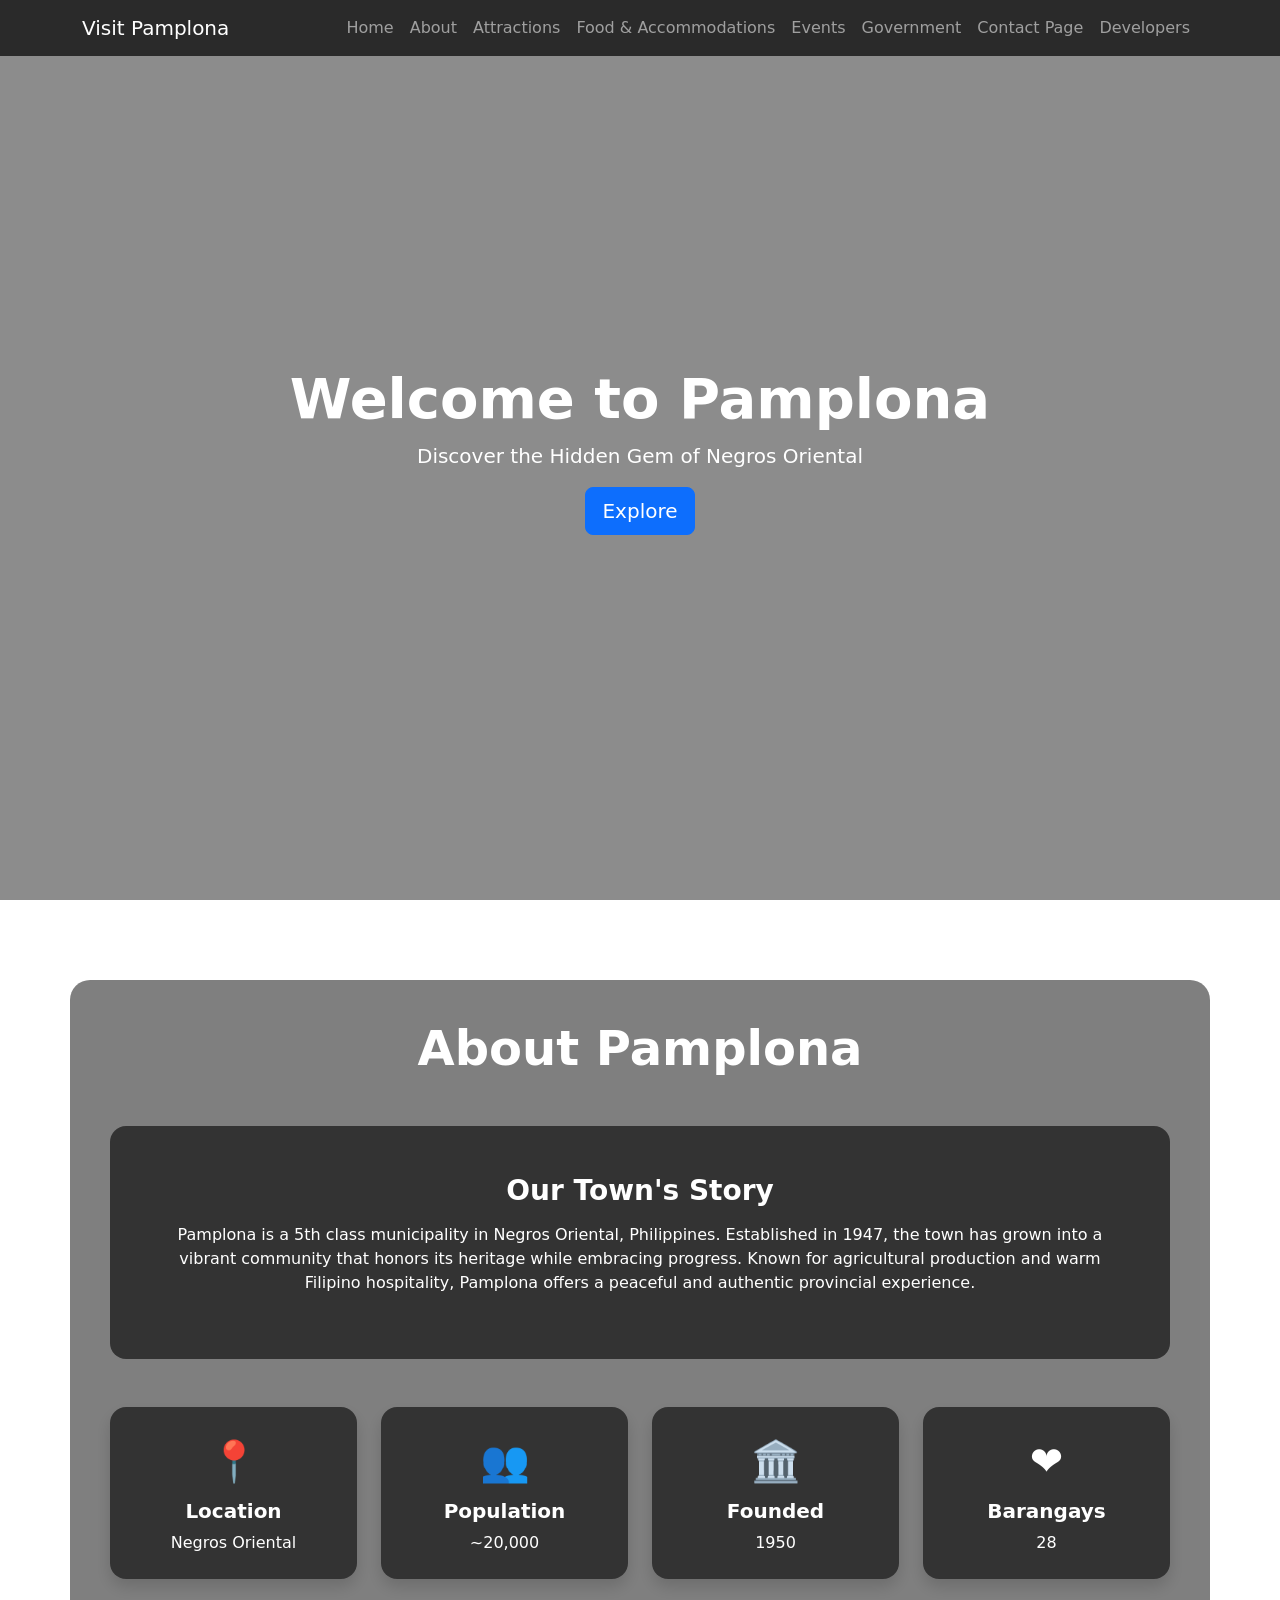
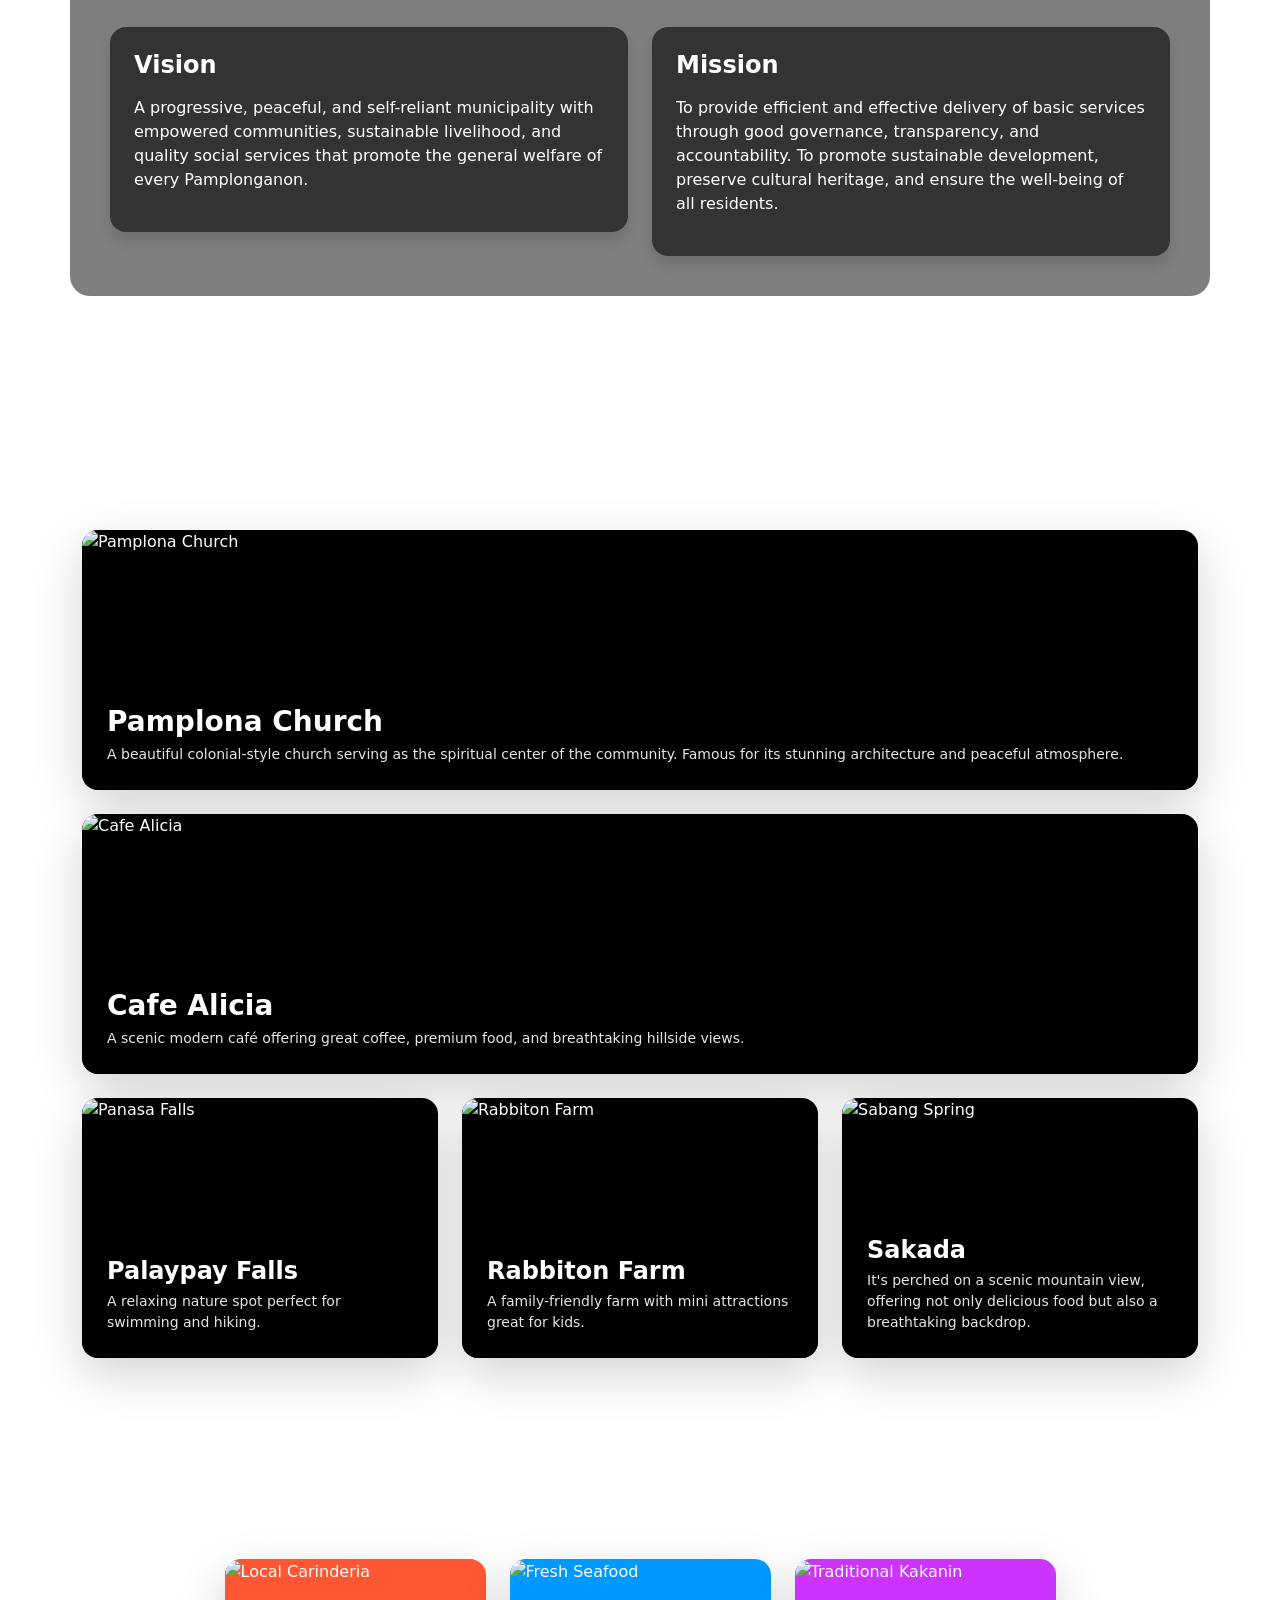
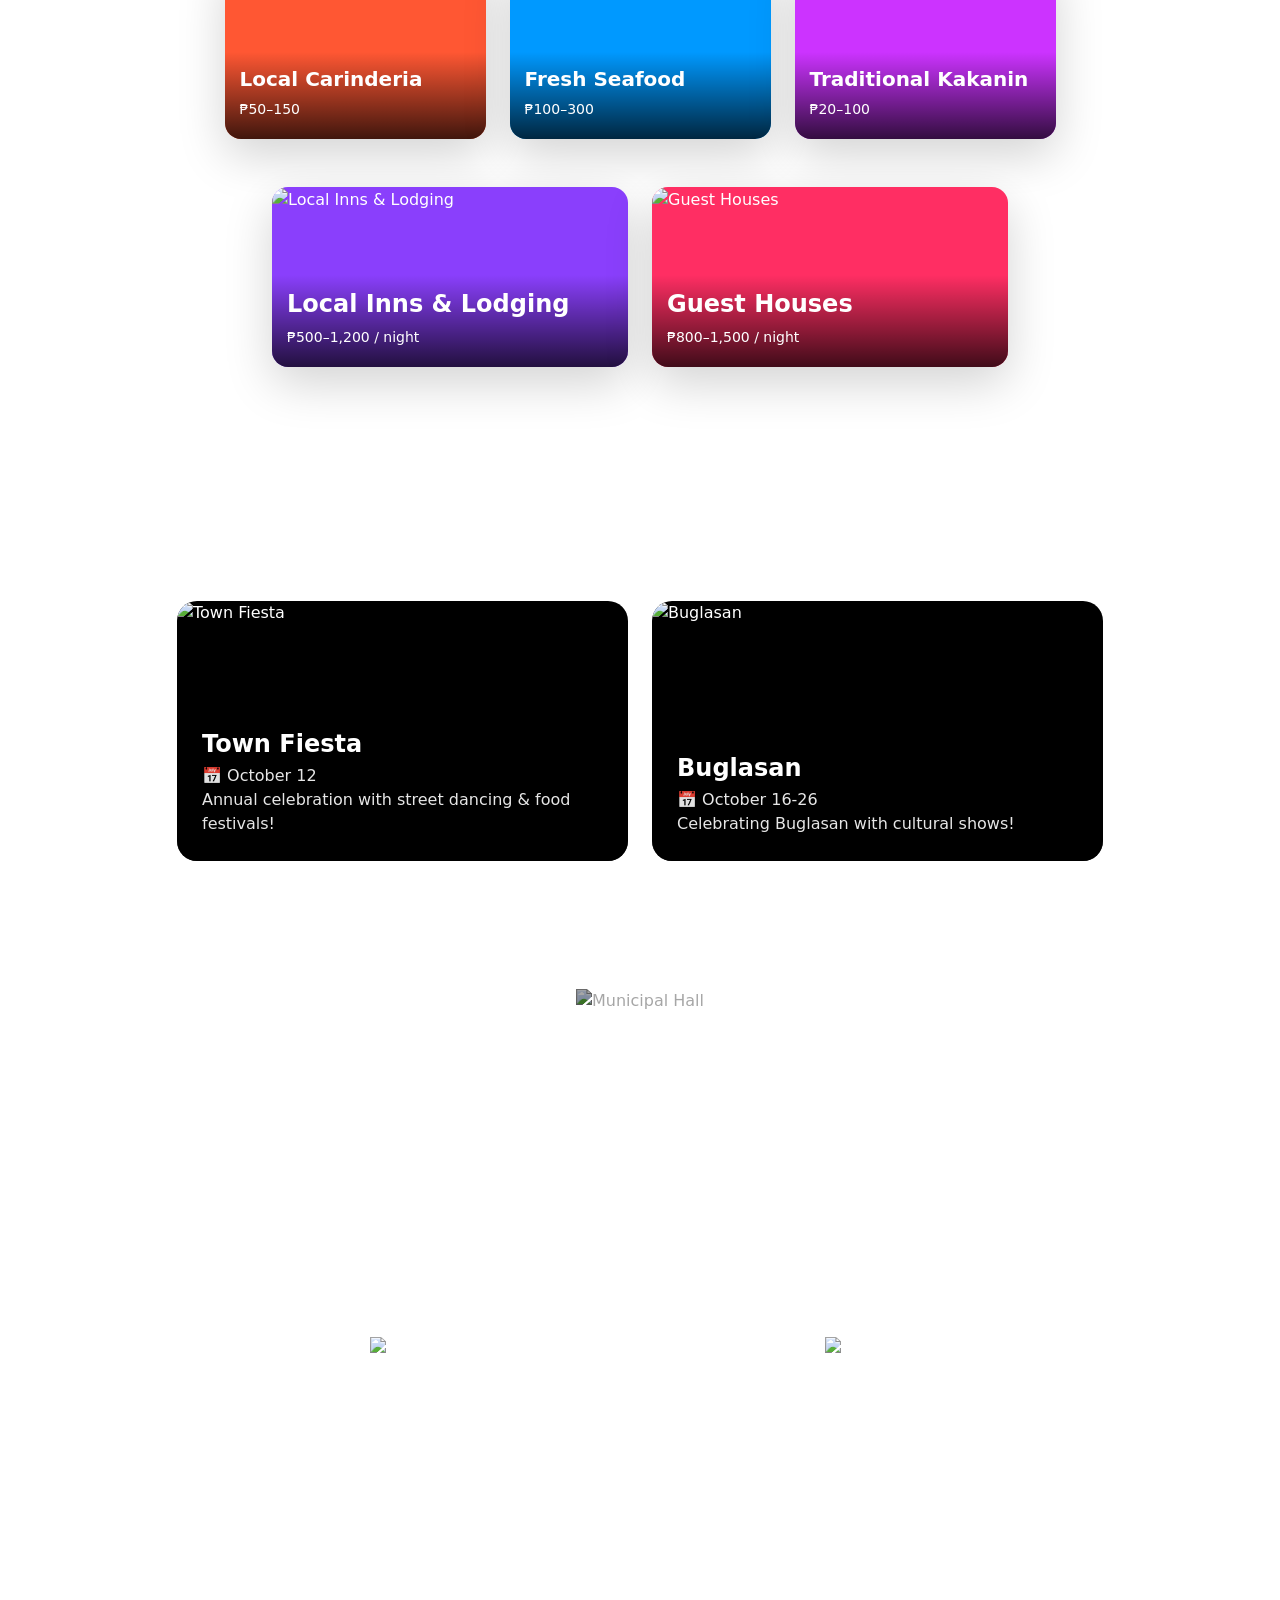
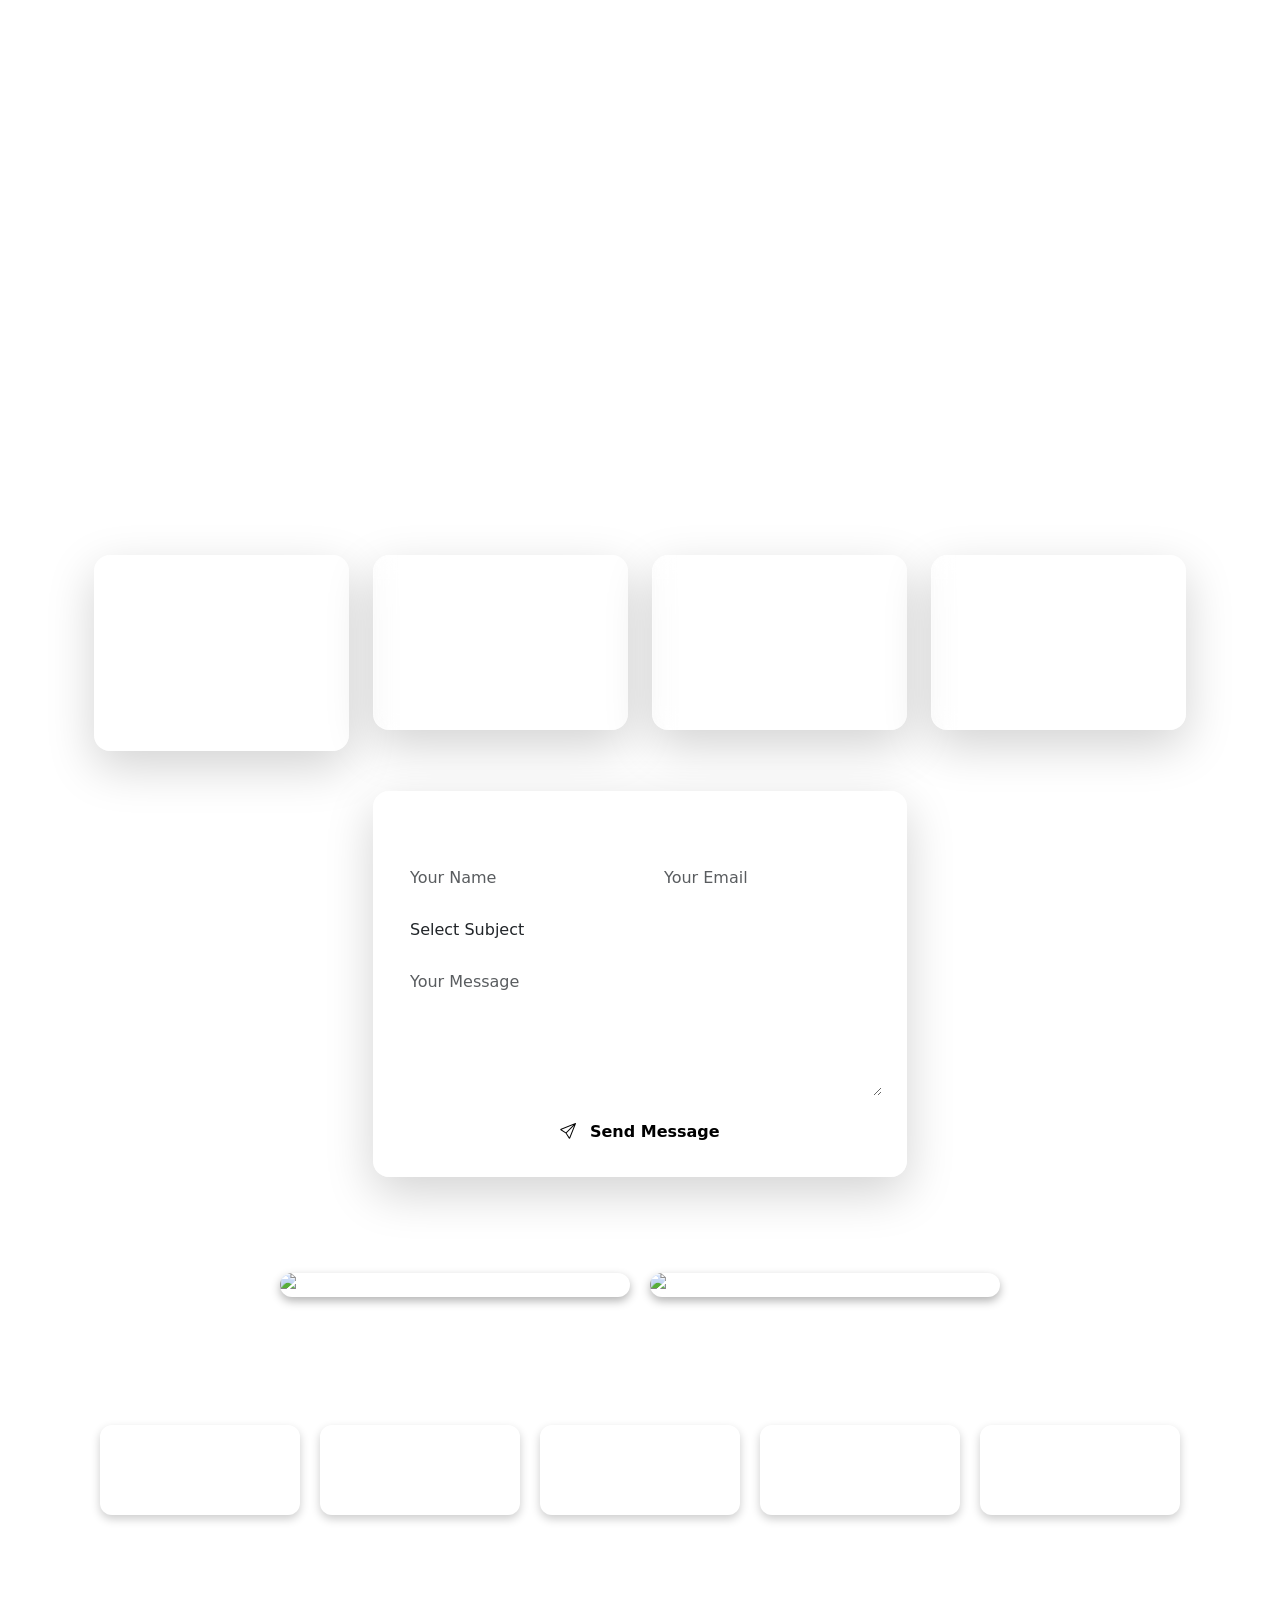
==== tourism-pamplona-g1-2025/index.html @ ce957938 "Add files via upload" ====
<!doctype html>
<html lang="en">
<head>
  <meta charset="utf-8">
  <meta name="viewport" content="width=device-width, initial-scale=1">
  <title>Visit Pamplona</title>
  <link href="https://cdn.jsdelivr.net/npm/bootstrap@5.3.0/dist/css/bootstrap.min.css" rel="stylesheet">
  <link href="https://cdn.jsdelivr.net/npm/bootstrap-icons/font/bootstrap-icons.css" rel="stylesheet">
  <link href="https://cdn.jsdelivr.net/npm/bootstrap@5.3.3/dist/css/bootstrap.min.css" rel="stylesheet">
  <link rel = "stylesheet" href = "style.css"/>
  <style>
    body {
      background: url('/images/pamplona.jpg') center/cover no-repeat fixed;
      color: #fff;
      position: relative;
    }
    body::before {
      content: "";
      position: fixed;
      inset: 0;
      background: rgba(0,0,0,0.45);
      z-index: -1;
    }
    .hero{
      min-height:100vh;
      display:flex;
      justify-content:center;
      align-items:center;
      text-align:center;
    }
    .hero-content{position:relative; z-index:2;}
    section {
      padding: 80px 0;
      position: relative;
    }
    .section-overlay {
      background: rgba(0,0,0,0.5);
      padding: 40px;
      border-radius: 20px;
    }
    .card-overlay {
      background: rgba(0,0,0,0.6);
      padding: 20px;
      border-radius: 20px;
    }
    .navbar {
      background: rgba(0,0,0,0.7) !important;
    }
    .badge {
      opacity: 0.9;
    }
  </style>
</head>
<body>
<nav class="navbar navbar-expand-lg navbar-dark fixed-top">
  <div class="container">
    <a class="navbar-brand" href="#home">Visit Pamplona</a>
    <button class="navbar-toggler" type="button" data-bs-toggle="collapse" data-bs-target="#navMenu">
      <span class="navbar-toggler-icon"></span>
    </button>
    <div class="collapse navbar-collapse" id="navMenu">
      <ul class="navbar-nav ms-auto">
        <li class="nav-item"><a class="nav-link" href="#home">Home</a></li>
        <li class="nav-item"><a class="nav-link" href="#about">About</a></li>
        <li class="nav-item"><a class="nav-link" href="#attractions">Attractions</a></li>
        <li class="nav-item"><a class="nav-link" href="#food&accomodations">Food & Accommodations</a></li>
        <li class="nav-item"><a class="nav-link" href="#events">Events</a></li>
        <li class="nav-item"><a class="nav-link" href="#officials">Government</a></li>
        <li class="nav-item"><a class="nav-link" href="#page">Contact Page</a></li>
        <li class="nav-item"><a class="nav-link" href="#developer">Developers</a></li>
      </ul>
    </div>
  </div>
</nav>
<header id="home" class="hero">
  <div class="hero-content">
    <h1 class="display-4 fw-bold">Welcome to Pamplona</h1>
    <p class="lead">Discover the Hidden Gem of Negros Oriental</p>
    <a href="#about" class="btn btn-primary btn-lg">Explore</a>
  </div>
</header>
<section id="about">
  <div class="container section-overlay">
    <h2 class="text-center mb-5 display-5 fw-bold">About Pamplona</h2>
    <div class="p-5 rounded-4 mb-5 card-overlay text-white">
      <h3 class="fw-bold text-center mb-3">Our Town's Story</h3>
      <p class="text-center px-3">
        Pamplona is a 5th class municipality in Negros Oriental, Philippines. Established in 1947, 
        the town has grown into a vibrant community that honors its heritage while embracing progress.
        Known for agricultural production and warm Filipino hospitality, Pamplona offers a peaceful 
        and authentic provincial experience.
      </p>
    </div>
    <div class="row justify-content-center g-4 mb-5">
      <div class="col-md-3">
        <div class="p-4 text-center rounded-4 shadow card-overlay">
          <div class="fs-1 mb-2">📍</div>
          <h5 class="fw-bold">Location</h5>
          <p class="m-0">Negros Oriental</p>
        </div>
      </div>
      <div class="col-md-3">
        <div class="p-4 text-center rounded-4 shadow card-overlay">
          <div class="fs-1 mb-2">👥</div>
          <h5 class="fw-bold">Population</h5>
          <p class="m-0">~20,000</p>
        </div>
      </div>
      <div class="col-md-3">
        <div class="p-4 text-center rounded-4 shadow card-overlay">
          <div class="fs-1 mb-2">🏛️</div>
          <h5 class="fw-bold">Founded</h5>
          <p class="m-0">1950</p>
        </div>
      </div>
      <div class="col-md-3">
        <div class="p-4 text-center rounded-4 shadow card-overlay">
          <div class="fs-1 mb-2">❤️</div>
          <h5 class="fw-bold">Barangays</h5>
          <p class="m-0">28</p>
        </div>
      </div>
    </div>
    <div class="row g-4">
      <div class="col-md-6">
        <div class="p-4 rounded-4 shadow card-overlay text-white">
          <h4 class="fw-bold mb-3">Vision</h4>
          <p>
            A progressive, peaceful, and self-reliant municipality with empowered communities, sustainable
            livelihood, and quality social services that promote the general welfare of every Pamplonganon.
          </p>
        </div>
      </div>
      <div class="col-md-6">
        <div class="p-4 rounded-4 shadow card-overlay text-white">
          <h4 class="fw-bold mb-3">Mission</h4>
          <p>
            To provide efficient and effective delivery of basic services through good governance, transparency,
            and accountability. To promote sustainable development, preserve cultural heritage, and ensure the
            well-being of all residents.
          </p>
        </div>
      </div>
    </div>
  </div>
</section>

<section id="attractions" class="py-5">
  <div class="container">
    <h2 class="text-center mb-5 display-5 fw-bold text-white">Top Attractions</h2>
    <div class="row g-4 mb-4">
      <div class="col-12">
        <div class="attraction-card rounded-4 shadow-lg overflow-hidden">
          <div class="image-wrapper">
            <img src="/images/church.jpg" alt="Pamplona Church">
          </div>
          <div class="card-content">
            <h3 class="fw-bold">Pamplona Church</h3>
            <p class="small">
              A beautiful colonial-style church serving as the spiritual center of the community.
              Famous for its stunning architecture and peaceful atmosphere.
            </p>
          </div>
        </div>
      </div>
      <div class="col-12">
        <div class="attraction-card rounded-4 shadow-lg overflow-hidden">
          <div class="image-wrapper">
            <img src="/images/alicia.jpg" alt="Cafe Alicia">
          </div>
          <div class="card-content">
            <h3 class="fw-bold">Cafe Alicia</h3>
            <p class="small">
              A scenic modern café offering great coffee, premium food, and breathtaking hillside views.
            </p>
          </div>
        </div>
      </div>
    </div>
    <div class="row g-4">
      <div class="col-md-4">
        <div class="attraction-card rounded-4 shadow-lg overflow-hidden">
          <div class="image-wrapper">
            <img src="/images/palaypay.jpg" alt="Panasa Falls">
          </div>
          <div class="card-content">
            <h4 class="fw-bold">Palaypay Falls</h4>
            <p class="small">A relaxing nature spot perfect for swimming and hiking.</p>
          </div>
        </div>
      </div>
      <div class="col-md-4">
        <div class="attraction-card rounded-4 shadow-lg overflow-hidden">
          <div class="image-wrapper">
            <img src="/images/rabbiton.jpg" alt="Rabbiton Farm">
          </div>
          <div class="card-content">
            <h4 class="fw-bold">Rabbiton Farm</h4>
            <p class="small">A family-friendly farm with mini attractions great for kids.</p>
          </div>
        </div>
      </div>
      <div class="col-md-4">
        <div class="attraction-card rounded-4 shadow-lg overflow-hidden">
          <div class="image-wrapper">
            <img src="/images/sakada.jpg" alt="Sabang Spring">
          </div>
          <div class="card-content">
            <h4 class="fw-bold">Sakada</h4>
            <p class="small">It's perched on a scenic mountain view, offering not only delicious food but also a breathtaking backdrop.</p>
          </div>
        </div>
      </div>
    </div>
  </div>
</section>
<section id="food&accomodations" class="py-5">
  <div class="container">
    <h2 class="text-center mb-5 display-5 fw-bold text-white">Food & Accommodations</h2>
    <div class="row justify-content-center g-4">
      <div class="col-md-3">
        <div class="food-card rounded-4 shadow-lg overflow-hidden" style="background:#ff5733;">
          <div class="food-img-wrapper">
            <img src="/images/carinderia.jpg" alt="Local Carinderia">
          </div>
          <div class="food-content text-white">
            <h5 class="fw-bold">Local Carinderia</h5>
            <p class="small mb-1">₱50–150</p>
          </div>
        </div>
      </div>
      <div class="col-md-3">
        <div class="food-card rounded-4 shadow-lg overflow-hidden" style="background:#0099ff;">
          <div class="food-img-wrapper">
            <img src="/images/seafoods.jpg" alt="Fresh Seafood">
          </div>
          <div class="food-content text-white">
            <h5 class="fw-bold">Fresh Seafood</h5>
            <p class="small mb-1">₱100–300</p>
          </div>
        </div>
      </div>
      <div class="col-md-3">
        <div class="food-card rounded-4 shadow-lg overflow-hidden" style="background:#cc33ff;">
          <div class="food-img-wrapper">
            <img src="/images/kakanin.jpg" alt="Traditional Kakanin">
          </div>
          <div class="food-content text-white">
            <h5 class="fw-bold">Traditional Kakanin</h5>
            <p class="small mb-1">₱20–100</p>
          </div>
        </div>
      </div>
    </div>
    <div class="row justify-content-center g-4 mt-4">
      <div class="col-md-4">
        <div class="food-card rounded-4 shadow-lg overflow-hidden" style="background:#8a3ffc;">
          <div class="food-img-wrapper">
            <img src="/images/suites.jpg" alt="Local Inns & Lodging">
          </div>
          <div class="food-content text-white">
            <h4 class="fw-bold">Local Inns & Lodging</h4>
            <p class="small mb-1">₱500–1,200 / night</p>
          </div>
        </div>
      </div>
      <div class="col-md-4">
        <div class="food-card rounded-4 shadow-lg overflow-hidden" style="background:#ff2e63;">
          <div class="food-img-wrapper">
            <img src="/images/cabin.jpg" alt="Guest Houses">
          </div>
          <div class="food-content text-white">
            <h4 class="fw-bold">Guest Houses</h4>
            <p class="small mb-1">₱800–1,500 / night</p>
          </div>
        </div>
      </div>
    </div>
  </div>
</section>
<section id="events" style="background: url('/mnt/data/image (3).png') center/cover no-repeat fixed; padding: 80px 0;">
  <div class="container text-white">
    <h2 class="text-center mb-5 display-5 fw-bold">Festivals & Events</h2>
    <div class="row justify-content-center g-4">
      <div class="col-md-5">
        <div class="event-card">
          <div class="image-wrapper">
            <img src="/images/fiesta.jpg" alt="Town Fiesta">
          </div>
          <div class="event-overlay">
            <h4 class="fw-bold">Town Fiesta</h4>
            <p>📅 October 12</p>
            <p>Annual celebration with street dancing & food festivals!</p>
          </div>
        </div>
      </div>
      <div class="col-md-5">
        <div class="event-card">
          <div class="image-wrapper">
            <img src="/images/buglasan.jpg" alt="Buglasan">
          </div>
          <div class="event-overlay">
            <h4 class="fw-bold">Buglasan</h4>
            <p>📅 October 16-26</p>
            <p>Celebrating Buglasan with cultural shows!</p>
          </div>
        </div>
      </div>
    </div>
  </div>
</section>


<section id="officials" class="py-5">
  <div class="container text-center">

    <!-- Municipal Hall Banner -->
    <div class="official-banner mb-5">
      <div class="official-banner-img-wrapper">
        <img src="/images/pamplona.jpg" alt="Municipal Hall">
      </div>
      <div class="official-banner-content">
        <i class="bi bi-building fs-1 mb-2"></i>
        <h2 class="fw-bold mb-1">Municipal Hall</h2>
        <p>Serving the Community Since 1982</p>
      </div>
    </div>

    <!-- Mayor and Vice Mayor Section -->
    <div class="row justify-content-center g-4 mb-5">
      <div class="col-md-5">
        <div class="official-card text-white">
          <div class="official-img-wrapper">
            <img src="/images/mayor.jpg" alt="Mayor">
          </div>
          <div class="official-card-content">
            <h4 class="fw-bold mb-2">Hon. Nikko Niño A. Ramirez</h4>
            <p class="small">Municipal Mayor</p>
          </div>
        </div>
      </div>

      <div class="col-md-5">
        <div class="official-card text-white">
          <div class="official-img-wrapper">
            <img src="/images/vicemayor.png" alt="Vice Mayor">
          </div>
          <div class="official-card-content">
            <h4 class="fw-bold mb-2">Hon. Joel G. Remolano</h4>
            <p class="small">Vice Mayor</p>
          </div>
        </div>
      </div>
    </div>

<div class="row justify-content-center g-4">
    <h2 class="text-center mb-5 display-5 fw-bold text-white">Councilor's</h2>
  <div class="col-md-3 col-sm-6">
    <div class="council-card council-transparent">
      <p class="fw-bold mt-2">Arnold A. Labe</p>
    </div>
  </div>

  <div class="col-md-3 col-sm-6">
    <div class="council-card council-transparent">
      <p class="fw-bold mt-2">Lloyd Ian F. Aniñon</p>
    </div>
  </div>

  <div class="col-md-3 col-sm-6">
    <div class="council-card council-transparent">
      <p class="fw-bold mt-2">Shari T. Vallega</p>
    </div>
  </div>

  <div class="col-md-3 col-sm-6">
    <div class="council-card council-transparent">
      <p class="fw-bold mt-2">Renante L. Baldado</p>
    </div>
  </div>

  <div class="col-md-3 col-sm-6">
    <div class="council-card council-transparent">
      <p class="fw-bold mt-2">Edgar Q. Eba</p>
    </div>
  </div>

  <div class="col-md-3 col-sm-6">
    <div class="council-card council-transparent">
      <p class="fw-bold mt-2">Edgardo R. Retes</p>
    </div>
  </div>

  <div class="col-md-3 col-sm-6">
    <div class="council-card council-transparent">
      <p class="fw-bold mt-2">Reynaldo D. Tolomia</p>
    </div>
  </div>

  <div class="col-md-3 col-sm-6">
    <div class="council-card council-transparent">
      <p class="fw-bold mt-2">Ruben A. Labe</p>
    </div>
  </div>

</div>

<section id="page" class="py-5 contact-bg">
  <div class="container text-center text-white">

    <h2 class="fw-bold mb-5">Contact Us</h2>

    <!-- Contact Info Cards -->
    <div class="row justify-content-center mb-4">

      <div class="col-md-3 col-sm-6 mb-3">
        <div class="contact-card shadow-lg p-4 rounded-4">
          <i class="bi bi-geo-alt fs-2 mb-2"></i>
          <h5>Address</h5>
          <p class="small">Municipal Hall, Negros Oriental</p>
        </div>
      </div>

      <div class="col-md-3 col-sm-6 mb-3">
        <div class="contact-card shadow-lg p-4 rounded-4">
          <i class="bi bi-telephone fs-2 mb-2"></i>
          <h5>Phone</h5>
          <p class="small">(035) XXX-XXXX</p>
        </div>
      </div>

      <div class="col-md-3 col-sm-6 mb-3">
        <div class="contact-card shadow-lg p-4 rounded-4">
          <i class="bi bi-envelope fs-2 mb-2"></i>
          <h5>Email</h5>
          <p class="small">tourism@pamplona.gov.ph</p>
        </div>
      </div>

      <div class="col-md-3 col-sm-6 mb-3">
        <div class="contact-card shadow-lg p-4 rounded-4">
          <i class="bi bi-clock fs-2 mb-2"></i>
          <h5>Hours</h5>
          <p class="small">Mon-Fri: 8AM–5PM</p>
        </div>
      </div>
    </div>

    <!-- Message Form -->
    <div class="row justify-content-center">
      <div class="col-lg-6 col-md-8">
        <div class="form-container p-4 rounded-4 shadow-lg">

          <h4 class="mb-3">Send a Message</h4>

          <form>
            <div class="row mb-3">
              <div class="col-md-6">
                <input type="text" class="form-control" placeholder="Your Name">
              </div>
              <div class="col-md-6">
                <input type="email" class="form-control" placeholder="Your Email">
              </div>
            </div>

            <div class="mb-3">
              <select class="form-select">
                <option selected>Select Subject</option>
                <option>Inquiry</option>
                <option>Feedback</option>
                <option>Support</option>
              </select>
            </div>

            <div class="mb-3">
              <textarea class="form-control" rows="5" placeholder="Your Message"></textarea>
            </div>

            <button type="submit" class="btn btn-send w-100 py-2">
              <i class="bi bi-send me-2"></i> Send Message
            </button>
          </form>
        </div>
      </div>
    </div>

  </div>
</section>

<section id="developer" class="py-5">
  <div class="group-photo-wrapper">
    <img src="/images/ma.jpg" alt="Group Photo 1" class="group-photo">
    <img src="/images/group1.jpg" alt="Group Photo 2" class="group-photo">
  </div>

  <h2 class="dev-title">The Developers</h2>

  <div class="dev-container">
    <div class="dev-card"> <h3>Developer 1</h3><p>Lead Developer</p></div>
    <div class="dev-card"> <h3>Developer 2</h3><p>Frontend Dev</p></div>
    <div class="dev-card"> <h3>Developer 3</h3><p>UI/UX Designer</p></div>
    <div class="dev-card"> <h3>Developer 4</h3><p>Backend Dev</p></div>
    <div class="dev-card"> <h3>Developer 5</h3><p>Project Manager</p></div>
  </div>

  <div class="thankyou-box">
    <h3>Thank You for Visiting!</h3>
    <p>We hope this website inspires you to visit beautiful Pamplona, Negros Oriental!</p>
  </div>
</section>

<script src="https://cdn.jsdelivr.net/npm/bootstrap@5.3.3/dist/js/bootstrap.bundle.min.js"></script>
</body>
</html>
---- tourism-pamplona-g1-2025/style.css ----
.attraction-card {
  position: relative;
  background: #000;
  border-radius: 20px;
  overflow: hidden;
}

/* Image wrapper (prevents stretching) */
.image-wrapper {
  position: relative;
  width: 100%;
  height: 350px;
  overflow: hidden;
}

.image-wrapper img {
  width: 100%;
  height: 100%;
  object-fit: cover;
  transition: transform .6s ease;
}

/* Hover Zoom Effect */
.attraction-card:hover img {
  transform: scale(1.08);
}

/* Text area overlay */
.card-content {
  position: absolute;
  bottom: 0;
  width: 100%;
  padding: 25px;
  background: linear-gradient(to top, rgba(0,0,0,0.75), rgba(0,0,0,0));
  color: white;
}

/* Improve readability */
.card-content h3,
.card-content h4 {
  margin: 0 0 5px 0;
  text-shadow: 0 2px 4px rgba(0,0,0,0.7);
}

.card-content p {
  margin: 0;
  opacity: 0.9;
}
.food-card {
  position: relative;
  border-radius: 20px;
  padding: 0;
  height: 180px;
  overflow: hidden;
}

/* Image inside cards */
.food-img-wrapper {
  width: 100%;
  height: 100%;
  overflow: hidden;
}

.food-img-wrapper img {
  width: 100%;
  height: 100%;
  object-fit: cover;
  transition: transform .6s ease;
}

/* Zoom effect */
.food-card:hover img {
  transform: scale(1.1);
}

/* Text overlay */
.food-content {
  position: absolute;
  bottom: 0;
  width: 100%;
  padding: 15px;
  background: linear-gradient(to top, rgba(0,0,0,0.75), rgba(0,0,0,0));
}

.event-card {
  position: relative;
  border-radius: 20px;
  overflow: hidden;
  background: #000;
  transition: transform .4s ease, box-shadow .4s ease;
}

.event-card:hover {
  transform: translateY(-8px) scale(1.02);
  box-shadow: 0 10px 25px rgba(0,0,0,0.35);
}

/* Image Wrapper */
.image-wrapper {
  width: 100%;
  height: 260px;
  overflow: hidden;
}

.image-wrapper img {
  width: 100%;
  height: 100%;
  object-fit: cover;
  transition: transform .6s ease;
}

.event-card:hover img {
  transform: scale(1.05);
}

/* Text Overlay (Beneath Image) */
.event-overlay {
  position: absolute;
  bottom: 0;
  width: 100%;
  padding: 25px;
  background: linear-gradient(to top, rgba(0,0,0,0.75), rgba(0,0,0,0));
  color: white;
  text-align: left;
}

.event-overlay h4 {
  margin: 0 0 5px 0;
  text-shadow: 0 2px 4px rgba(0,0,0,0.7);
}

.event-overlay p {
  margin: 0;
  opacity: 0.9;
}

/* Municipal Hall Banner */
.official-banner {
  position: relative;
  border-radius: 20px;
  overflow: hidden;
  height: 300px;
}

.official-banner-img-wrapper {
  height: 100%;
}

.official-banner-img-wrapper img {
  width: 100%;
  height: 100%;
  object-fit: cover;
  filter: brightness(65%);
}

.official-banner-content {
  position: absolute;
  top: 50%;
  left: 50%;
  transform: translate(-50%, -50%);
  color: #fff;
  text-align: center;
}

/* Mayor and Vice Mayor Cards */
.official-card {
  position: relative;
  border-radius: 20px;
  overflow: hidden;
  background: rgba(255, 255, 255, 0.08);
  backdrop-filter: blur(12px);
  transition: transform .3s ease, box-shadow .3s ease;
}

.official-card:hover {
  transform: translateY(-8px);
  box-shadow: 0 15px 30px rgba(0,0,0,0.4);
}

.official-img-wrapper {
  height: 220px;
}

.official-img-wrapper img {
  width: 100%;
  height: 100%;
  object-fit: cover;
}

.official-card-content {
  padding: 20px;
}

.council-card.council-transparent {
  border-radius: 15px;
  padding: 20px;
  text-align: center;
  color: white; 
  background: rgba(255, 255, 255, 0.2); /* Light transparent glass look */
  backdrop-filter: blur(6px);
  transition: transform .3s ease, box-shadow .3s ease;
  border: 1px solid rgba(255, 255, 255, 0.3);
}

.council-card.council-transparent:hover {
  transform: translateY(-5px);
  box-shadow: 0 10px 20px rgba(0,0,0,0.2);
}

.council-card.council-transparent p {
  margin: 0;
  font-size: 1rem;
  font-weight: 600;
}
.contact-bg {
  background: url('/mnt/data/image (5).png') center/cover no-repeat fixed;
  padding: 80px 0;
}

/* Transparent Glass Contact Cards */
.contact-card {
  background: rgba(255, 255, 255, 0.15);
  backdrop-filter: blur(10px);
  color: white;
  transition: transform .3s ease, box-shadow .3s ease;
  border: 1px solid rgba(255,255,255,0.25);
}

.contact-card:hover {
  transform: translateY(-7px);
  box-shadow: 0 10px 25px rgba(0,0,0,0.3);
}

/* Form Container with Glass Effect */
.form-container {
  background: rgba(255, 255, 255, 0.2);
  backdrop-filter: blur(12px);
  color: white;
  border: 1px solid rgba(255,255,255,0.4);
}

/* Inputs & Select Transparent */
.form-control,
.form-select,
textarea {
  background: rgba(255,255,255,0.7) !important;
  border-radius: 10px;
  border: none;
}

/* White Transparent Send Button */
.btn-send {
  background: rgba(255,255,255,0.85);
  border: none;
  color: #000;
  font-weight: 600;
  transition: transform .3s ease, box-shadow .3s ease;
}

.btn-send:hover {
  transform: translateY(-3px);
  box-shadow: 0 5px 15px rgba(0,0,0,0.3);
}

/* Icon Styling */
.contact-card i {
  display: block;
}

.developers-section {
  text-align: center;
  color: white;
  padding: 30px 0;
  background-size: cover;
  background-repeat: no-repeat;
}

.group-photo-wrapper {
  display: flex;
  justify-content: center;
  gap: 20px;
  margin-bottom: 30px;
}

.group-photo {
  width: 350px;
  height: auto;
  border-radius: 12px;
  box-shadow: 0 4px 10px rgba(0,0,0,0.3);
}

.dev-title {
  font-size: 2.5rem;
  font-weight: bold;
  margin-bottom: 30px;
  backdrop-filter: blur(5px);
  display: inline-block;
  padding: 10px 20px;
  border-radius: 8px;
}

.dev-container {
  display: flex;
  justify-content: center;
  gap: 20px;
  flex-wrap: wrap;
}

.dev-card {
  width: 200px;
  padding: 20px;
  border-radius: 12px;
  backdrop-filter: blur(8px);
  background: rgba(255, 255, 255, 0.15);
  box-shadow: 0 4px 10px rgba(0,0,0,0.2);
}

.dev-card h3 {
  margin: 0;
  font-size: 1.2rem;
  font-weight: bold;
}

.dev-card p {
  margin: 5px 0 0;
  font-size: 0.9rem;
}

.thankyou-box {
  margin-top: 40px;
  padding: 20px 30px;
  border-radius: 12px;
  backdrop-filter: blur(6px);
  display: inline-block;
  background: rgba(255,255,255,0.2);
}
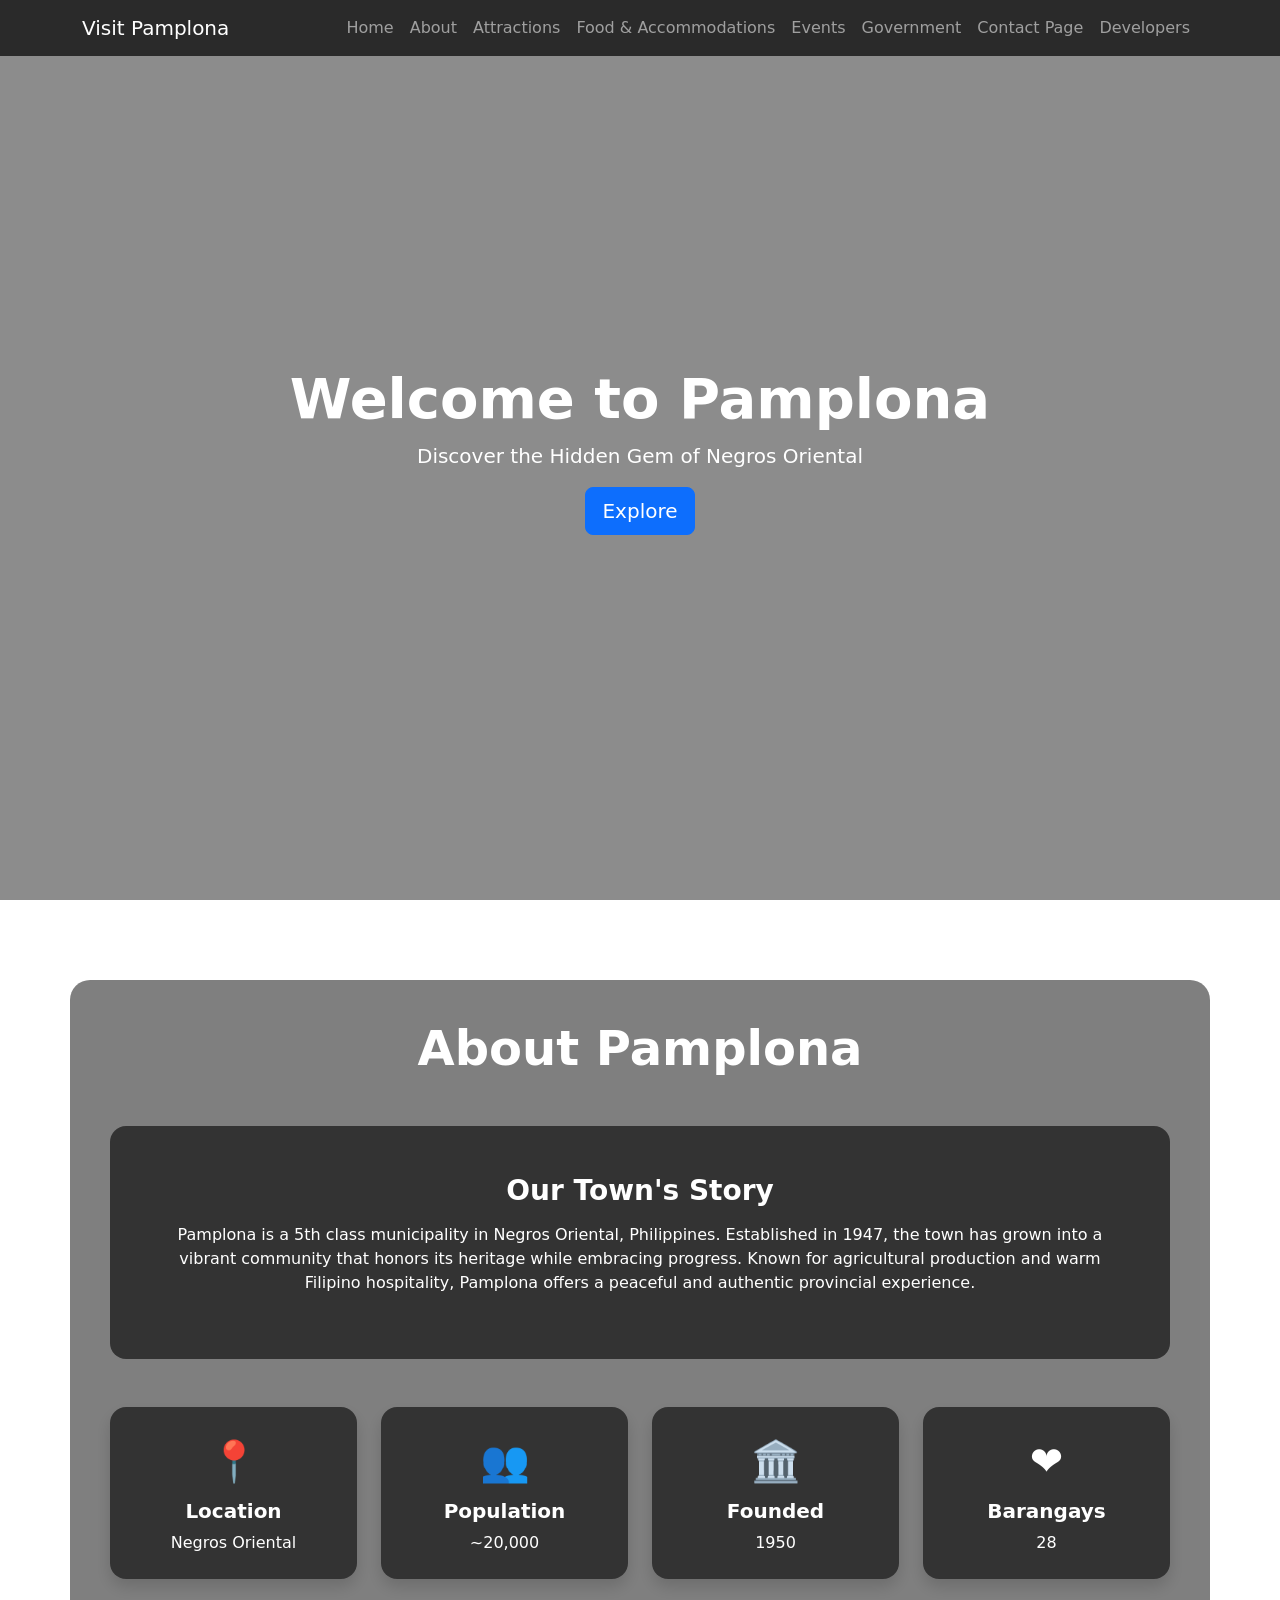
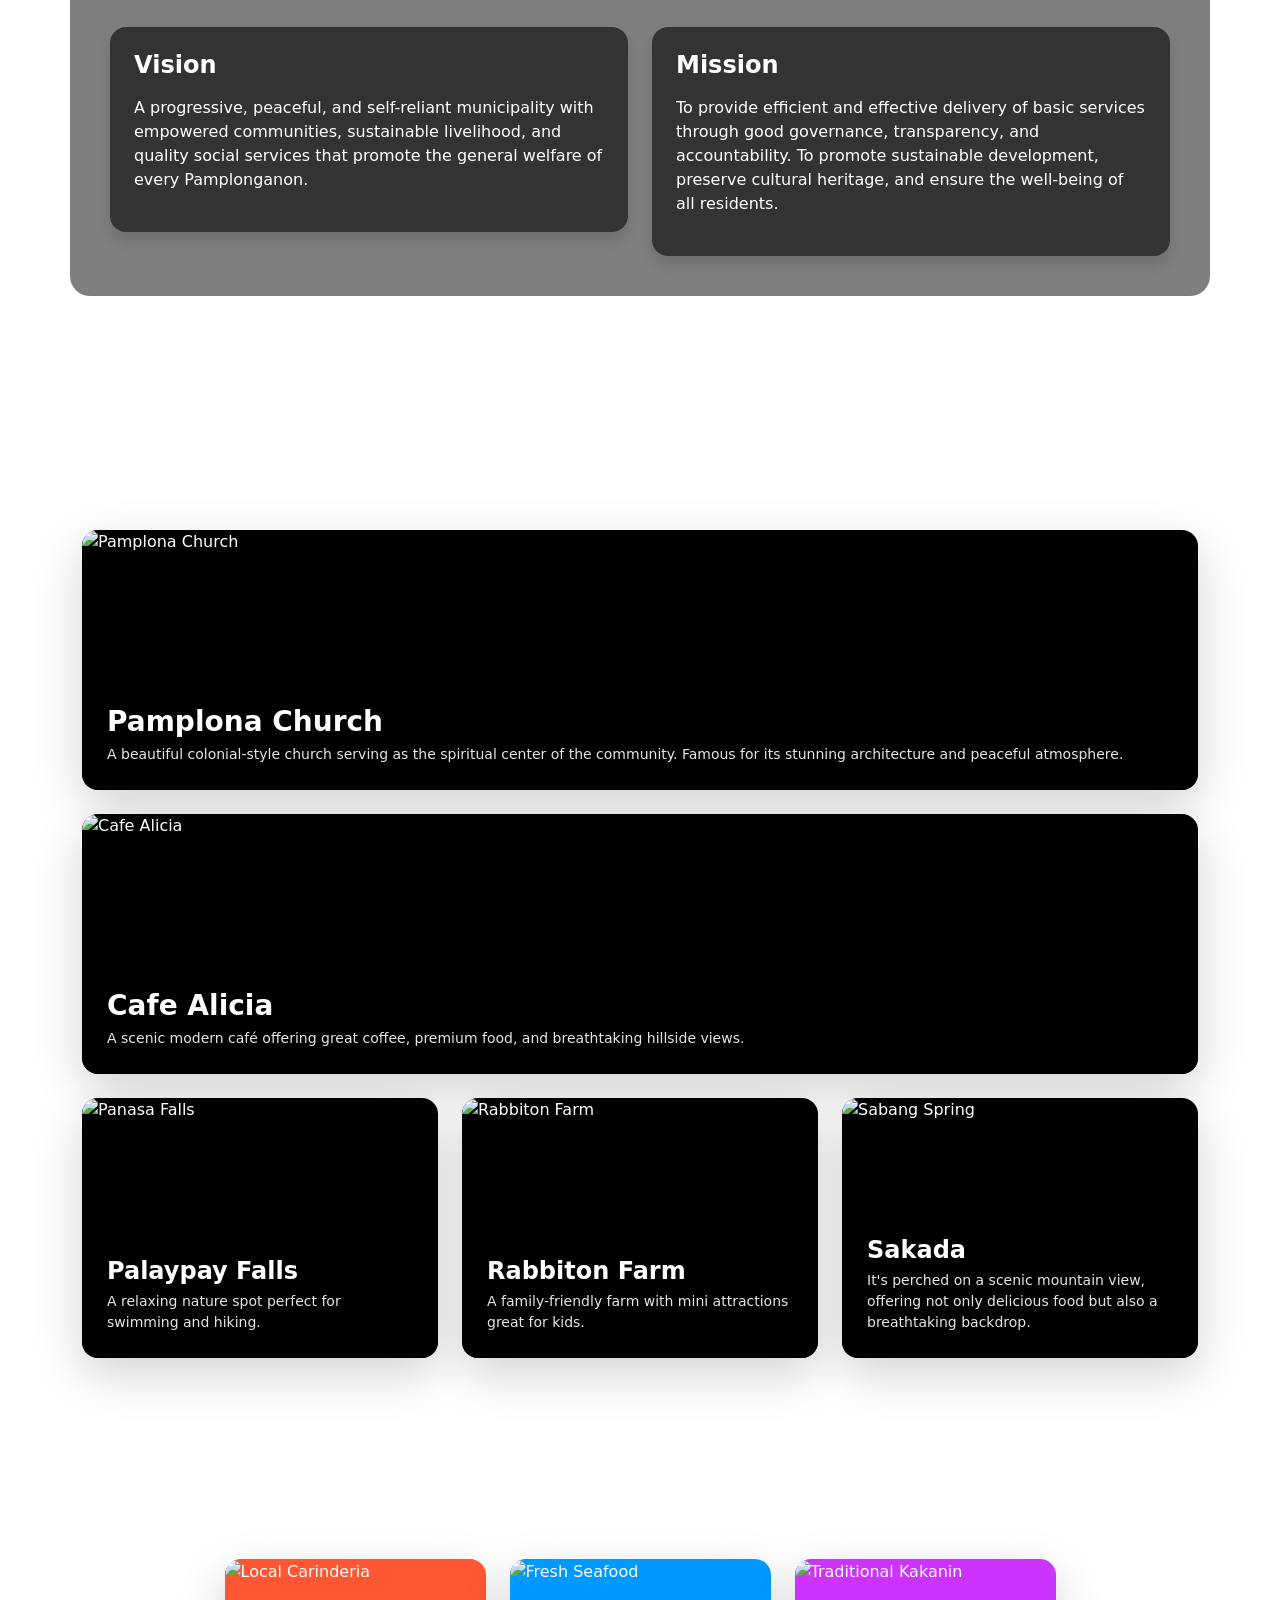
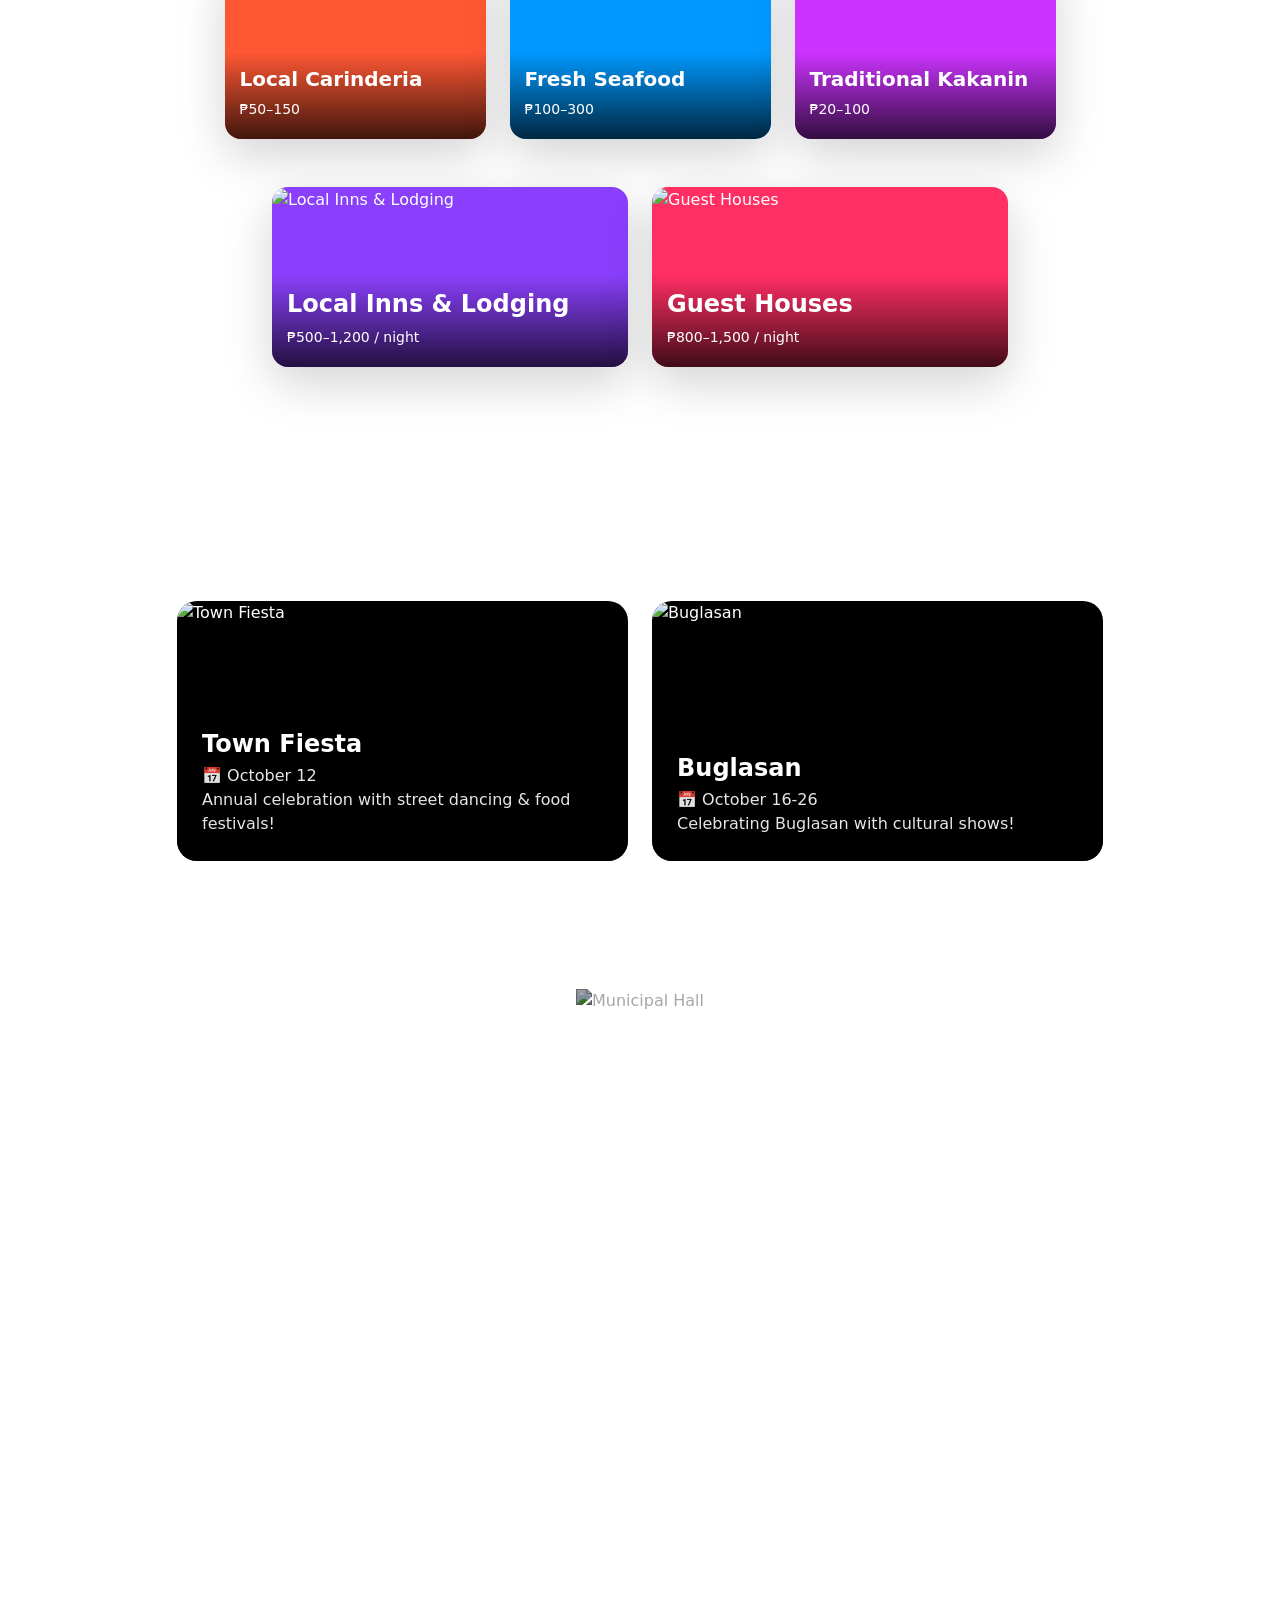
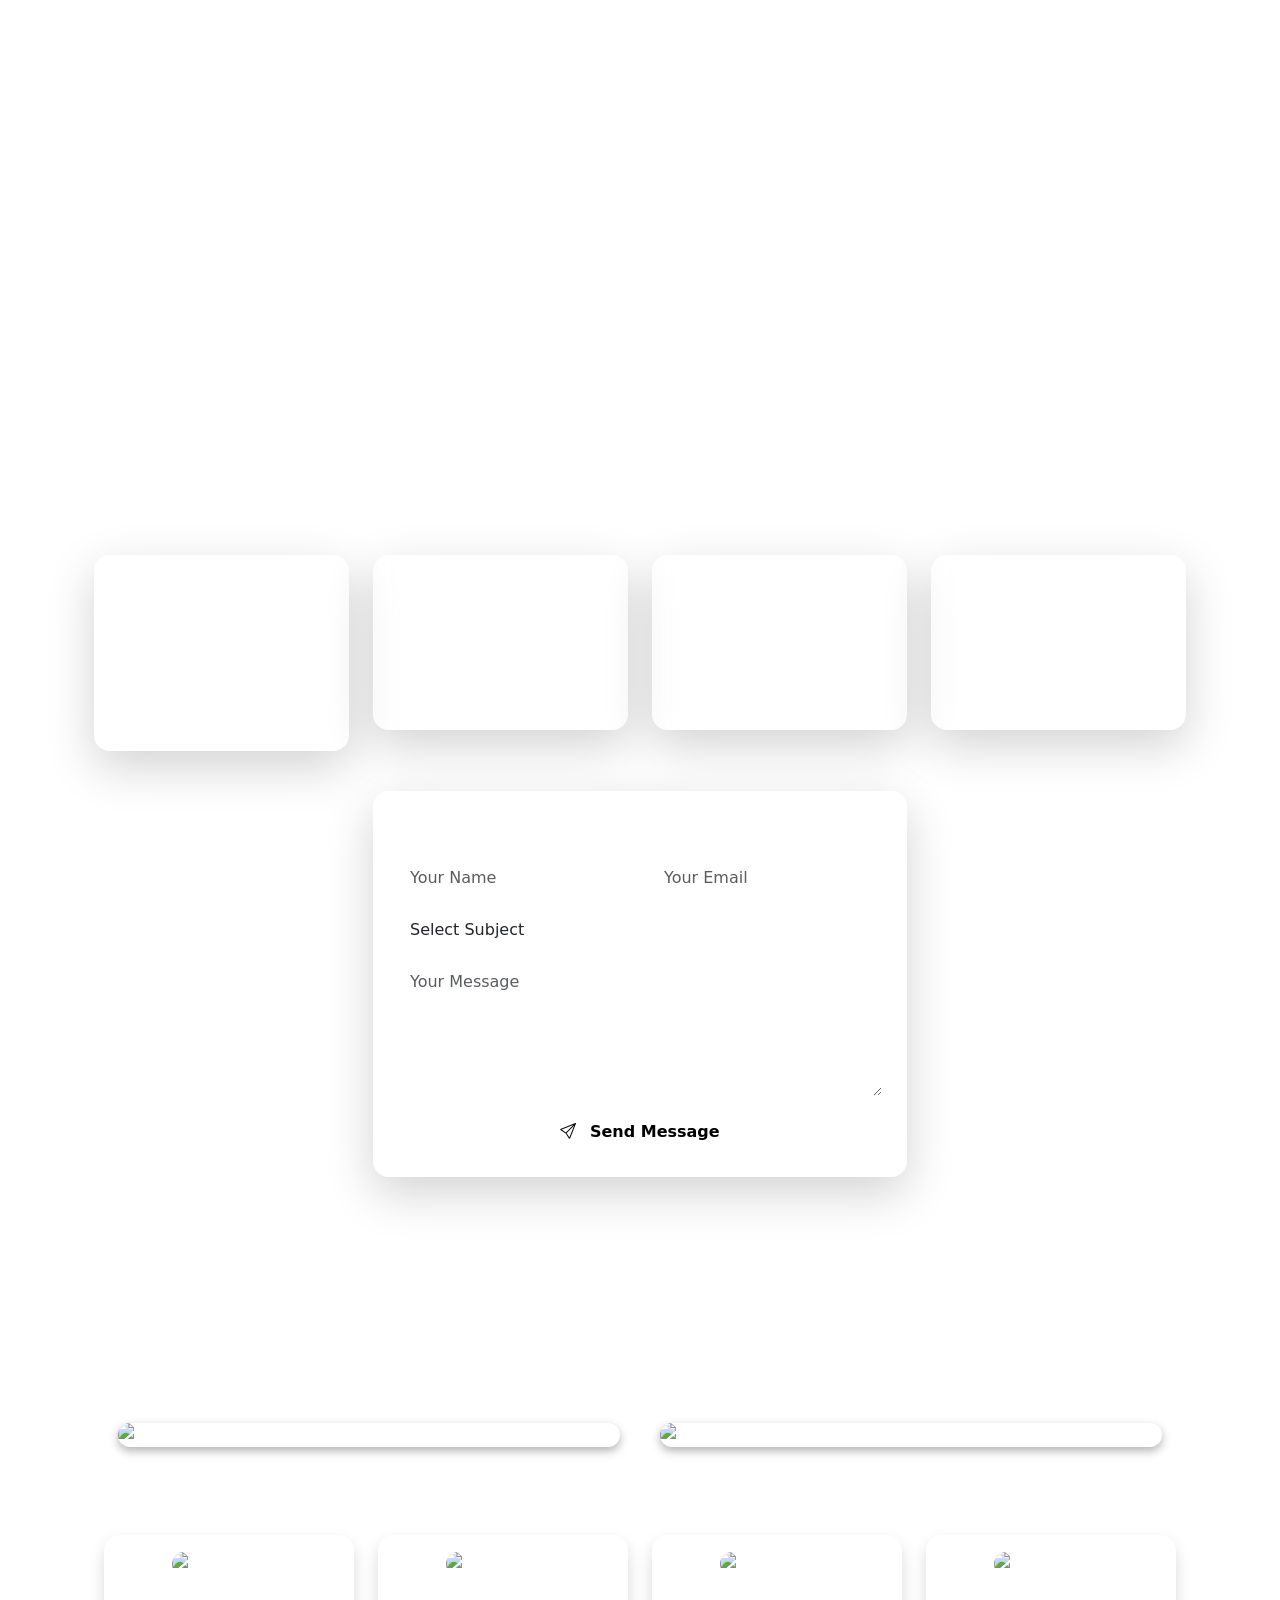
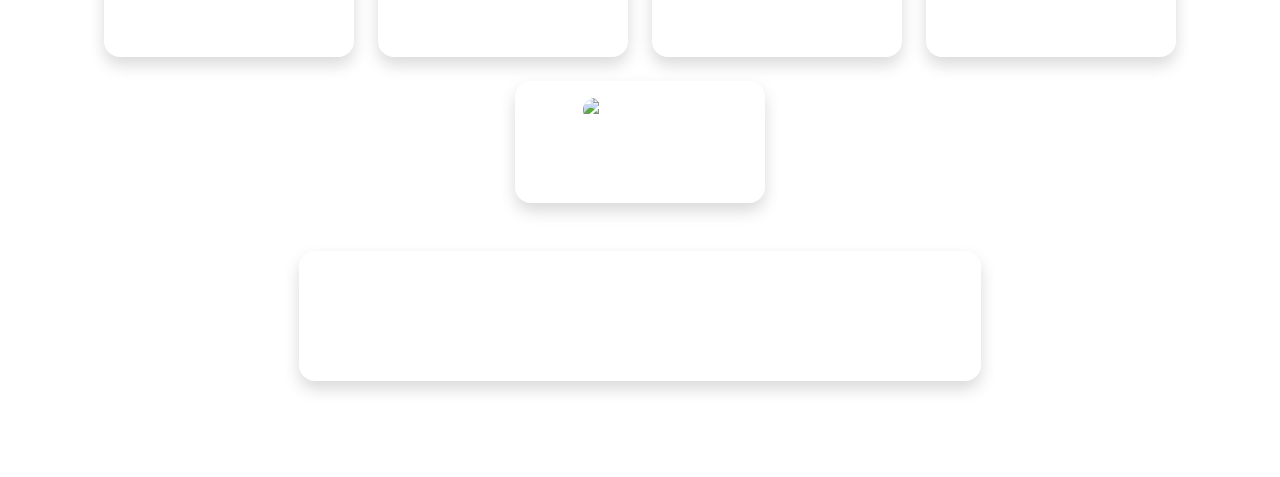
==== commit f35b787e: "Add files via upload" ====
--- a/tourism-pamplona-g1-2025/index.html
+++ b/tourism-pamplona-g1-2025/index.html
@@ -313,8 +313,6 @@
 
 <section id="officials" class="py-5">
   <div class="container text-center">
-
-    <!-- Municipal Hall Banner -->
     <div class="official-banner mb-5">
       <div class="official-banner-img-wrapper">
         <img src="/images/pamplona.jpg" alt="Municipal Hall">
@@ -325,8 +323,6 @@
         <p>Serving the Community Since 1982</p>
       </div>
     </div>
-
-    <!-- Mayor and Vice Mayor Section -->
     <div class="row justify-content-center g-4 mb-5">
       <div class="col-md-5">
         <div class="official-card text-white">
@@ -410,7 +406,6 @@
 
     <h2 class="fw-bold mb-5">Contact Us</h2>
 
-    <!-- Contact Info Cards -->
     <div class="row justify-content-center mb-4">
 
       <div class="col-md-3 col-sm-6 mb-3">
@@ -446,7 +441,6 @@
       </div>
     </div>
 
-    <!-- Message Form -->
     <div class="row justify-content-center">
       <div class="col-lg-6 col-md-8">
         <div class="form-container p-4 rounded-4 shadow-lg">
@@ -486,29 +480,47 @@
 
   </div>
 </section>
-
+<section id="developer" class="py-5 text-center text-white">
+  <h2 class="dev-title fw-bold mb-4">The Developers</h2>
 <section id="developer" class="py-5">
   <div class="group-photo-wrapper">
     <img src="/images/ma.jpg" alt="Group Photo 1" class="group-photo">
     <img src="/images/group1.jpg" alt="Group Photo 2" class="group-photo">
   </div>
-
-  <h2 class="dev-title">The Developers</h2>
-
-  <div class="dev-container">
-    <div class="dev-card"> <h3>Developer 1</h3><p>Lead Developer</p></div>
-    <div class="dev-card"> <h3>Developer 2</h3><p>Frontend Dev</p></div>
-    <div class="dev-card"> <h3>Developer 3</h3><p>UI/UX Designer</p></div>
-    <div class="dev-card"> <h3>Developer 4</h3><p>Backend Dev</p></div>
-    <div class="dev-card"> <h3>Developer 5</h3><p>Project Manager</p></div>
-  </div>
-
-  <div class="thankyou-box">
+</section>
+
+  <div class="dev-container d-flex flex-wrap justify-content-center gap-4">
+    <div class="dev-card p-3 rounded-4 shadow">
+      <img src="/images/ike.png" class="dev-img mb-2" alt="Developer 1">
+      <h5 class="fw-bold">Angel Ike R. Durano</h5>
+    </div>
+
+    <div class="dev-card p-3 rounded-4 shadow">
+      <img src="/images/vonn.png" class="dev-img mb-2" alt="Developer 2">
+      <h5 class="fw-bold">Vonn Christian J. Valde</h5>
+    </div>
+
+    <div class="dev-card p-3 rounded-4 shadow">
+      <img src="/images/ahron.jpg" class="dev-img mb-2" alt="Developer 3">
+      <h5 class="fw-bold">Mac Ahron B. Restauro</h5>
+    </div>
+
+    <div class="dev-card p-3 rounded-4 shadow">
+      <img src="/images/dexter.jpg" class="dev-img mb-2" alt="Developer 4">
+      <h5 class="fw-bold">Dexter B. Luces</h5>
+    </div>
+
+    <div class="dev-card p-3 rounded-4 shadow">
+      <img src="/images/danilo.jpg" class="dev-img mb-2" alt="Developer 5">
+      <h5 class="fw-bold">Danilo F. Tanguan Jr.</h5>
+    </div>
+
+  </div>
+  <div class="thankyou-box mt-5 p-4 rounded-4 shadow text-white">
     <h3>Thank You for Visiting!</h3>
     <p>We hope this website inspires you to visit beautiful Pamplona, Negros Oriental!</p>
   </div>
 </section>
-
 <script src="https://cdn.jsdelivr.net/npm/bootstrap@5.3.3/dist/js/bootstrap.bundle.min.js"></script>
 </body>
-</html>
+</html>
--- a/tourism-pamplona-g1-2025/style.css
+++ b/tourism-pamplona-g1-2025/style.css
@@ -4,8 +4,6 @@
   border-radius: 20px;
   overflow: hidden;
 }
-
-/* Image wrapper (prevents stretching) */
 .image-wrapper {
   position: relative;
   width: 100%;
@@ -20,12 +18,10 @@
   transition: transform .6s ease;
 }
 
-/* Hover Zoom Effect */
 .attraction-card:hover img {
   transform: scale(1.08);
 }
 
-/* Text area overlay */
 .card-content {
   position: absolute;
   bottom: 0;
@@ -35,7 +31,6 @@
   color: white;
 }
 
-/* Improve readability */
 .card-content h3,
 .card-content h4 {
   margin: 0 0 5px 0;
@@ -54,7 +49,6 @@
   overflow: hidden;
 }
 
-/* Image inside cards */
 .food-img-wrapper {
   width: 100%;
   height: 100%;
@@ -68,12 +62,10 @@
   transition: transform .6s ease;
 }
 
-/* Zoom effect */
 .food-card:hover img {
   transform: scale(1.1);
 }
 
-/* Text overlay */
 .food-content {
   position: absolute;
   bottom: 0;
@@ -95,7 +87,6 @@
   box-shadow: 0 10px 25px rgba(0,0,0,0.35);
 }
 
-/* Image Wrapper */
 .image-wrapper {
   width: 100%;
   height: 260px;
@@ -113,7 +104,6 @@
   transform: scale(1.05);
 }
 
-/* Text Overlay (Beneath Image) */
 .event-overlay {
   position: absolute;
   bottom: 0;
@@ -134,7 +124,6 @@
   opacity: 0.9;
 }
 
-/* Municipal Hall Banner */
 .official-banner {
   position: relative;
   border-radius: 20px;
@@ -217,7 +206,6 @@
   padding: 80px 0;
 }
 
-/* Transparent Glass Contact Cards */
 .contact-card {
   background: rgba(255, 255, 255, 0.15);
   backdrop-filter: blur(10px);
@@ -231,7 +219,6 @@
   box-shadow: 0 10px 25px rgba(0,0,0,0.3);
 }
 
-/* Form Container with Glass Effect */
 .form-container {
   background: rgba(255, 255, 255, 0.2);
   backdrop-filter: blur(12px);
@@ -239,7 +226,6 @@
   border: 1px solid rgba(255,255,255,0.4);
 }
 
-/* Inputs & Select Transparent */
 .form-control,
 .form-select,
 textarea {
@@ -248,7 +234,6 @@
   border: none;
 }
 
-/* White Transparent Send Button */
 .btn-send {
   background: rgba(255,255,255,0.85);
   border: none;
@@ -262,7 +247,6 @@
   box-shadow: 0 5px 15px rgba(0,0,0,0.3);
 }
 
-/* Icon Styling */
 .contact-card i {
   display: block;
 }
@@ -333,4 +317,26 @@
   backdrop-filter: blur(6px);
   display: inline-block;
   background: rgba(255,255,255,0.2);
-}+}
+
+.group-photo {
+  width: 45%;
+  max-height: 280px;
+  object-fit: cover;
+  border-radius: 20px;
+  margin: 10px;
+}
+
+.dev-card {
+  width: 250px;
+  background: rgba(255,255,255,0.1);
+  border: 1px solid rgba(255,255,255,0.2);
+  backdrop-filter: blur(6px);
+}
+
+.dev-img {
+  width: 100%;
+  height: 200px;
+  object-fit: cover;
+  border-radius: 15px;
+}
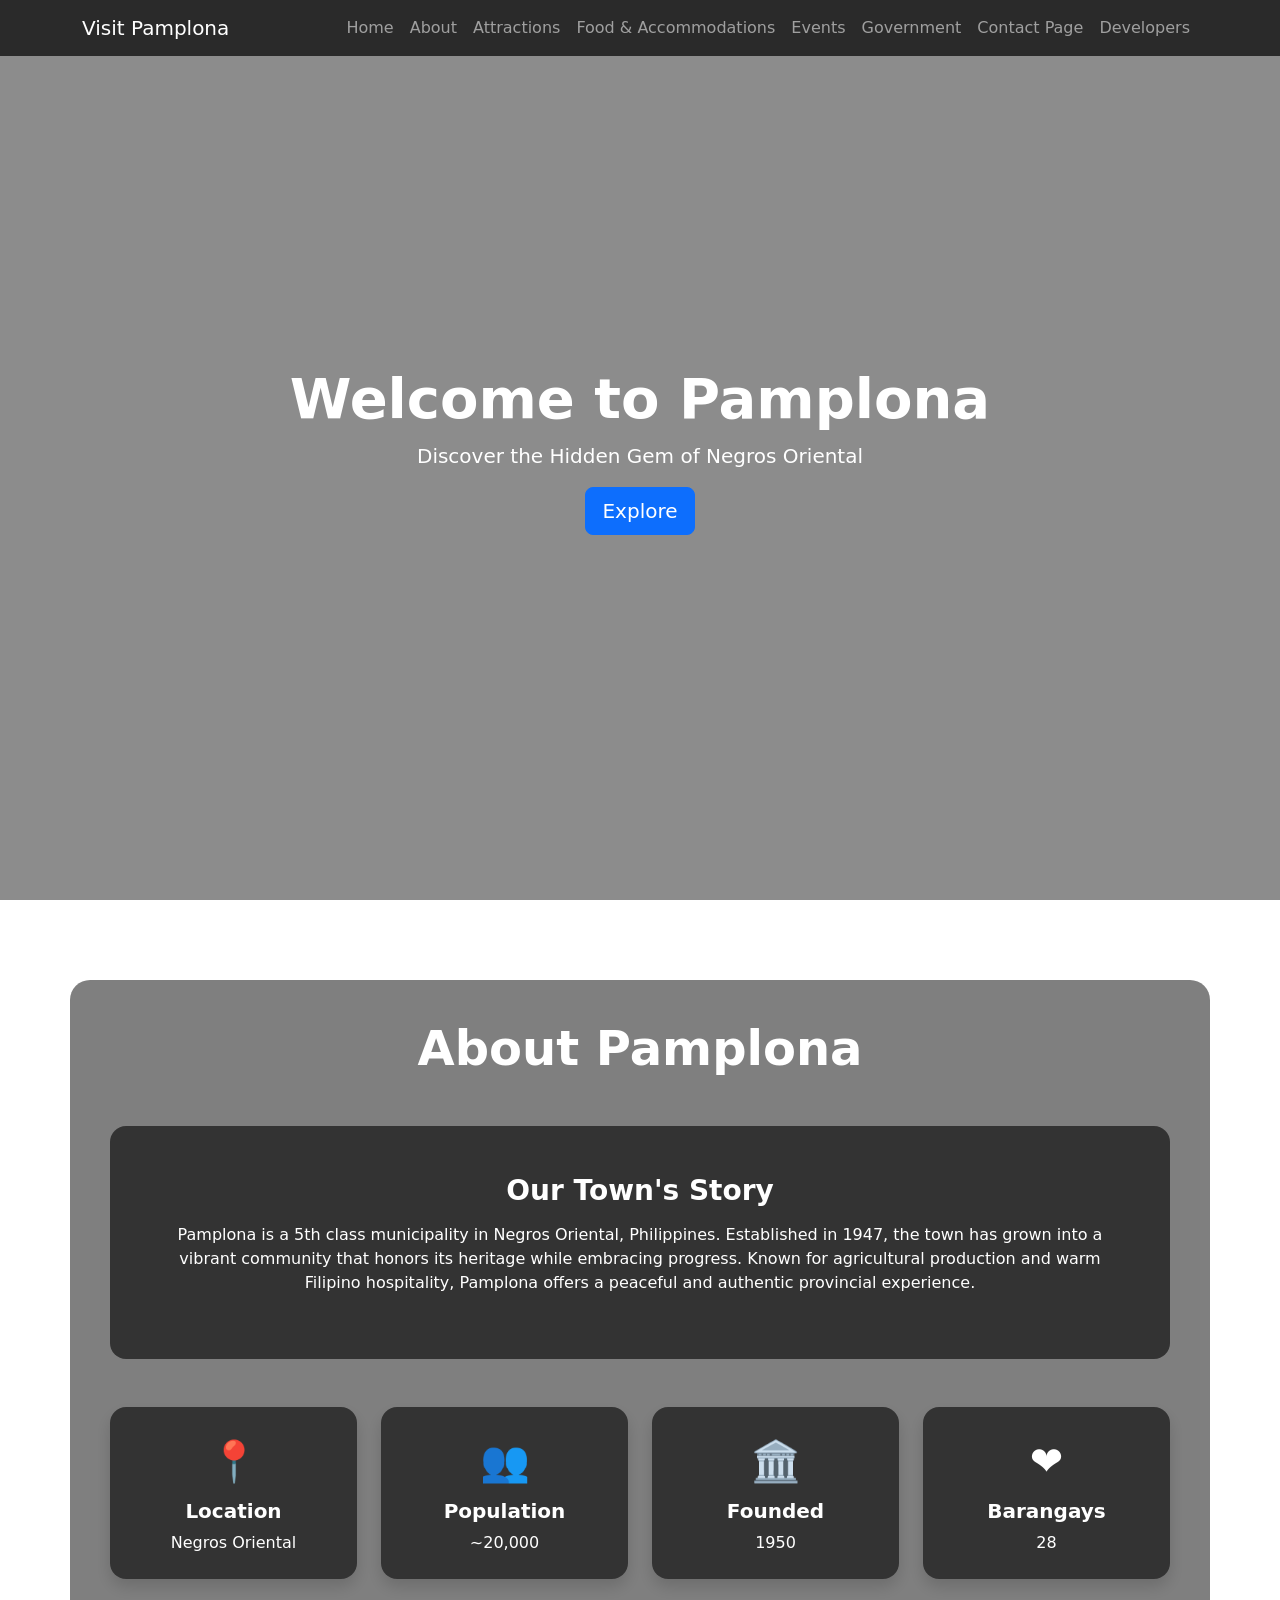
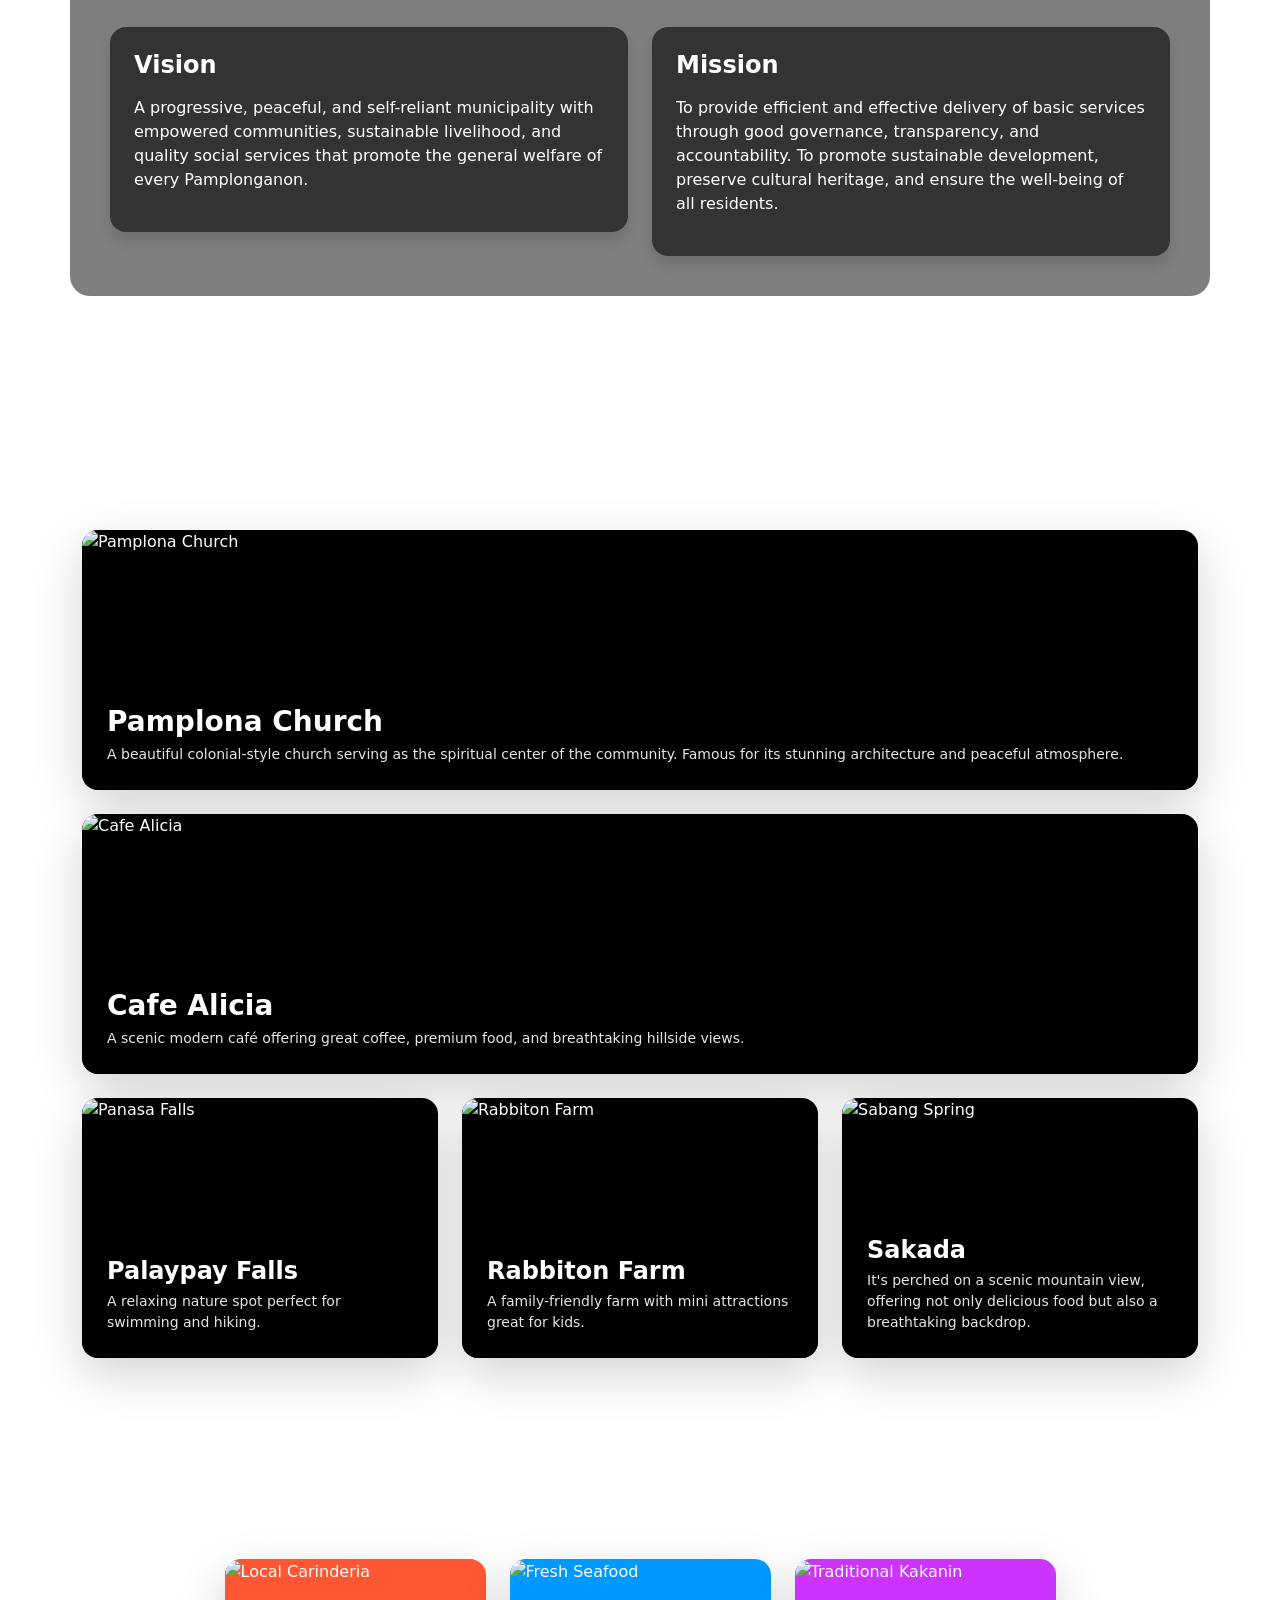
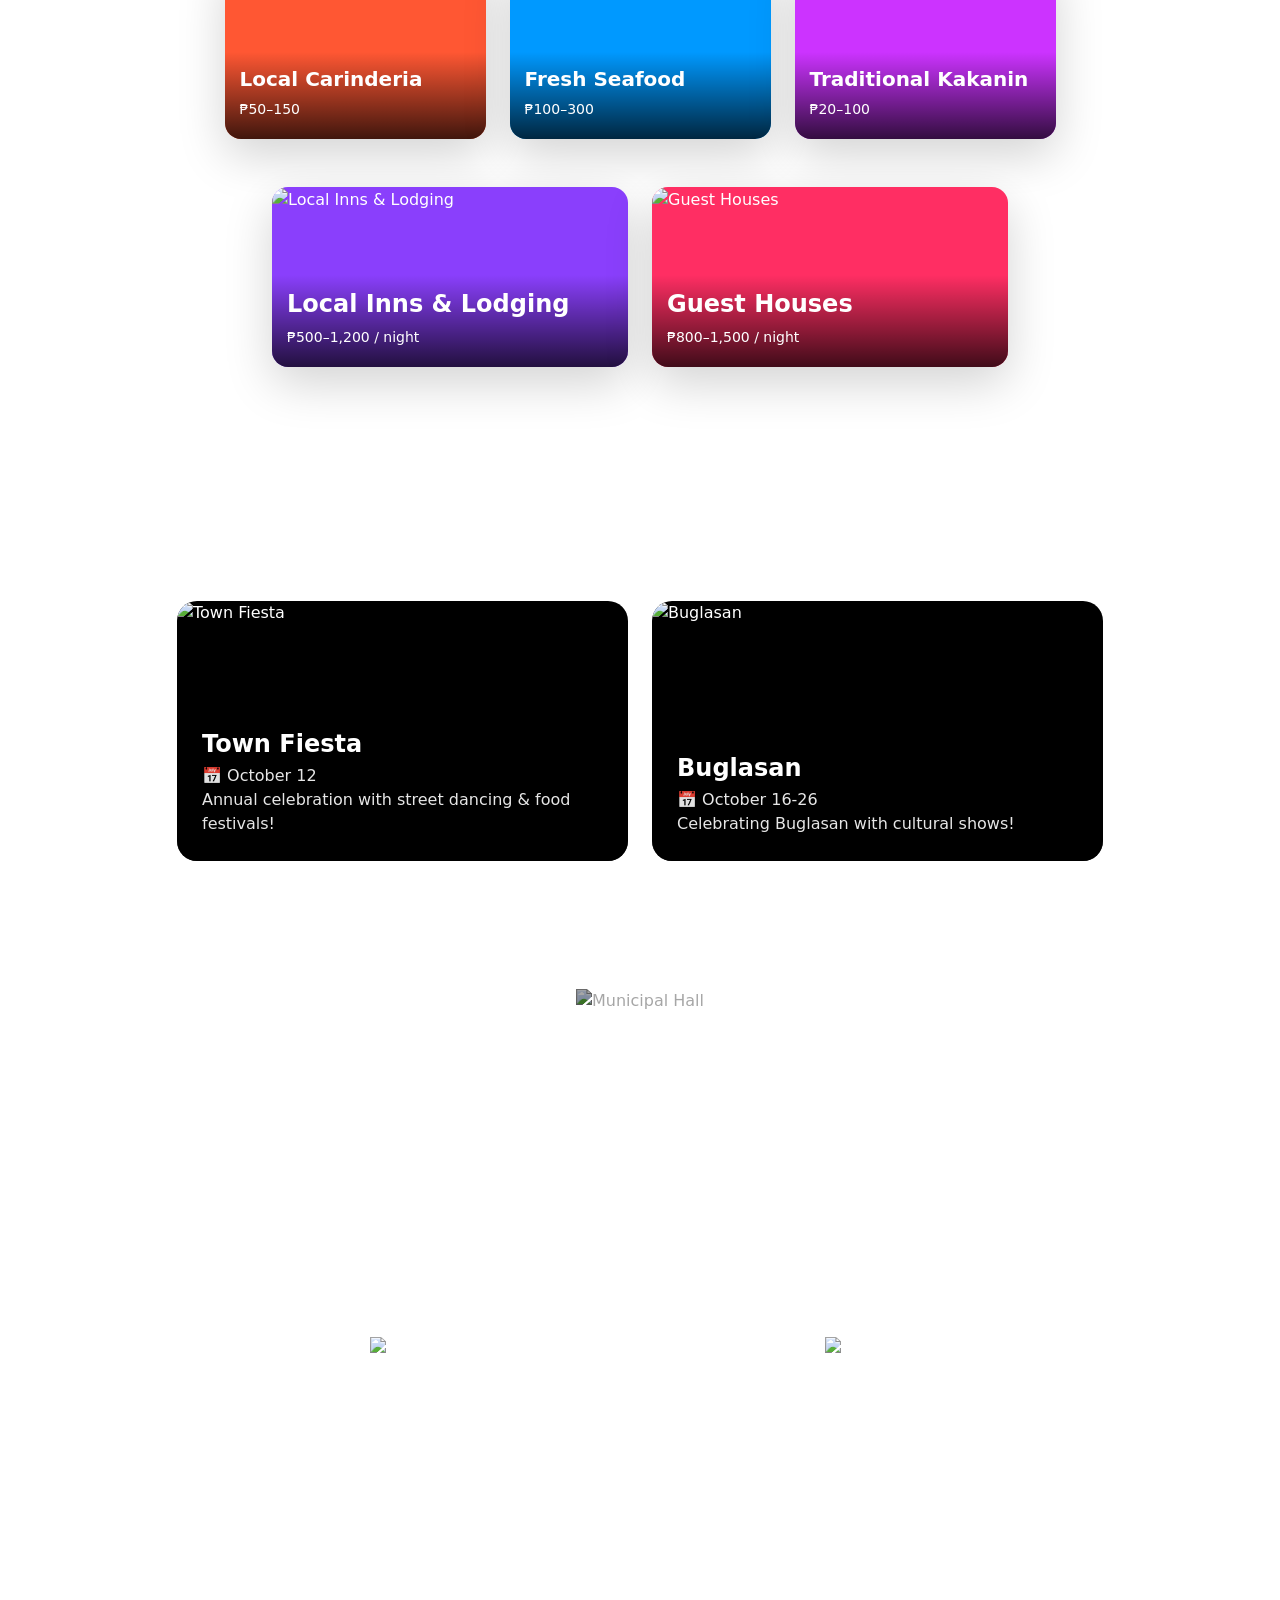
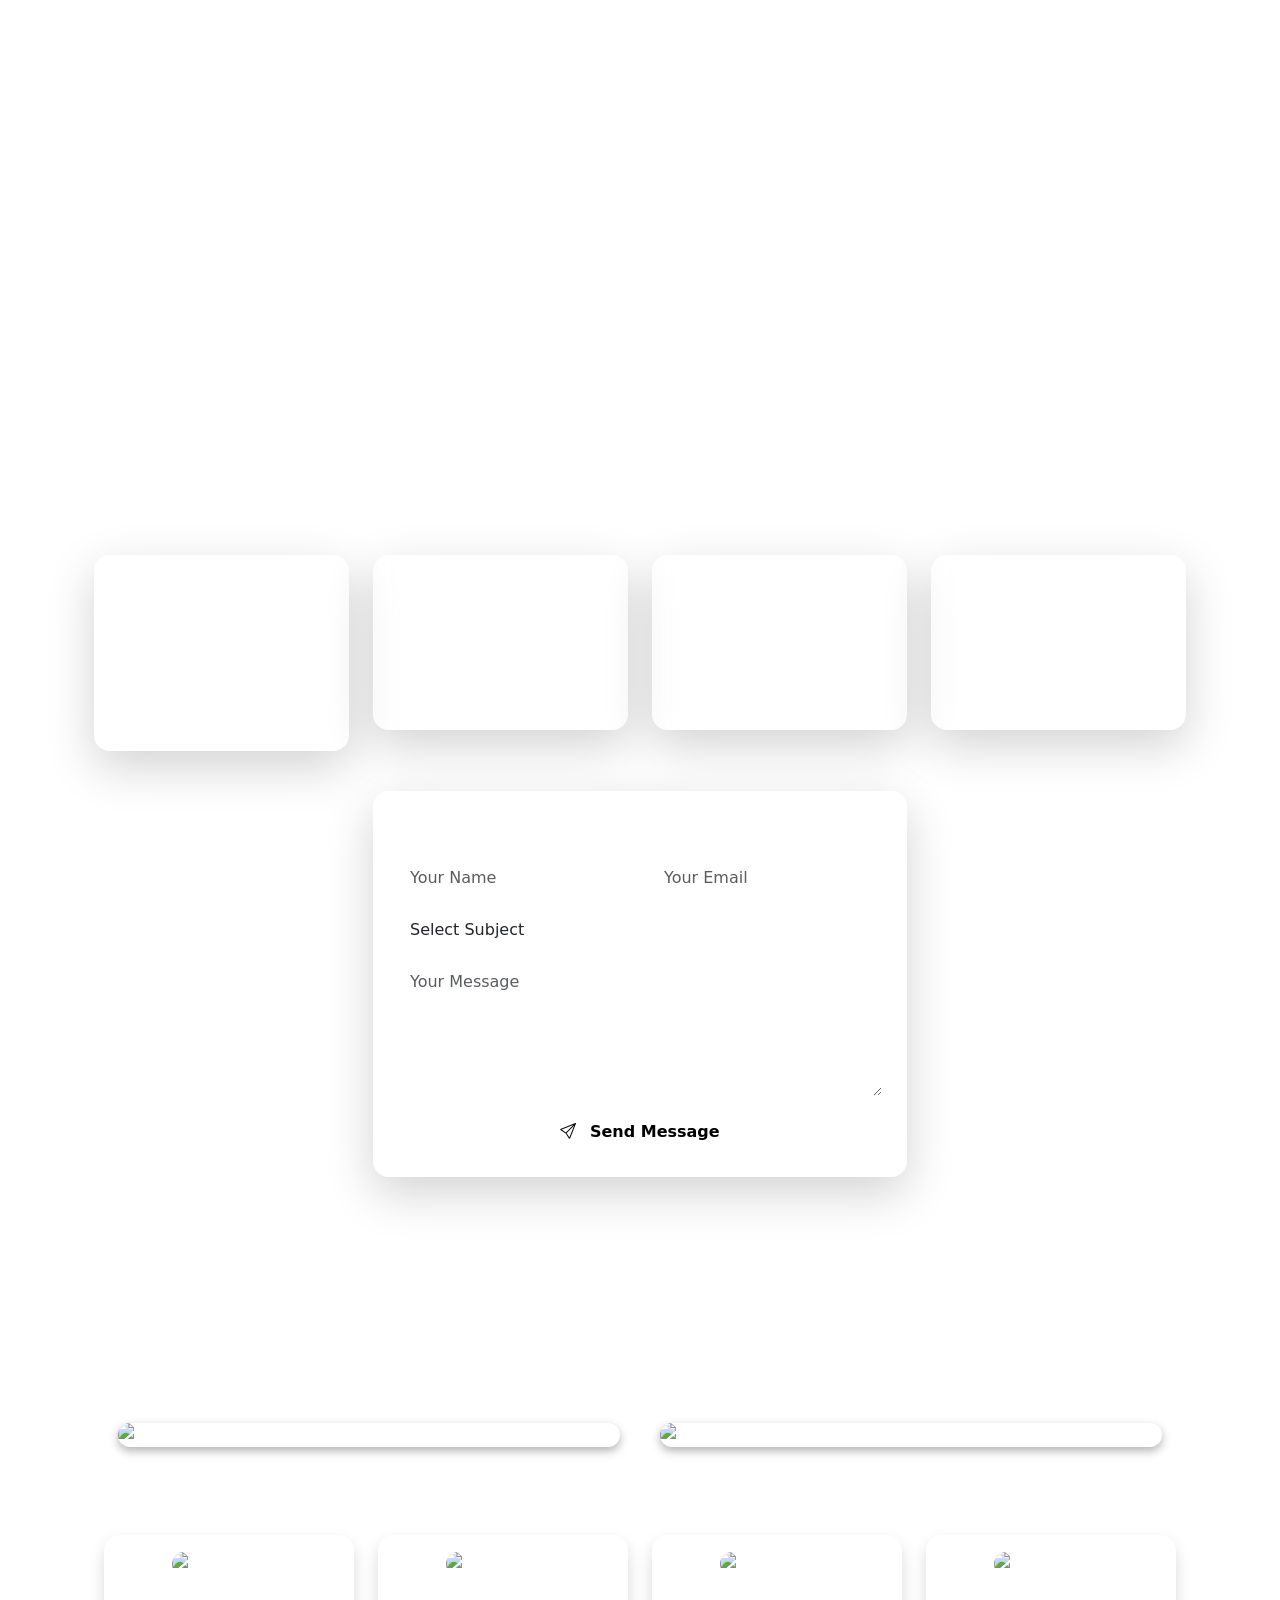
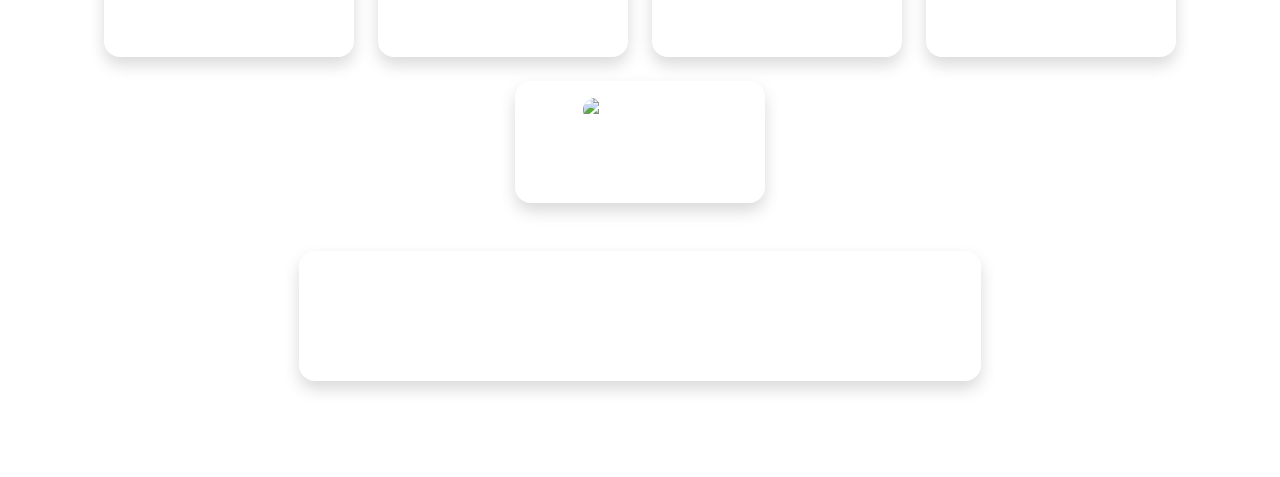
==== commit 9b00a08d: "Add files via upload" ====
--- a/tourism-pamplona-g1-2025/index.html
+++ b/tourism-pamplona-g1-2025/index.html
@@ -444,9 +444,7 @@
     <div class="row justify-content-center">
       <div class="col-lg-6 col-md-8">
         <div class="form-container p-4 rounded-4 shadow-lg">
-
           <h4 class="mb-3">Send a Message</h4>
-
           <form>
             <div class="row mb-3">
               <div class="col-md-6">
@@ -456,7 +454,6 @@
                 <input type="email" class="form-control" placeholder="Your Email">
               </div>
             </div>
-
             <div class="mb-3">
               <select class="form-select">
                 <option selected>Select Subject</option>
@@ -465,11 +462,9 @@
                 <option>Support</option>
               </select>
             </div>
-
             <div class="mb-3">
               <textarea class="form-control" rows="5" placeholder="Your Message"></textarea>
             </div>
-
             <button type="submit" class="btn btn-send w-100 py-2">
               <i class="bi bi-send me-2"></i> Send Message
             </button>
@@ -477,7 +472,6 @@
         </div>
       </div>
     </div>
-
   </div>
 </section>
 <section id="developer" class="py-5 text-center text-white">
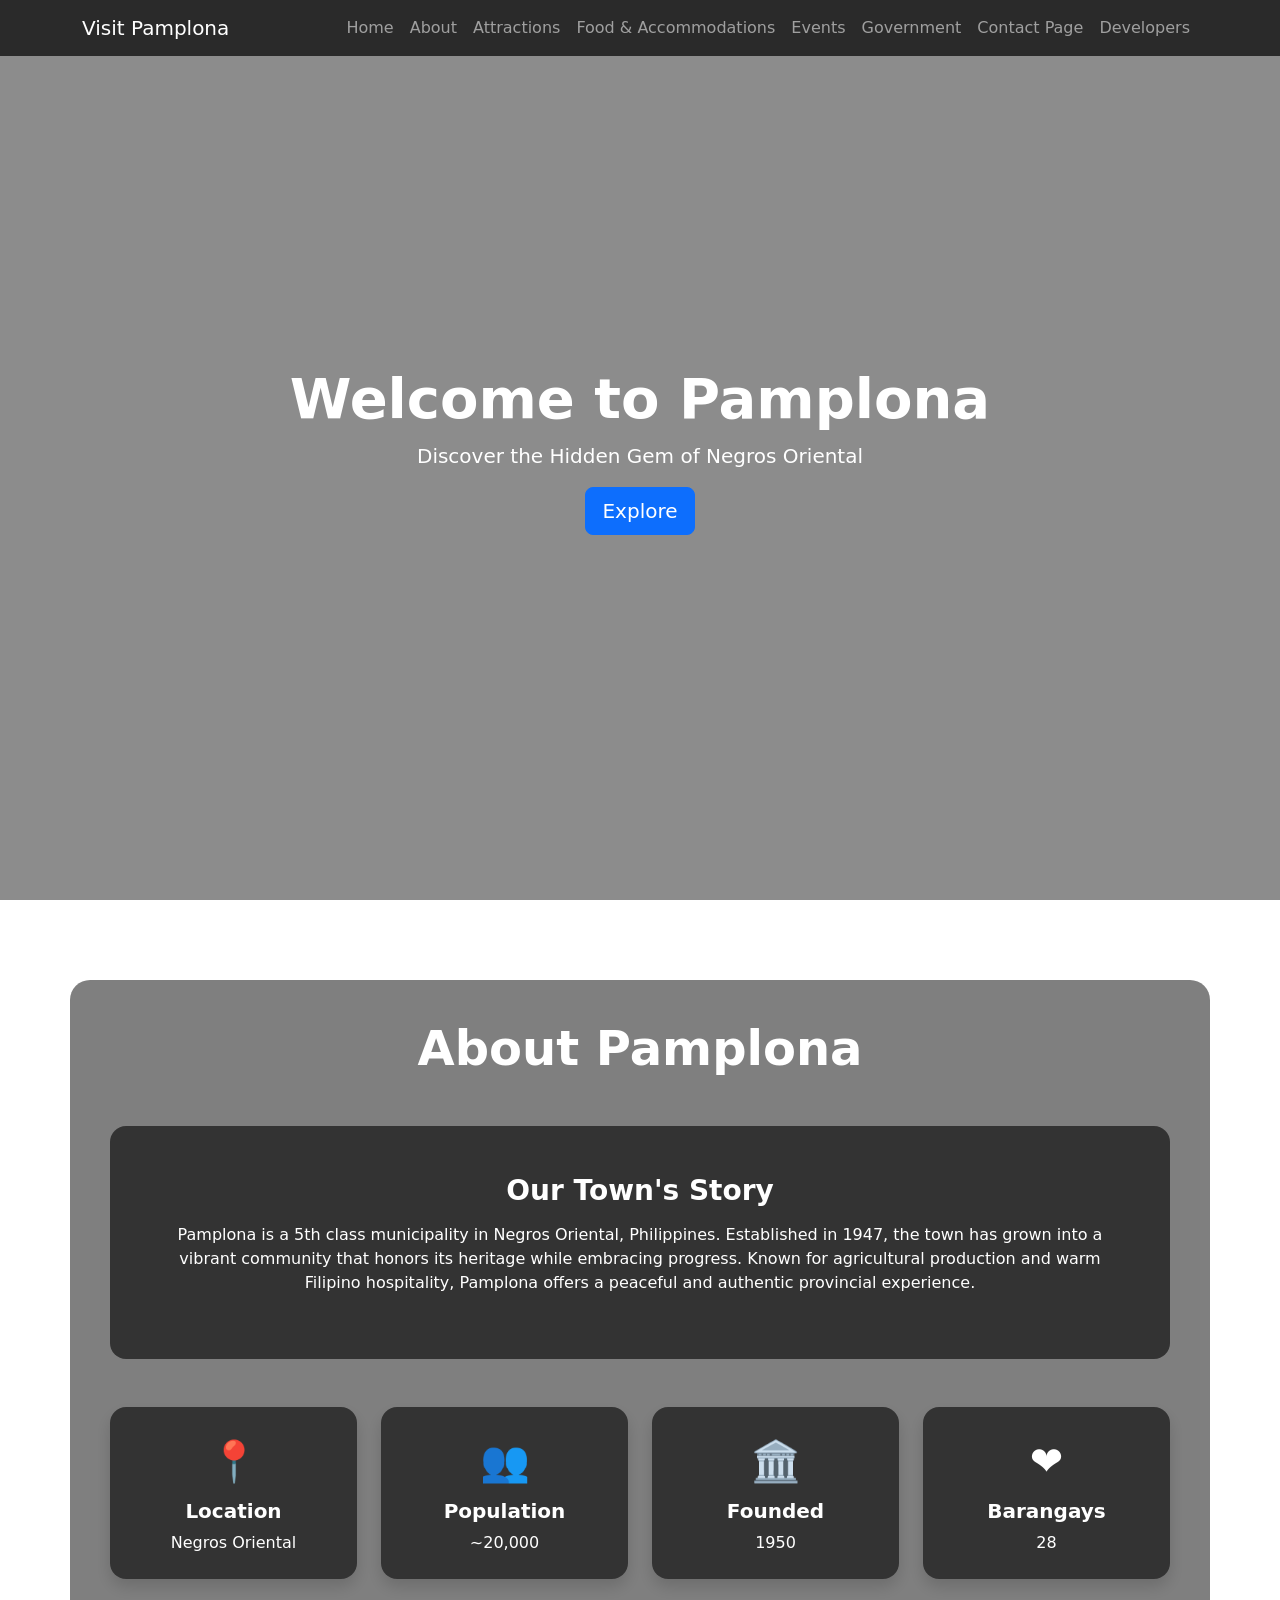
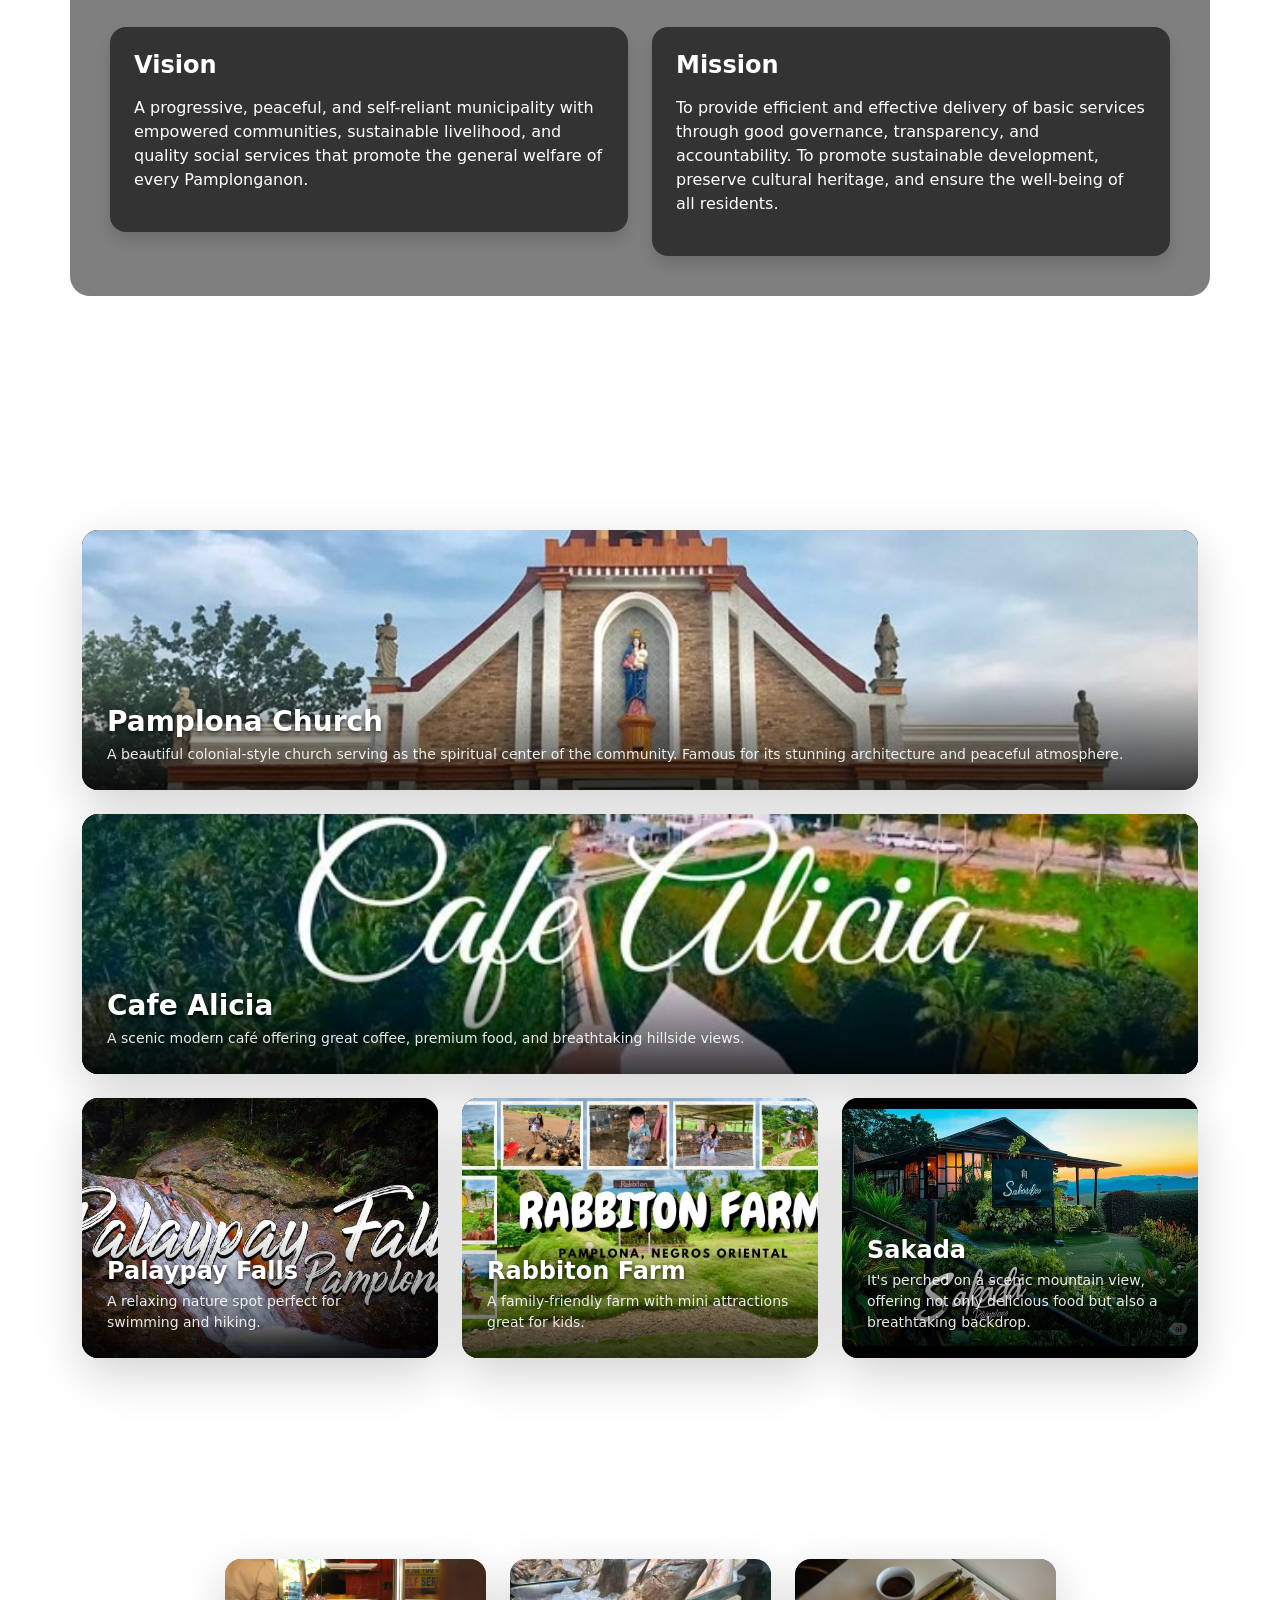
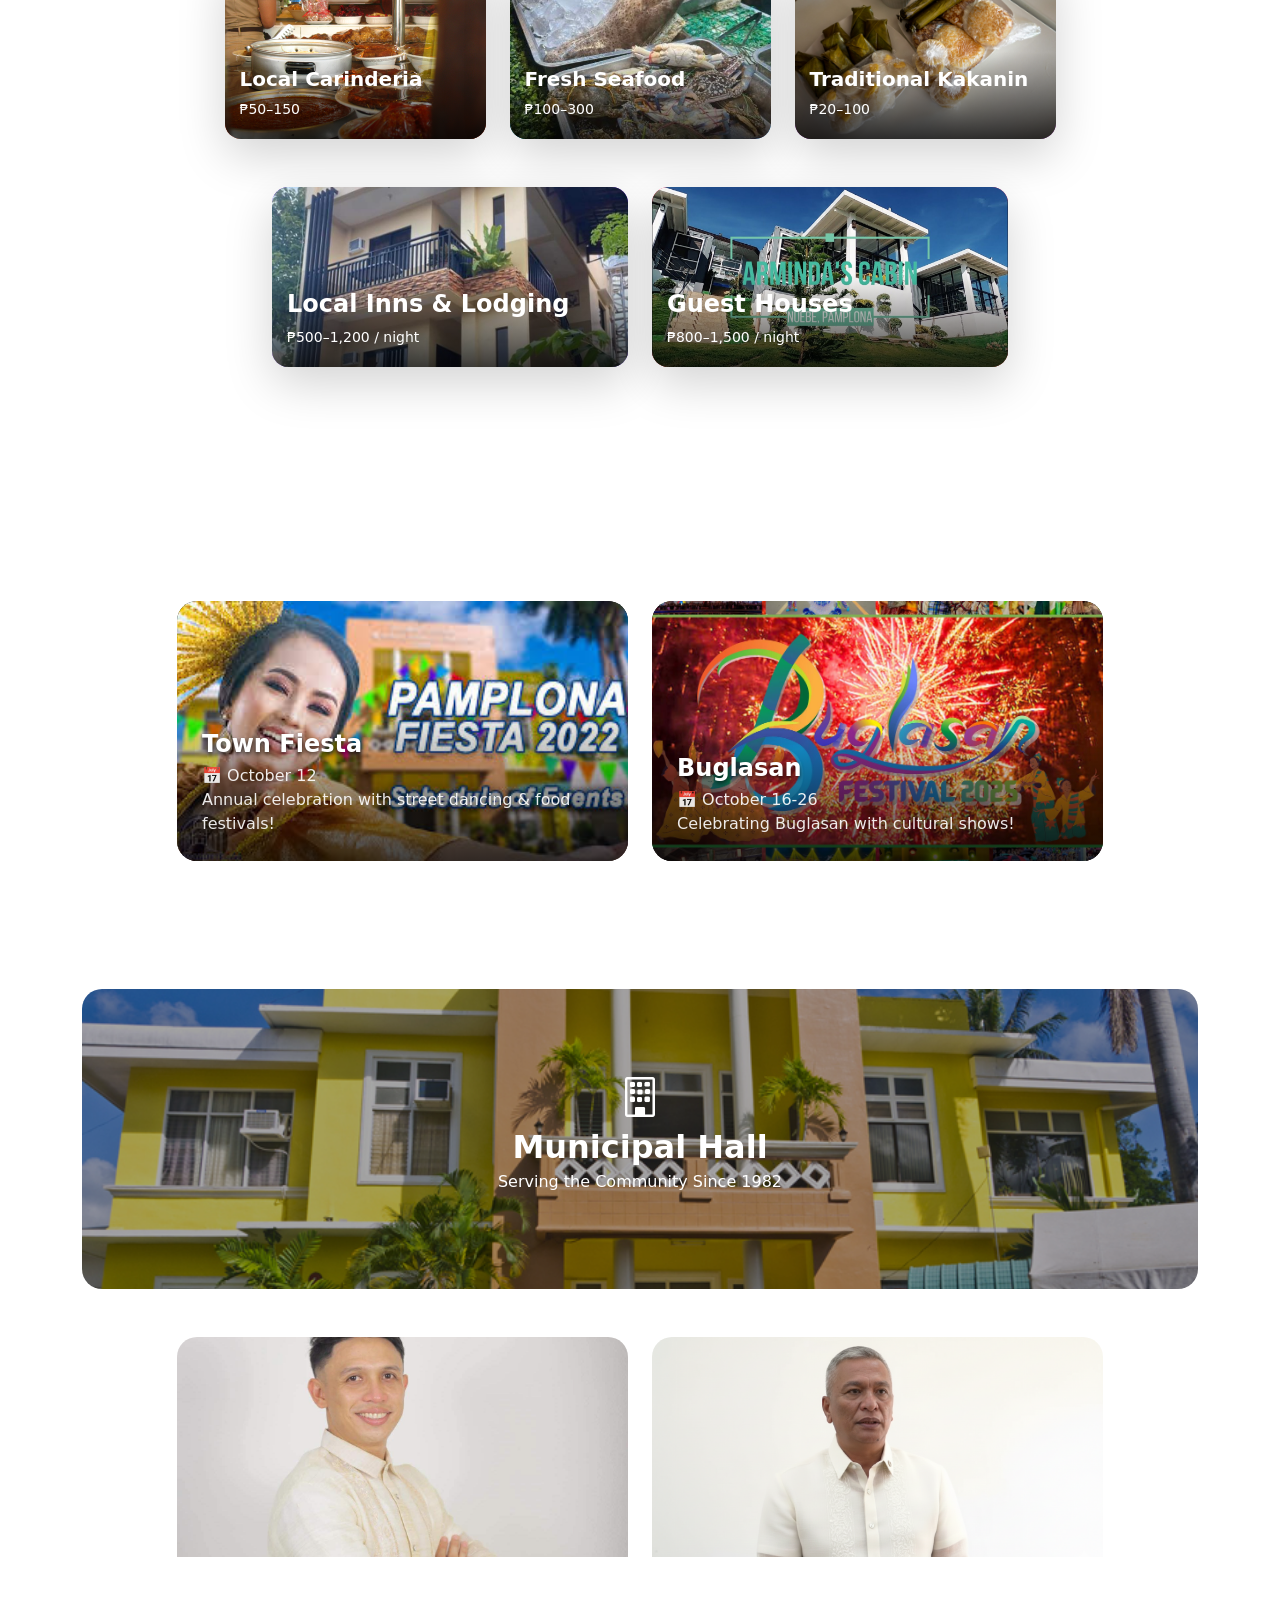
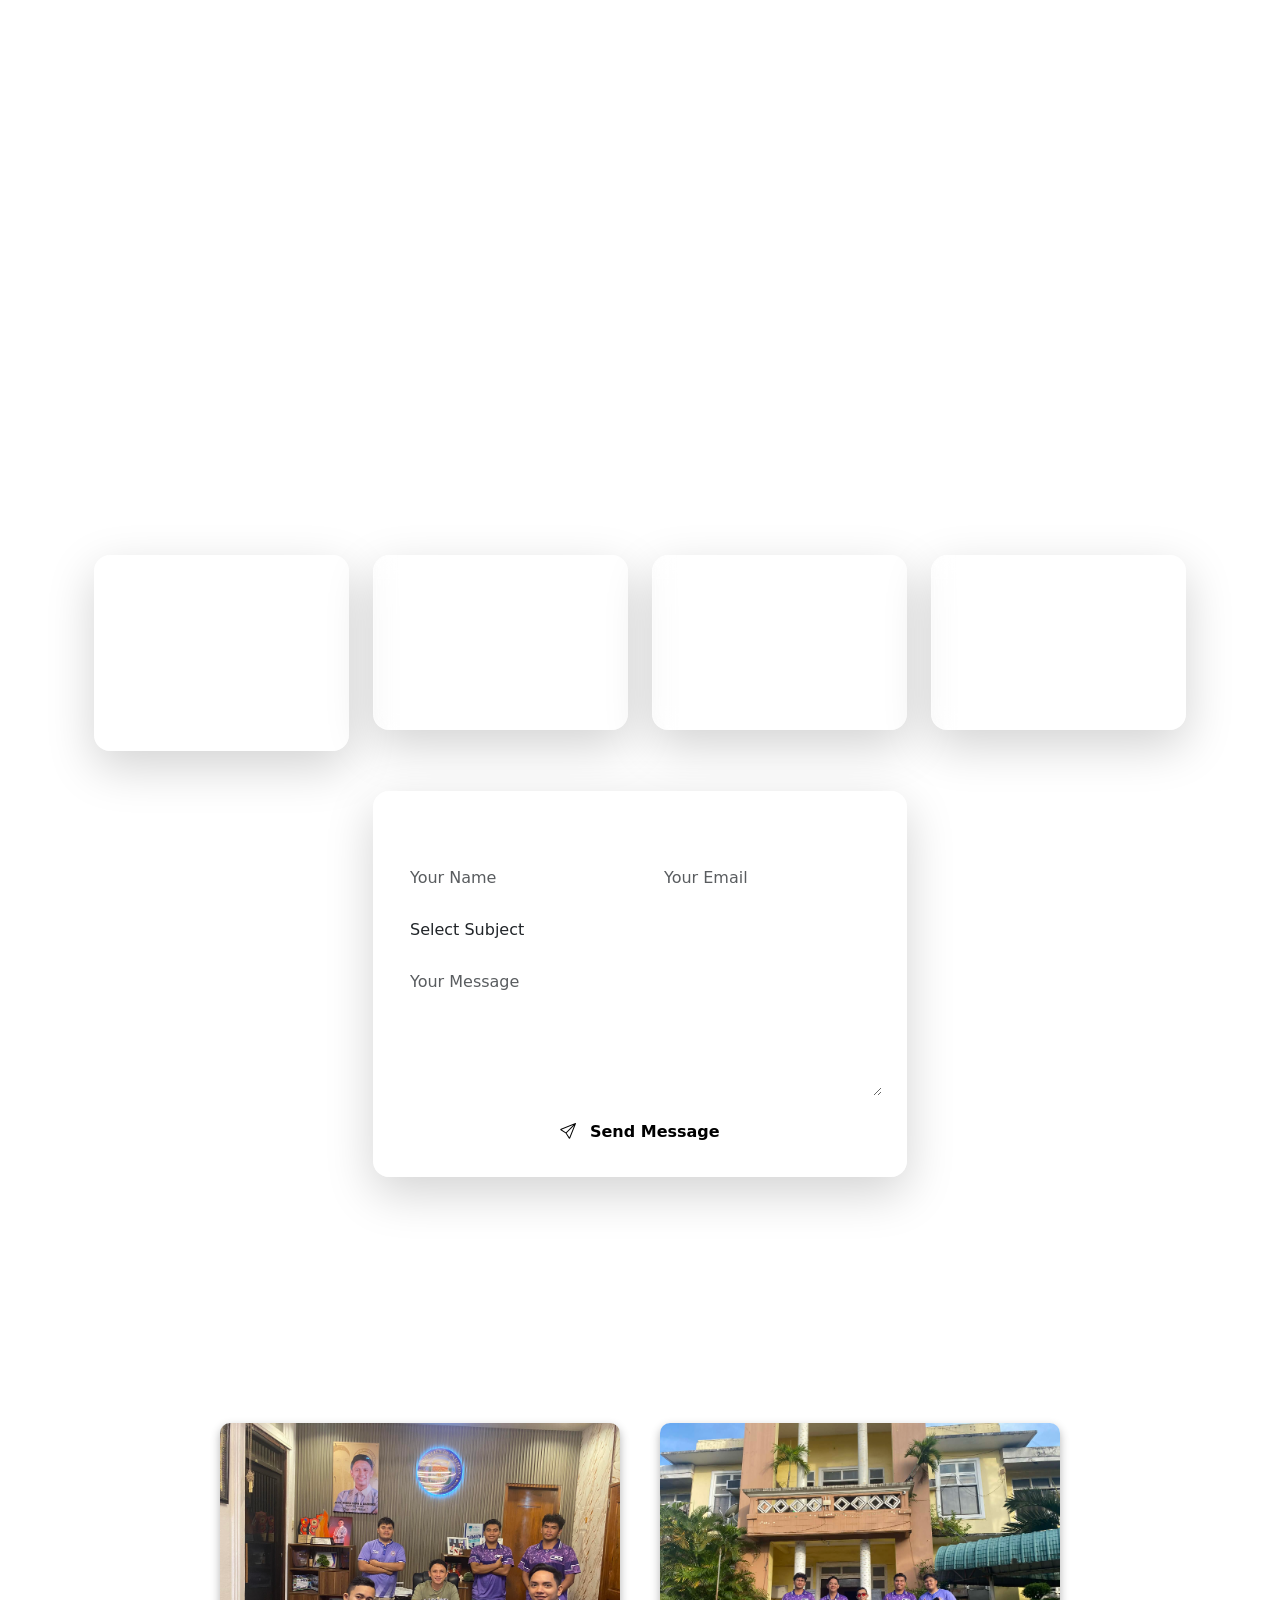
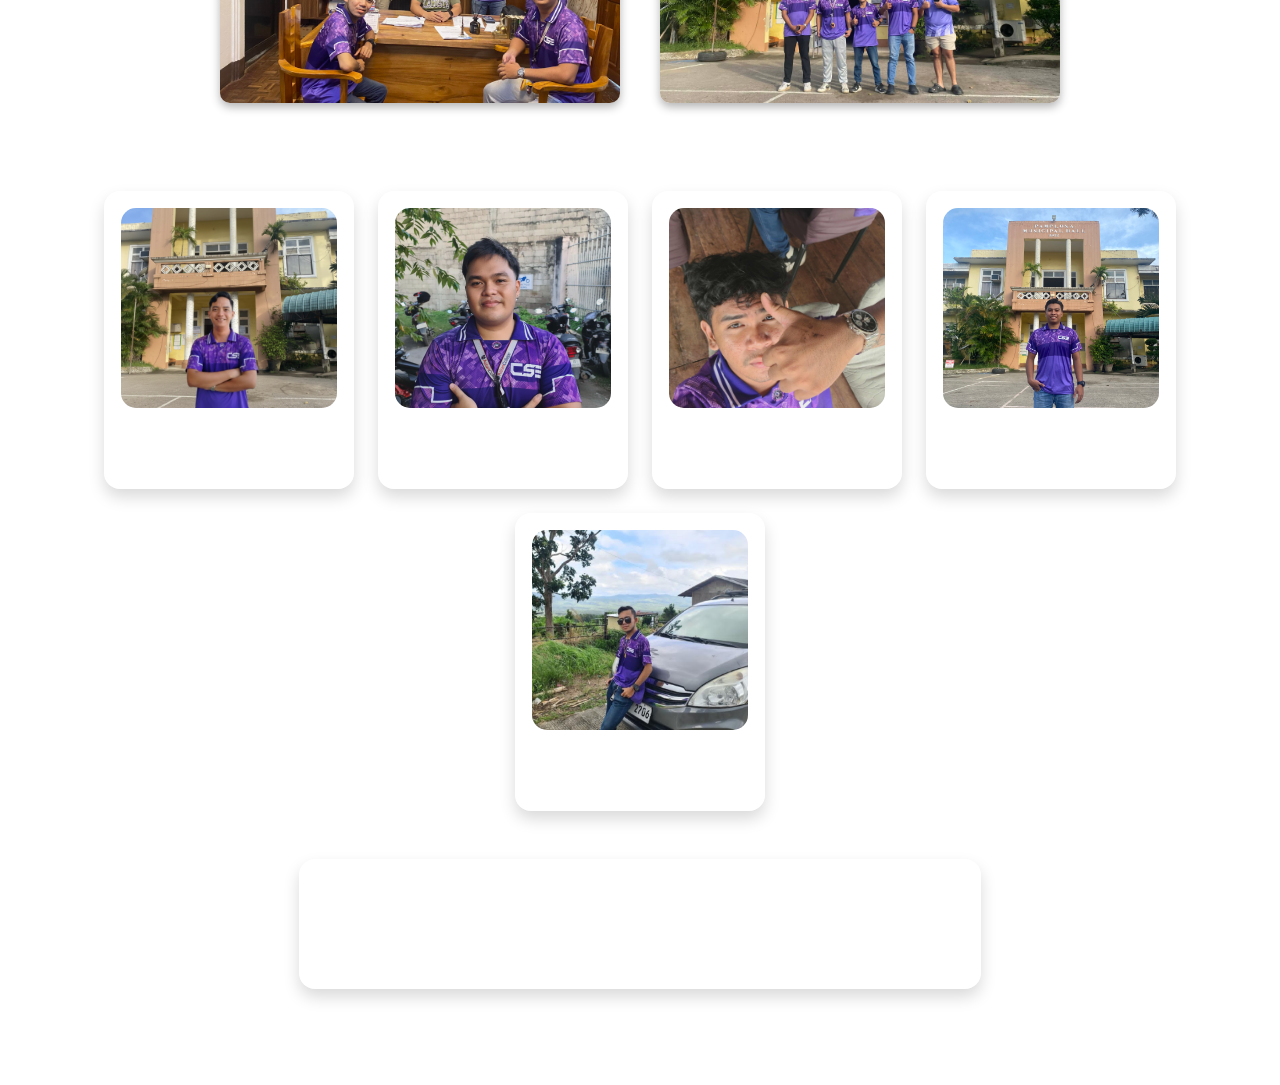
==== commit 65abb8c0: "Add files via upload" ====
--- a/tourism-pamplona-g1-2025/index.html
+++ b/tourism-pamplona-g1-2025/index.html
@@ -152,7 +152,7 @@
       <div class="col-12">
         <div class="attraction-card rounded-4 shadow-lg overflow-hidden">
           <div class="image-wrapper">
-            <img src="/images/church.jpg" alt="Pamplona Church">
+            <img src="images/church.jpg" alt="Pamplona Church">
           </div>
           <div class="card-content">
             <h3 class="fw-bold">Pamplona Church</h3>
@@ -166,7 +166,7 @@
       <div class="col-12">
         <div class="attraction-card rounded-4 shadow-lg overflow-hidden">
           <div class="image-wrapper">
-            <img src="/images/alicia.jpg" alt="Cafe Alicia">
+            <img src="images/alicia.jpg" alt="Cafe Alicia">
           </div>
           <div class="card-content">
             <h3 class="fw-bold">Cafe Alicia</h3>
@@ -181,7 +181,7 @@
       <div class="col-md-4">
         <div class="attraction-card rounded-4 shadow-lg overflow-hidden">
           <div class="image-wrapper">
-            <img src="/images/palaypay.jpg" alt="Panasa Falls">
+            <img src="images/palaypay.jpg" alt="Panasa Falls">
           </div>
           <div class="card-content">
             <h4 class="fw-bold">Palaypay Falls</h4>
@@ -192,7 +192,7 @@
       <div class="col-md-4">
         <div class="attraction-card rounded-4 shadow-lg overflow-hidden">
           <div class="image-wrapper">
-            <img src="/images/rabbiton.jpg" alt="Rabbiton Farm">
+            <img src="images/rabbiton.jpg" alt="Rabbiton Farm">
           </div>
           <div class="card-content">
             <h4 class="fw-bold">Rabbiton Farm</h4>
@@ -203,7 +203,7 @@
       <div class="col-md-4">
         <div class="attraction-card rounded-4 shadow-lg overflow-hidden">
           <div class="image-wrapper">
-            <img src="/images/sakada.jpg" alt="Sabang Spring">
+            <img src="images/sakada.jpg" alt="Sabang Spring">
           </div>
           <div class="card-content">
             <h4 class="fw-bold">Sakada</h4>
@@ -221,7 +221,7 @@
       <div class="col-md-3">
         <div class="food-card rounded-4 shadow-lg overflow-hidden" style="background:#ff5733;">
           <div class="food-img-wrapper">
-            <img src="/images/carinderia.jpg" alt="Local Carinderia">
+            <img src="images/carinderia.jpg" alt="Local Carinderia">
           </div>
           <div class="food-content text-white">
             <h5 class="fw-bold">Local Carinderia</h5>
@@ -232,7 +232,7 @@
       <div class="col-md-3">
         <div class="food-card rounded-4 shadow-lg overflow-hidden" style="background:#0099ff;">
           <div class="food-img-wrapper">
-            <img src="/images/seafoods.jpg" alt="Fresh Seafood">
+            <img src="images/seafoods.jpg" alt="Fresh Seafood">
           </div>
           <div class="food-content text-white">
             <h5 class="fw-bold">Fresh Seafood</h5>
@@ -243,7 +243,7 @@
       <div class="col-md-3">
         <div class="food-card rounded-4 shadow-lg overflow-hidden" style="background:#cc33ff;">
           <div class="food-img-wrapper">
-            <img src="/images/kakanin.jpg" alt="Traditional Kakanin">
+            <img src="images/kakanin.jpg" alt="Traditional Kakanin">
           </div>
           <div class="food-content text-white">
             <h5 class="fw-bold">Traditional Kakanin</h5>
@@ -256,7 +256,7 @@
       <div class="col-md-4">
         <div class="food-card rounded-4 shadow-lg overflow-hidden" style="background:#8a3ffc;">
           <div class="food-img-wrapper">
-            <img src="/images/suites.jpg" alt="Local Inns & Lodging">
+            <img src="images/suites.jpg" alt="Local Inns & Lodging">
           </div>
           <div class="food-content text-white">
             <h4 class="fw-bold">Local Inns & Lodging</h4>
@@ -267,7 +267,7 @@
       <div class="col-md-4">
         <div class="food-card rounded-4 shadow-lg overflow-hidden" style="background:#ff2e63;">
           <div class="food-img-wrapper">
-            <img src="/images/cabin.jpg" alt="Guest Houses">
+            <img src="images/cabin.jpg" alt="Guest Houses">
           </div>
           <div class="food-content text-white">
             <h4 class="fw-bold">Guest Houses</h4>
@@ -285,7 +285,7 @@
       <div class="col-md-5">
         <div class="event-card">
           <div class="image-wrapper">
-            <img src="/images/fiesta.jpg" alt="Town Fiesta">
+            <img src="images/fiesta.jpg" alt="Town Fiesta">
           </div>
           <div class="event-overlay">
             <h4 class="fw-bold">Town Fiesta</h4>
@@ -297,7 +297,7 @@
       <div class="col-md-5">
         <div class="event-card">
           <div class="image-wrapper">
-            <img src="/images/buglasan.jpg" alt="Buglasan">
+            <img src="images/buglasan.jpg" alt="Buglasan">
           </div>
           <div class="event-overlay">
             <h4 class="fw-bold">Buglasan</h4>
@@ -315,7 +315,7 @@
   <div class="container text-center">
     <div class="official-banner mb-5">
       <div class="official-banner-img-wrapper">
-        <img src="/images/pamplona.jpg" alt="Municipal Hall">
+        <img src="images/pamplona.jpg" alt="Municipal Hall">
       </div>
       <div class="official-banner-content">
         <i class="bi bi-building fs-1 mb-2"></i>
@@ -327,7 +327,7 @@
       <div class="col-md-5">
         <div class="official-card text-white">
           <div class="official-img-wrapper">
-            <img src="/images/mayor.jpg" alt="Mayor">
+            <img src="images/mayor.jpg" alt="Mayor">
           </div>
           <div class="official-card-content">
             <h4 class="fw-bold mb-2">Hon. Nikko Niño A. Ramirez</h4>
@@ -339,7 +339,7 @@
       <div class="col-md-5">
         <div class="official-card text-white">
           <div class="official-img-wrapper">
-            <img src="/images/vicemayor.png" alt="Vice Mayor">
+            <img src="images/vicemayor.png" alt="Vice Mayor">
           </div>
           <div class="official-card-content">
             <h4 class="fw-bold mb-2">Hon. Joel G. Remolano</h4>
@@ -478,34 +478,34 @@
   <h2 class="dev-title fw-bold mb-4">The Developers</h2>
 <section id="developer" class="py-5">
   <div class="group-photo-wrapper">
-    <img src="/images/ma.jpg" alt="Group Photo 1" class="group-photo">
-    <img src="/images/group1.jpg" alt="Group Photo 2" class="group-photo">
+    <img src="images/ma.jpg" alt="Group Photo 1" class="group-photo">
+    <img src="images/group1.jpg" alt="Group Photo 2" class="group-photo">
   </div>
 </section>
 
   <div class="dev-container d-flex flex-wrap justify-content-center gap-4">
     <div class="dev-card p-3 rounded-4 shadow">
-      <img src="/images/ike.png" class="dev-img mb-2" alt="Developer 1">
+      <img src="images/ike.png" class="dev-img mb-2" alt="Developer 1">
       <h5 class="fw-bold">Angel Ike R. Durano</h5>
     </div>
 
     <div class="dev-card p-3 rounded-4 shadow">
-      <img src="/images/vonn.png" class="dev-img mb-2" alt="Developer 2">
+      <img src="images/vonn.png" class="dev-img mb-2" alt="Developer 2">
       <h5 class="fw-bold">Vonn Christian J. Valde</h5>
     </div>
 
     <div class="dev-card p-3 rounded-4 shadow">
-      <img src="/images/ahron.jpg" class="dev-img mb-2" alt="Developer 3">
+      <img src="images/ahron.jpg" class="dev-img mb-2" alt="Developer 3">
       <h5 class="fw-bold">Mac Ahron B. Restauro</h5>
     </div>
 
     <div class="dev-card p-3 rounded-4 shadow">
-      <img src="/images/dexter.jpg" class="dev-img mb-2" alt="Developer 4">
+      <img src="images/dexter.jpg" class="dev-img mb-2" alt="Developer 4">
       <h5 class="fw-bold">Dexter B. Luces</h5>
     </div>
 
     <div class="dev-card p-3 rounded-4 shadow">
-      <img src="/images/danilo.jpg" class="dev-img mb-2" alt="Developer 5">
+      <img src="images/danilo.jpg" class="dev-img mb-2" alt="Developer 5">
       <h5 class="fw-bold">Danilo F. Tanguan Jr.</h5>
     </div>
 
--- a/tourism-pamplona-g1-2025/style.css
+++ b/tourism-pamplona-g1-2025/style.css
@@ -151,7 +151,6 @@
   text-align: center;
 }
 
-/* Mayor and Vice Mayor Cards */
 .official-card {
   position: relative;
   border-radius: 20px;
@@ -185,7 +184,7 @@
   padding: 20px;
   text-align: center;
   color: white; 
-  background: rgba(255, 255, 255, 0.2); /* Light transparent glass look */
+  background: rgba(255, 255, 255, 0.2);
   backdrop-filter: blur(6px);
   transition: transform .3s ease, box-shadow .3s ease;
   border: 1px solid rgba(255, 255, 255, 0.3);
@@ -340,3 +339,27 @@
   object-fit: cover;
   border-radius: 15px;
 }
+
+.dev-card {
+  background: rgba(255,255,255,0.08);
+  backdrop-filter: blur(5px);
+  transition: transform 0.3s ease, background 0.3s ease;
+}
+
+.dev-card:hover {
+  transform: translateY(-5px);
+  background: rgba(255,255,255,0.15);
+}
+
+.group-photo {
+  width: 100%;
+  max-width: 400px; 
+  border-radius: 10px;
+  transition: transform 0.4s ease, box-shadow 0.4s ease;
+  cursor: pointer;
+}
+
+.group-photo:hover {
+  transform: scale(1.05);
+  box-shadow: 0 10px 20px rgba(0,0,0,0.25);
+}
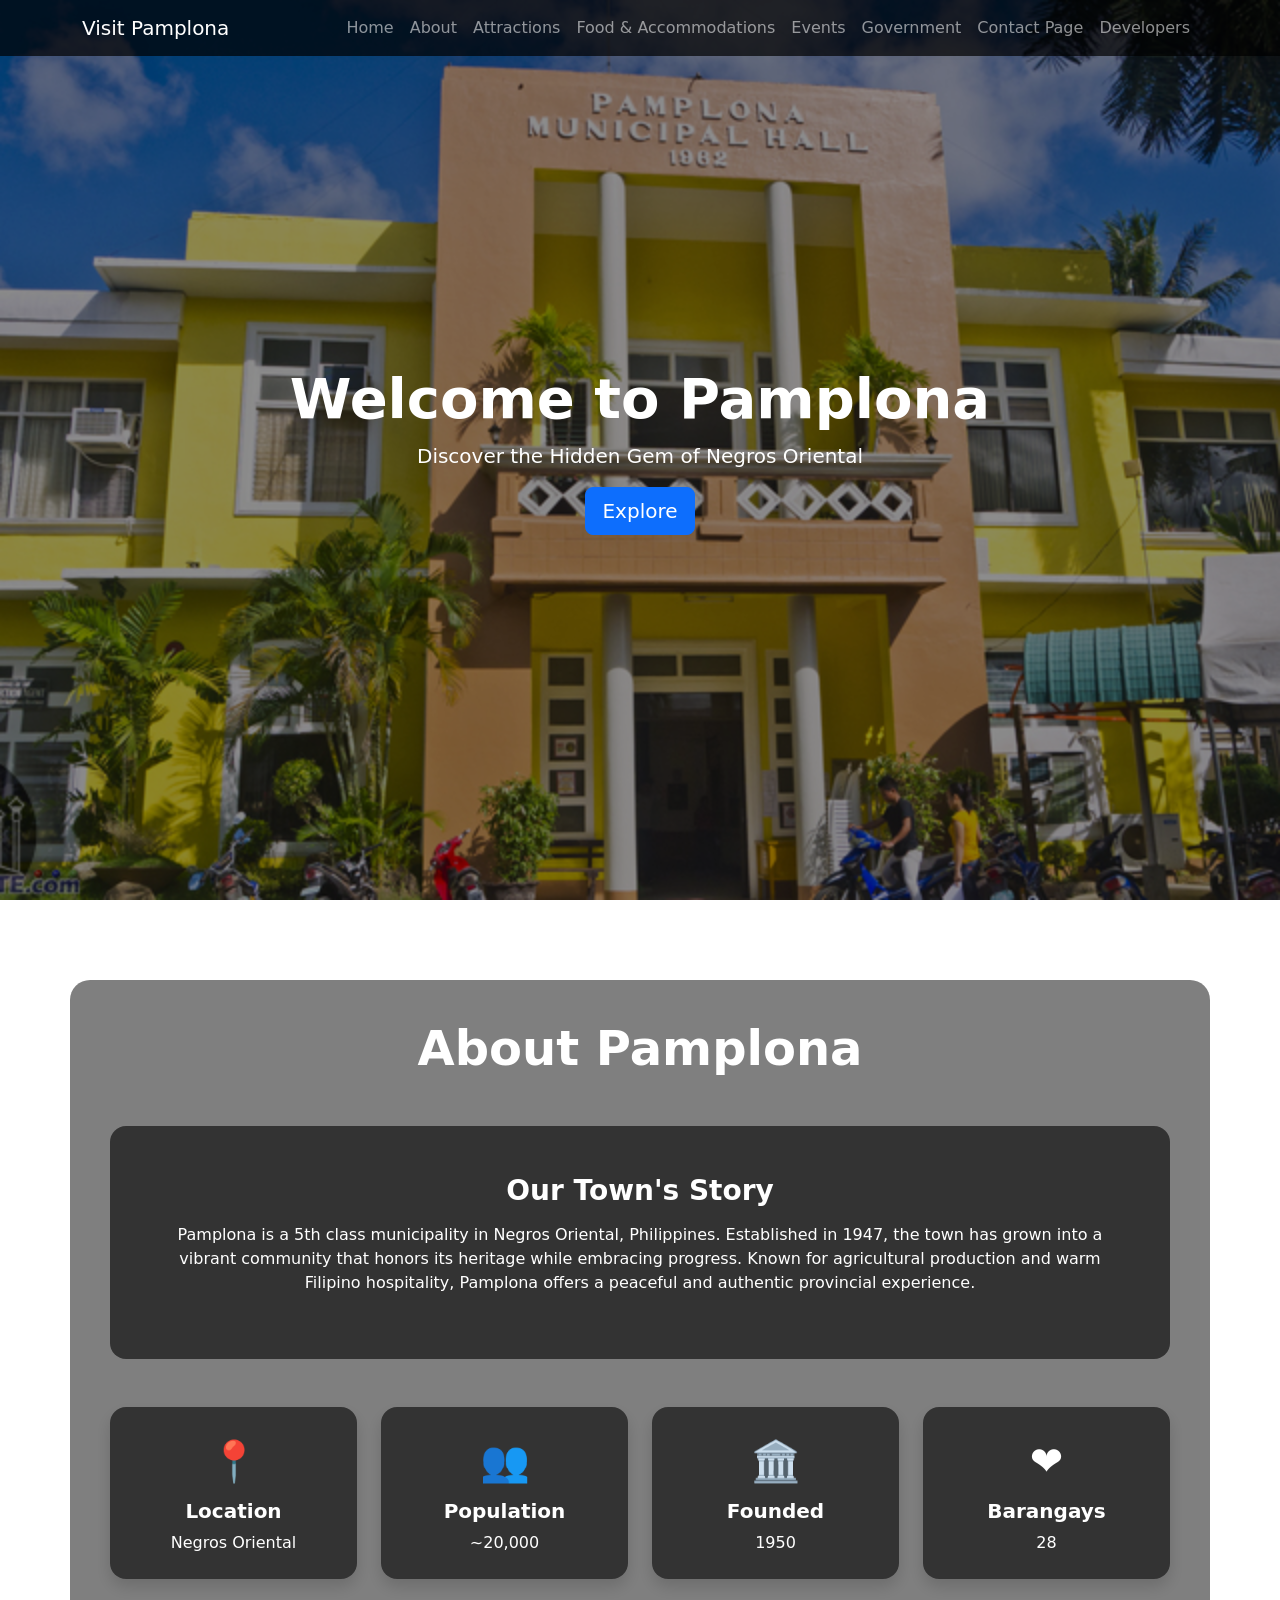
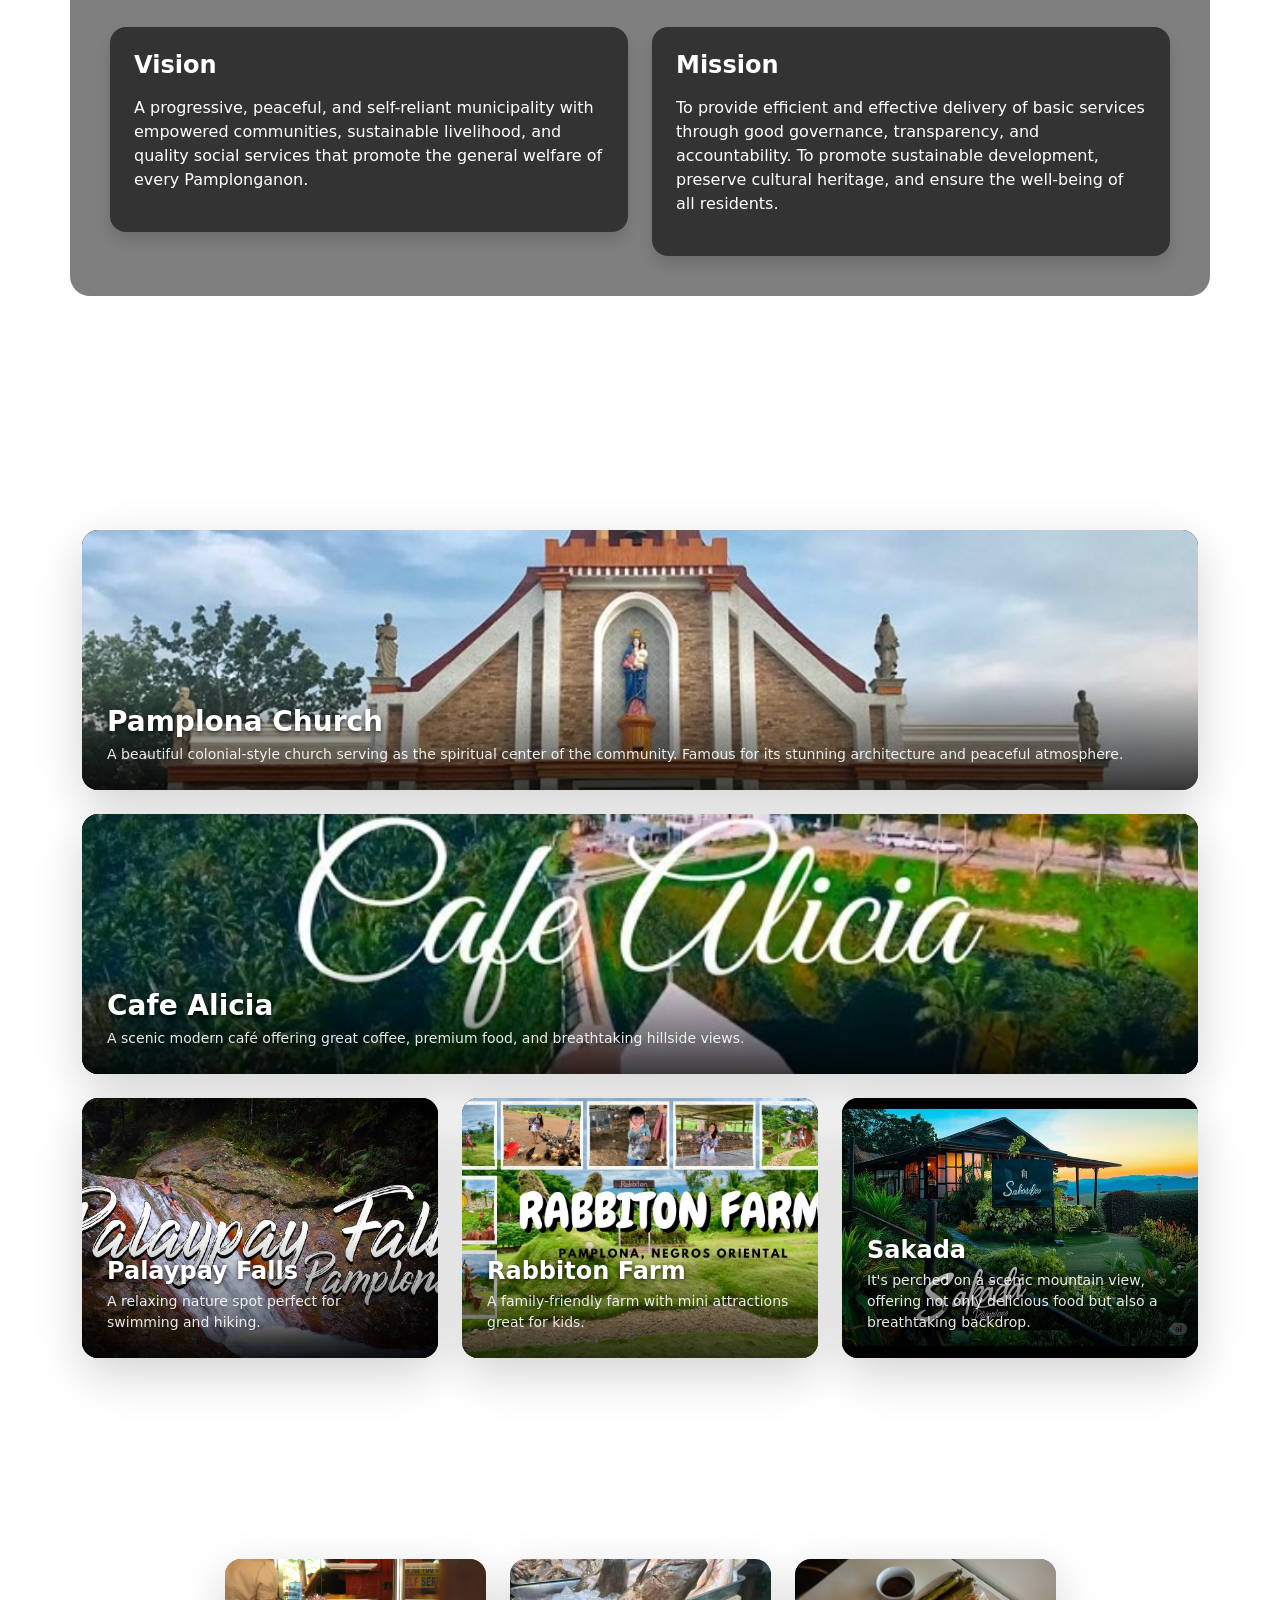
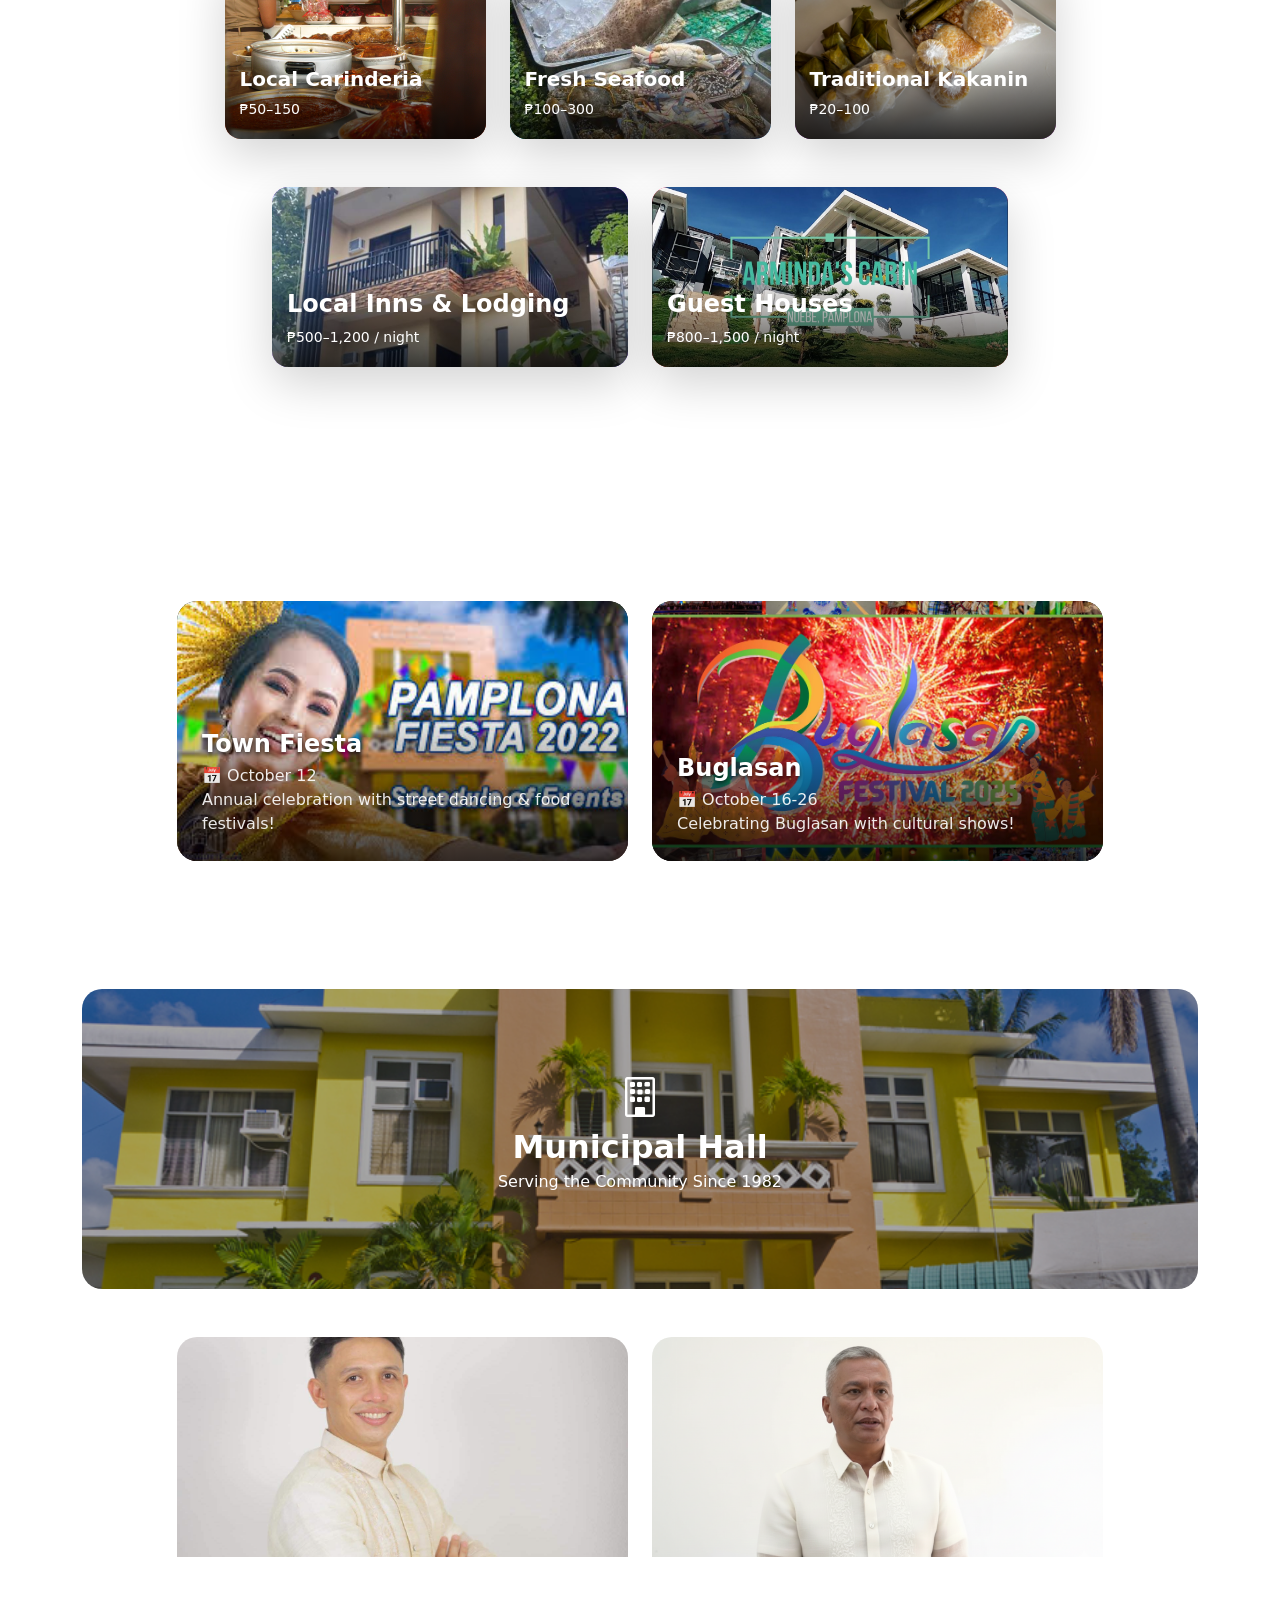
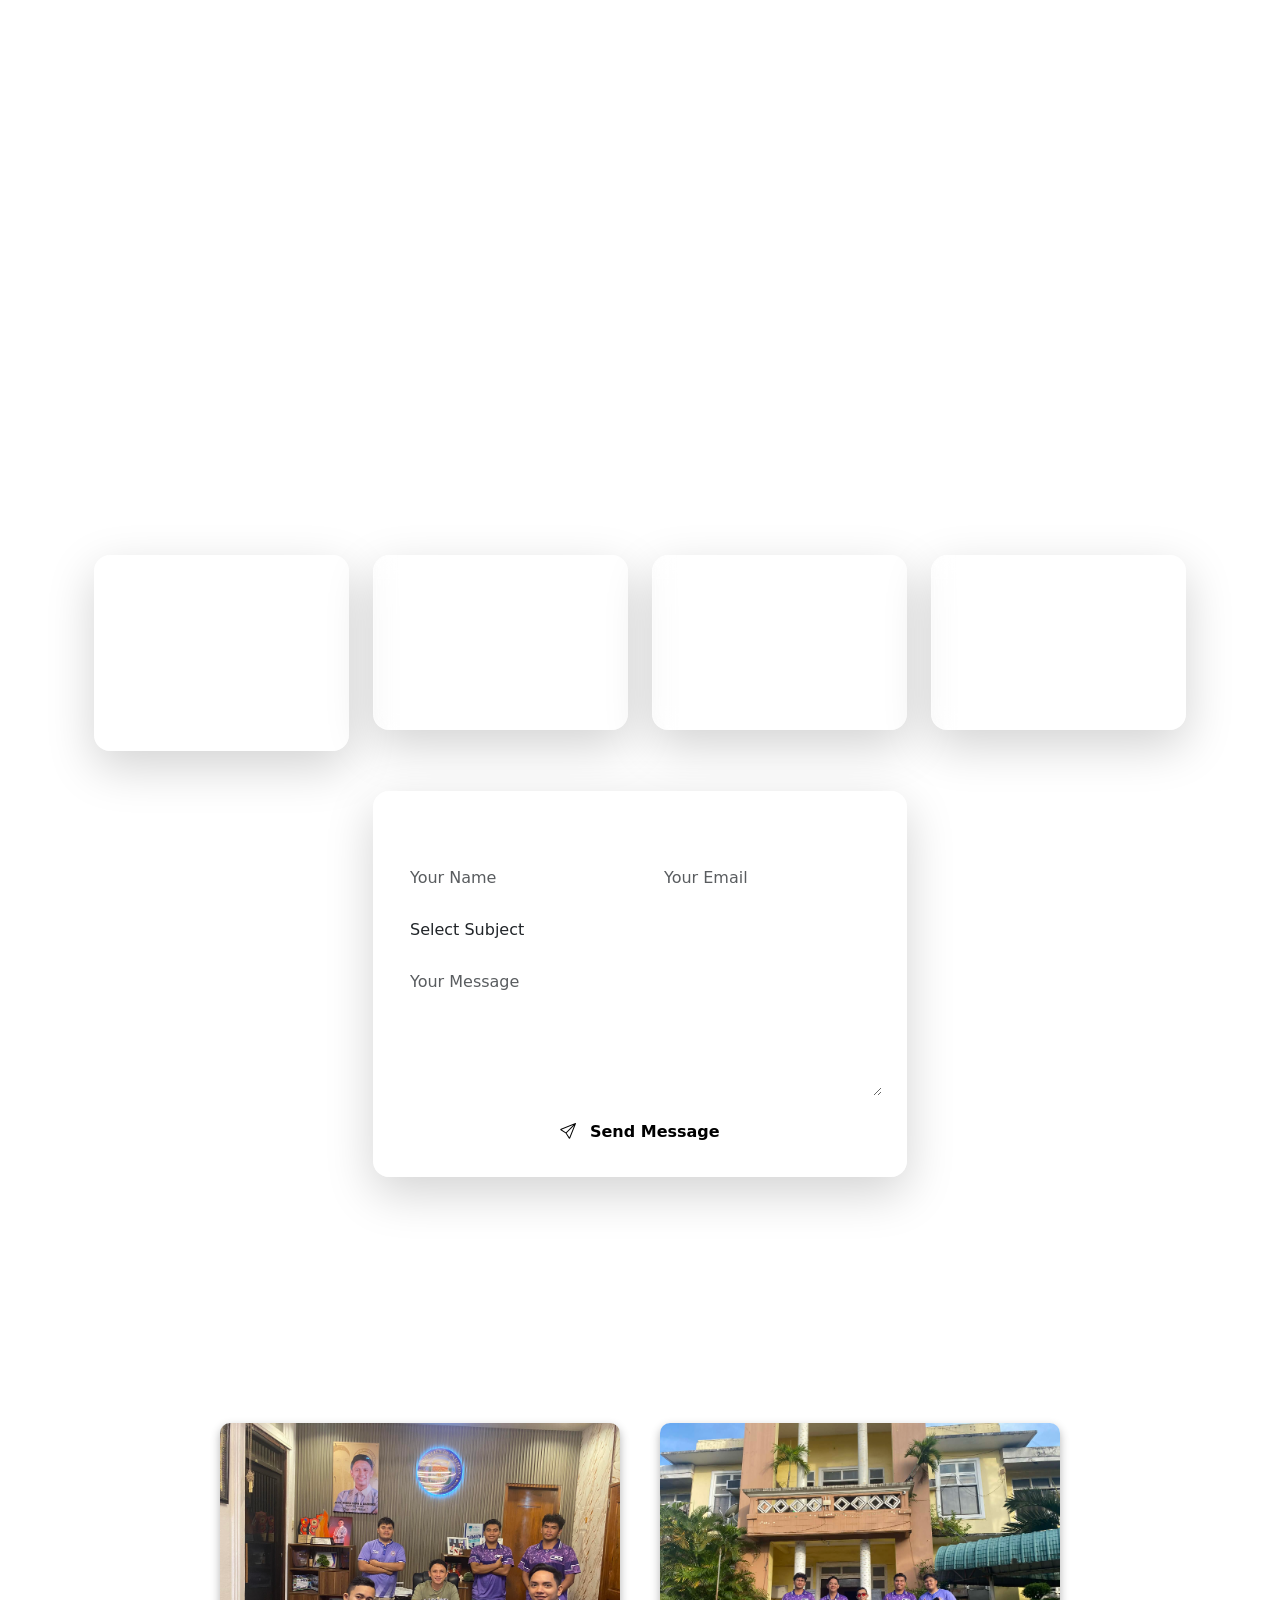
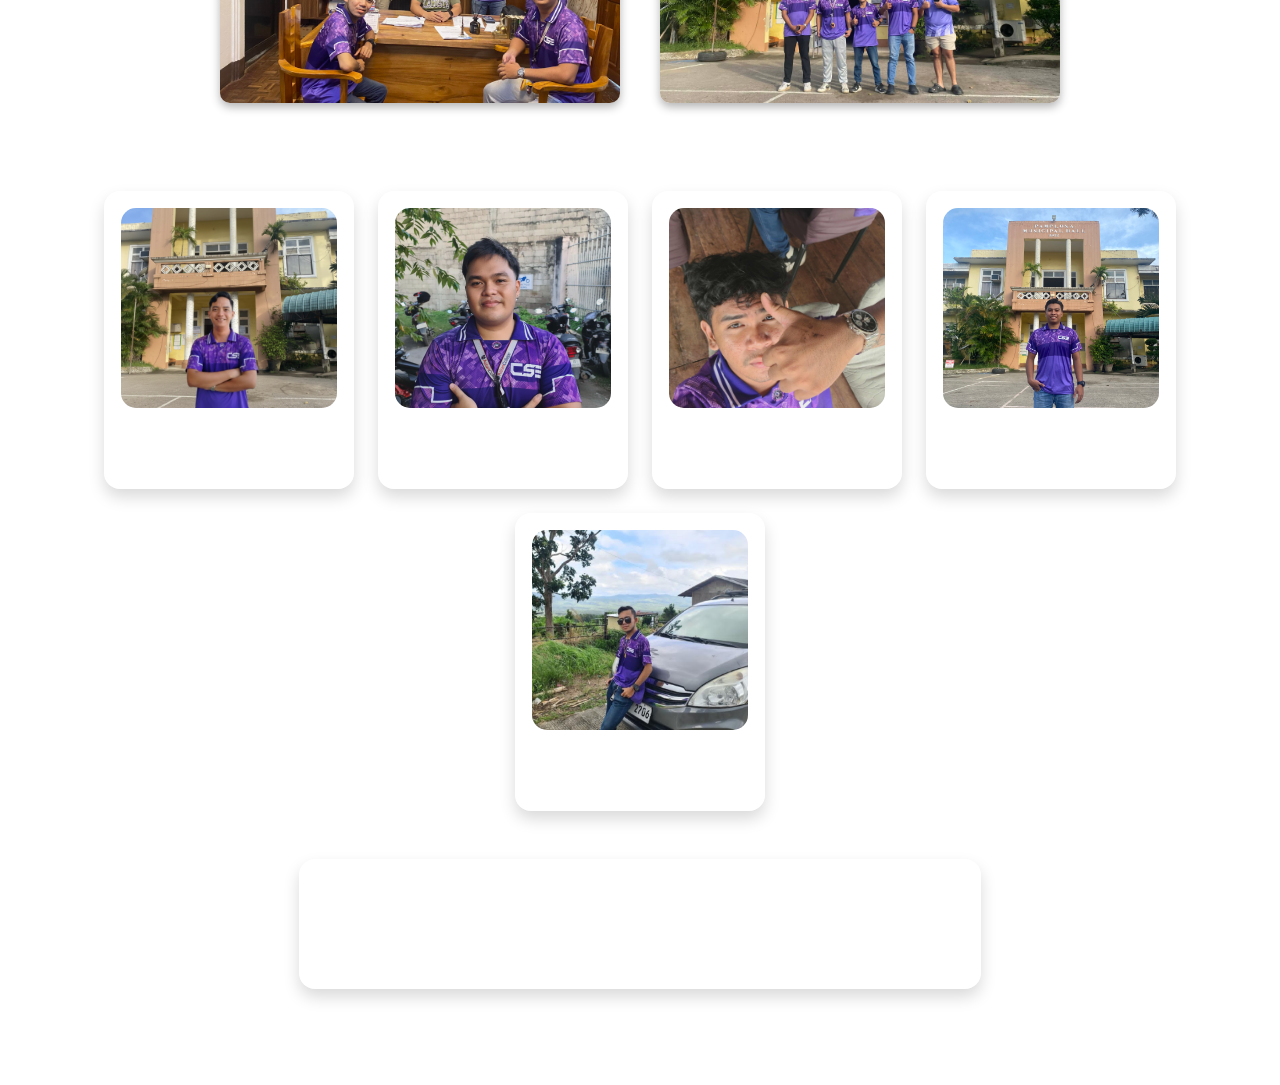
==== commit 79e41a5b: "Update index.html" ====
--- a/tourism-pamplona-g1-2025/index.html
+++ b/tourism-pamplona-g1-2025/index.html
@@ -10,7 +10,7 @@
   <link rel = "stylesheet" href = "style.css"/>
   <style>
     body {
-      background: url('/images/pamplona.jpg') center/cover no-repeat fixed;
+      background: url('images/pamplona.jpg') center/cover no-repeat fixed;
       color: #fff;
       position: relative;
     }
@@ -517,4 +517,5 @@
 </section>
 <script src="https://cdn.jsdelivr.net/npm/bootstrap@5.3.3/dist/js/bootstrap.bundle.min.js"></script>
 </body>
-</html>+
+</html>
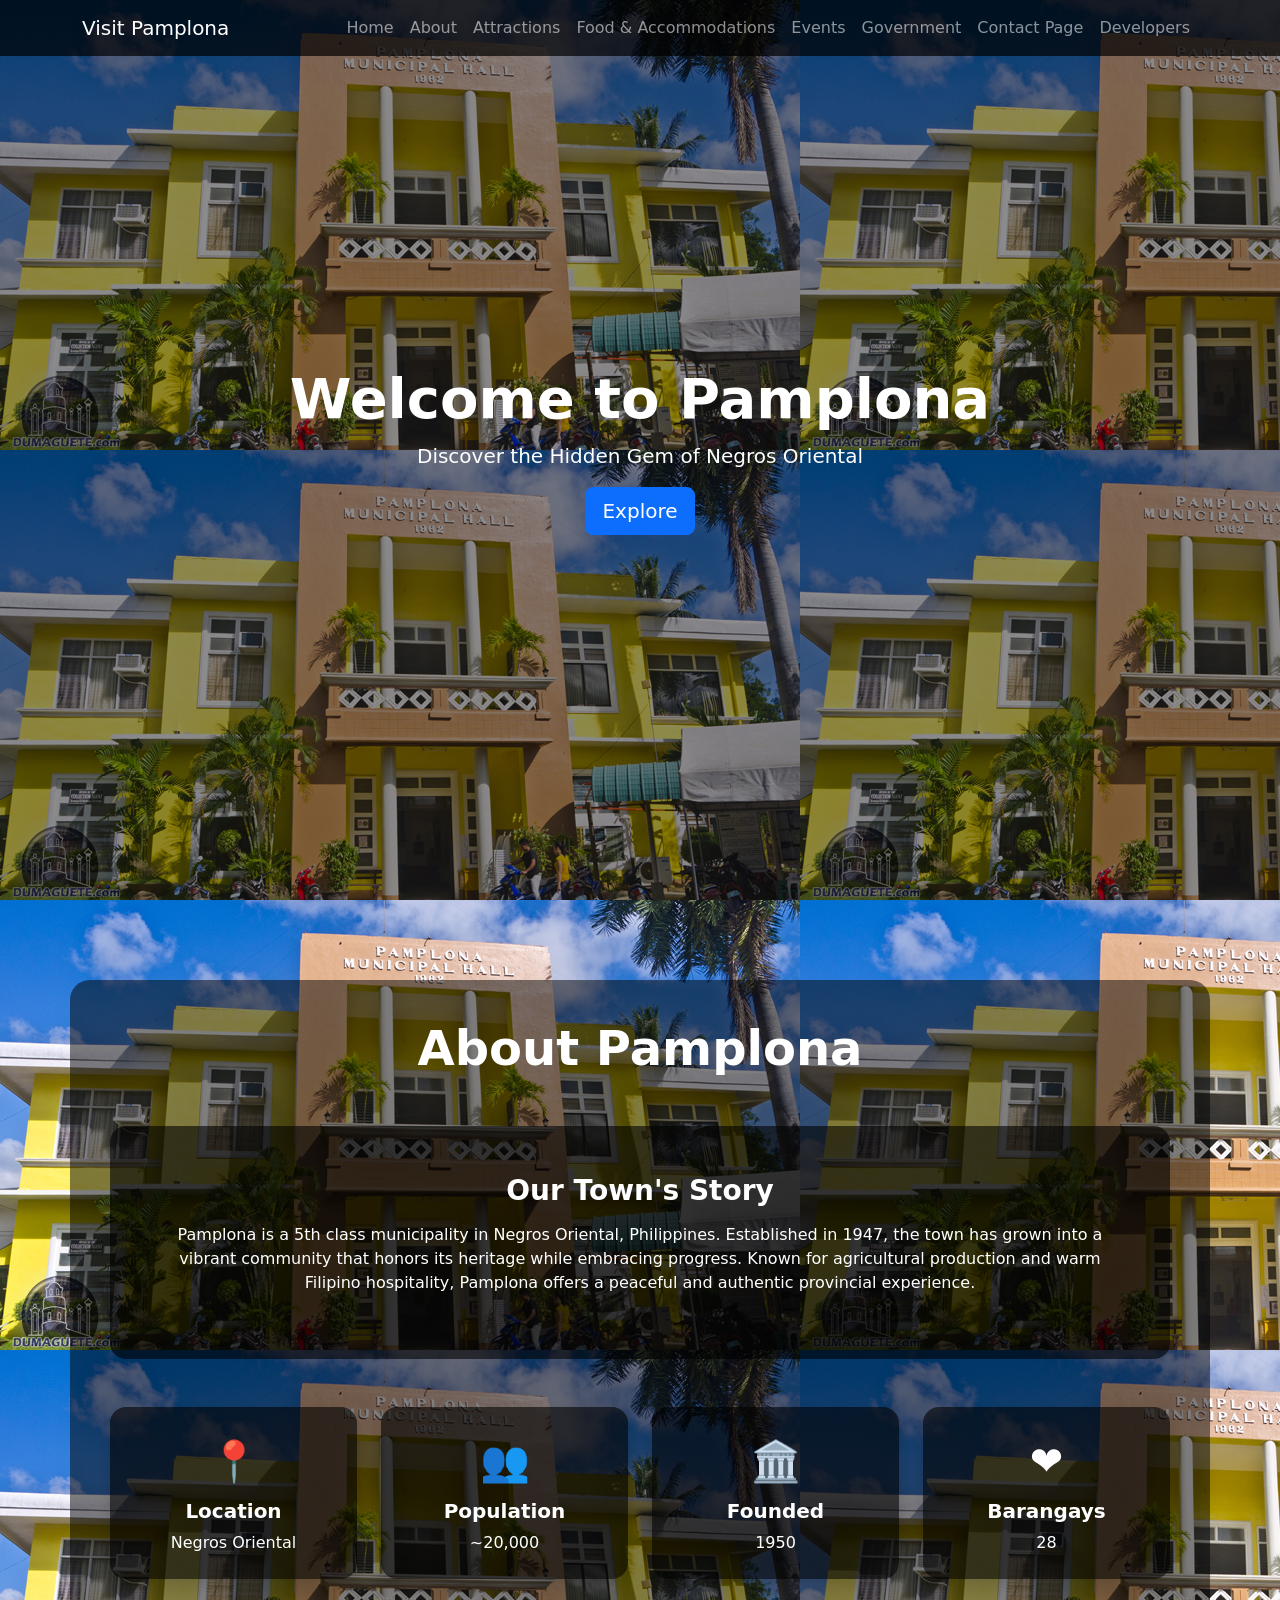
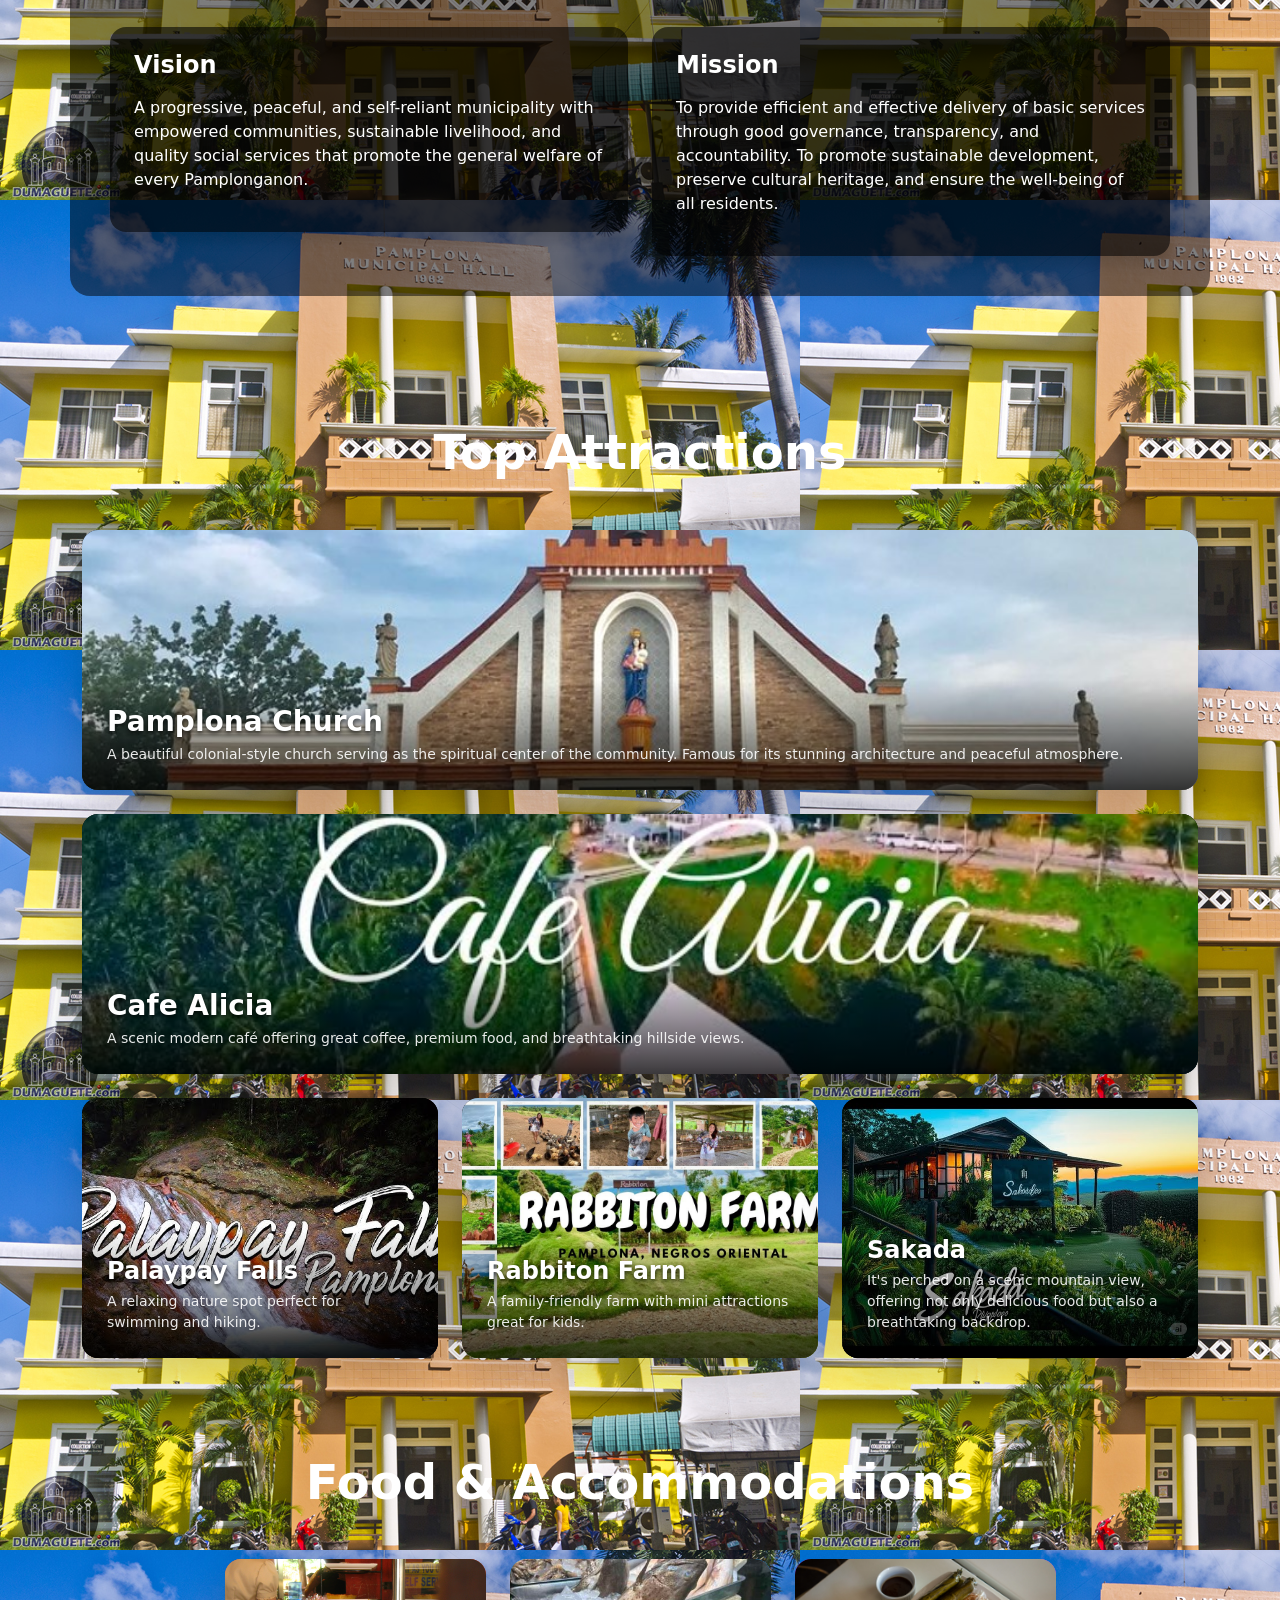
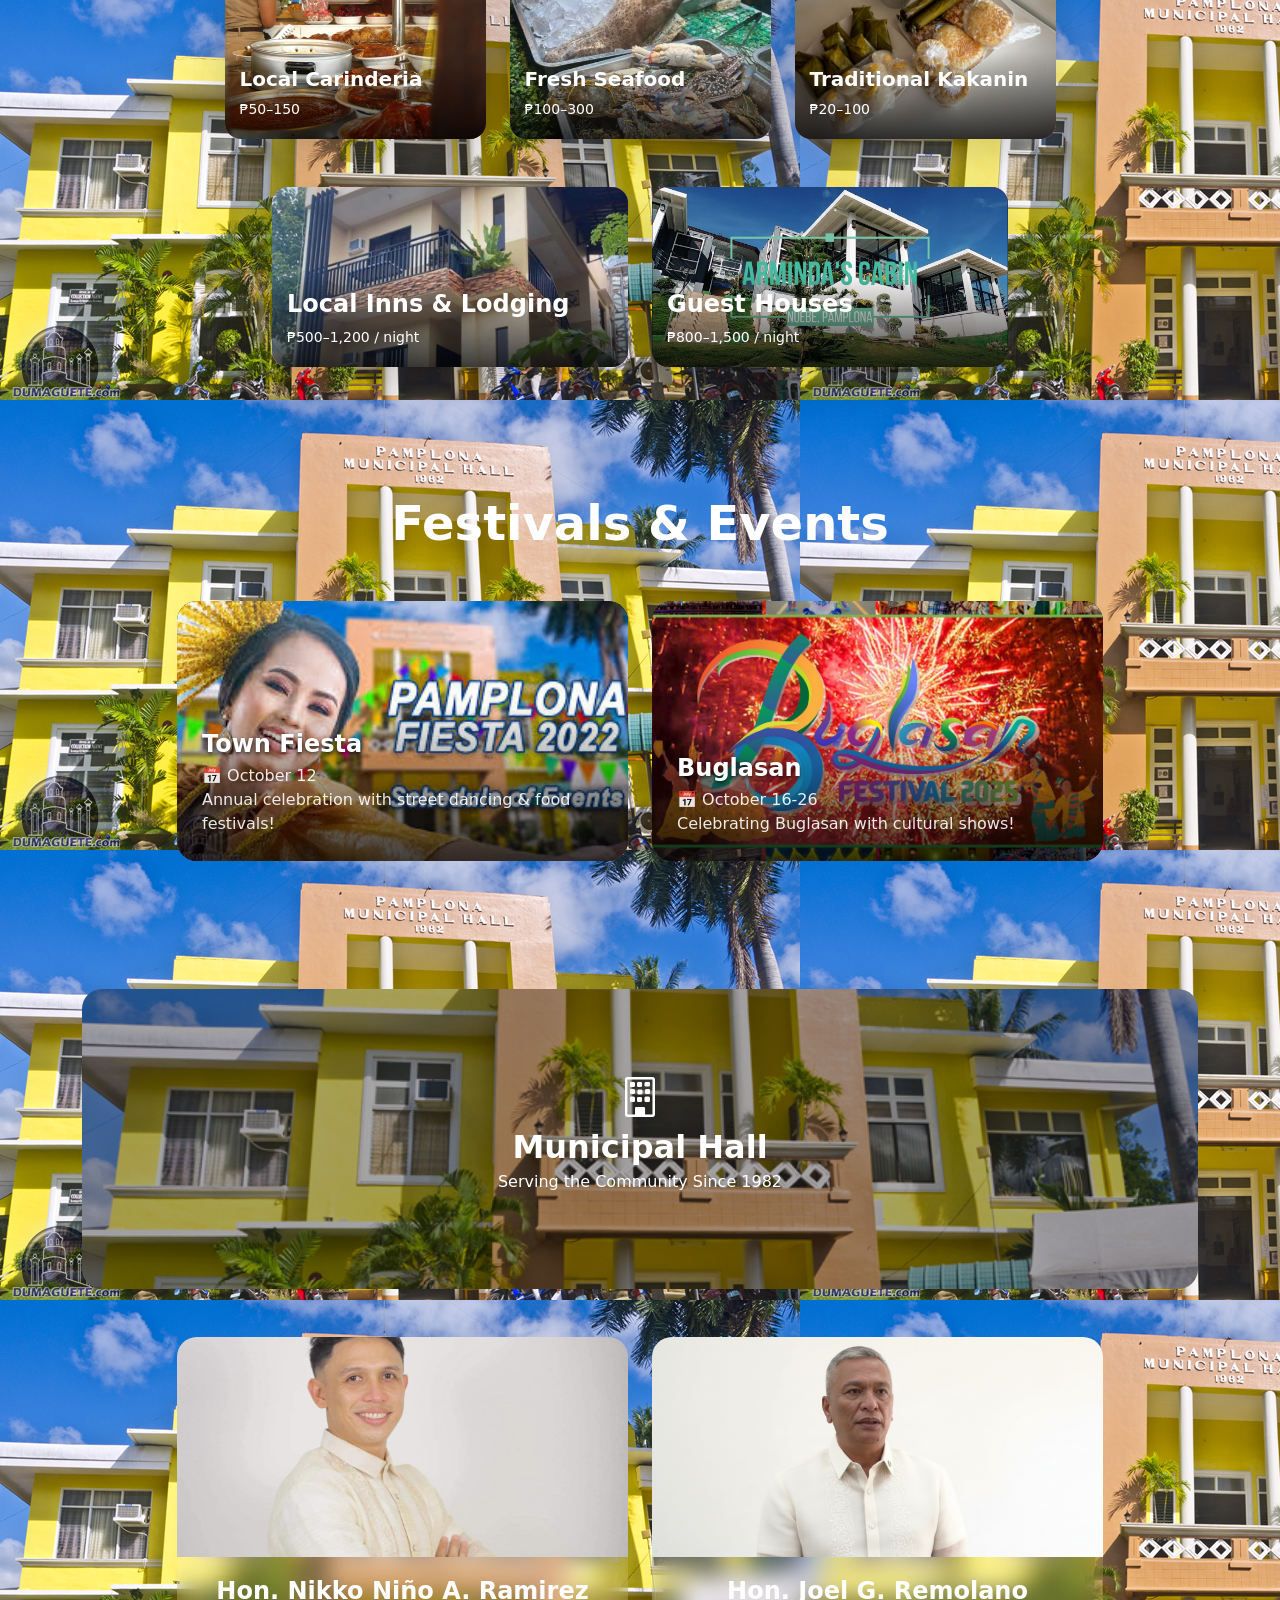
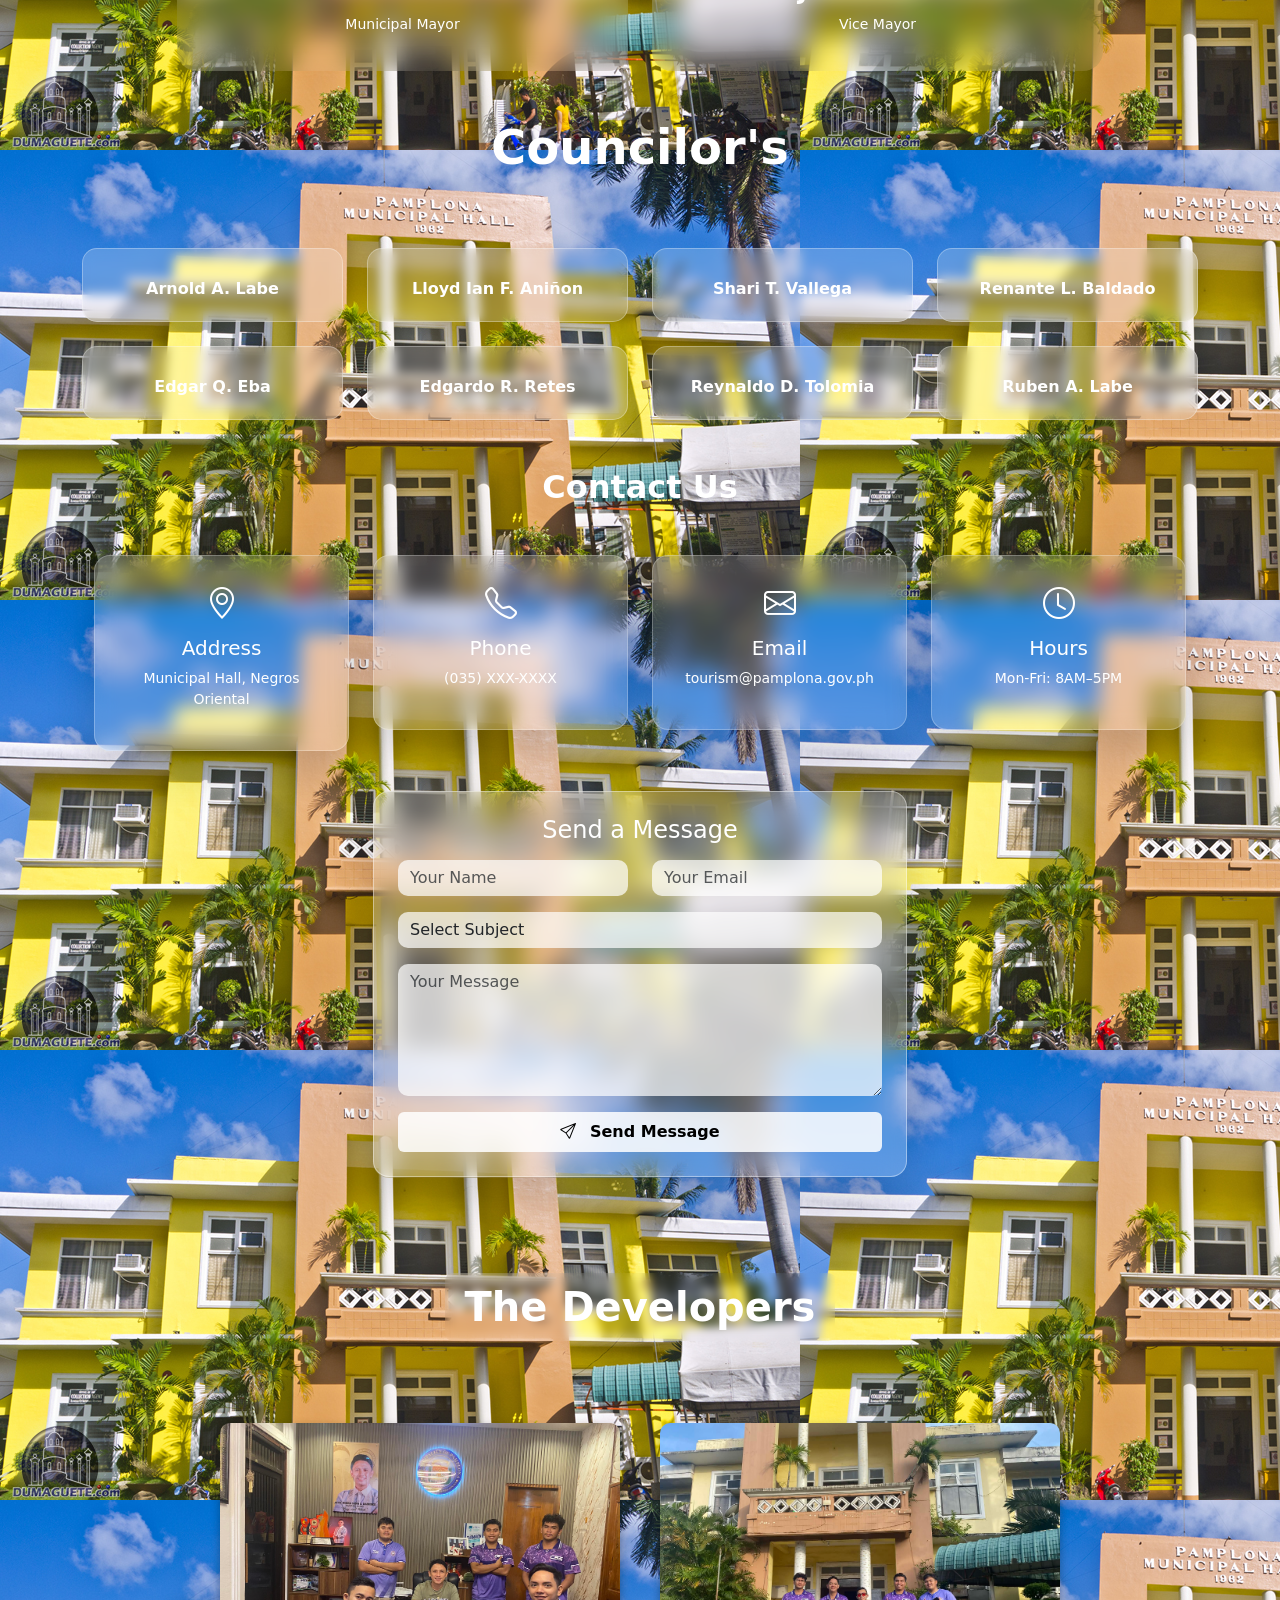
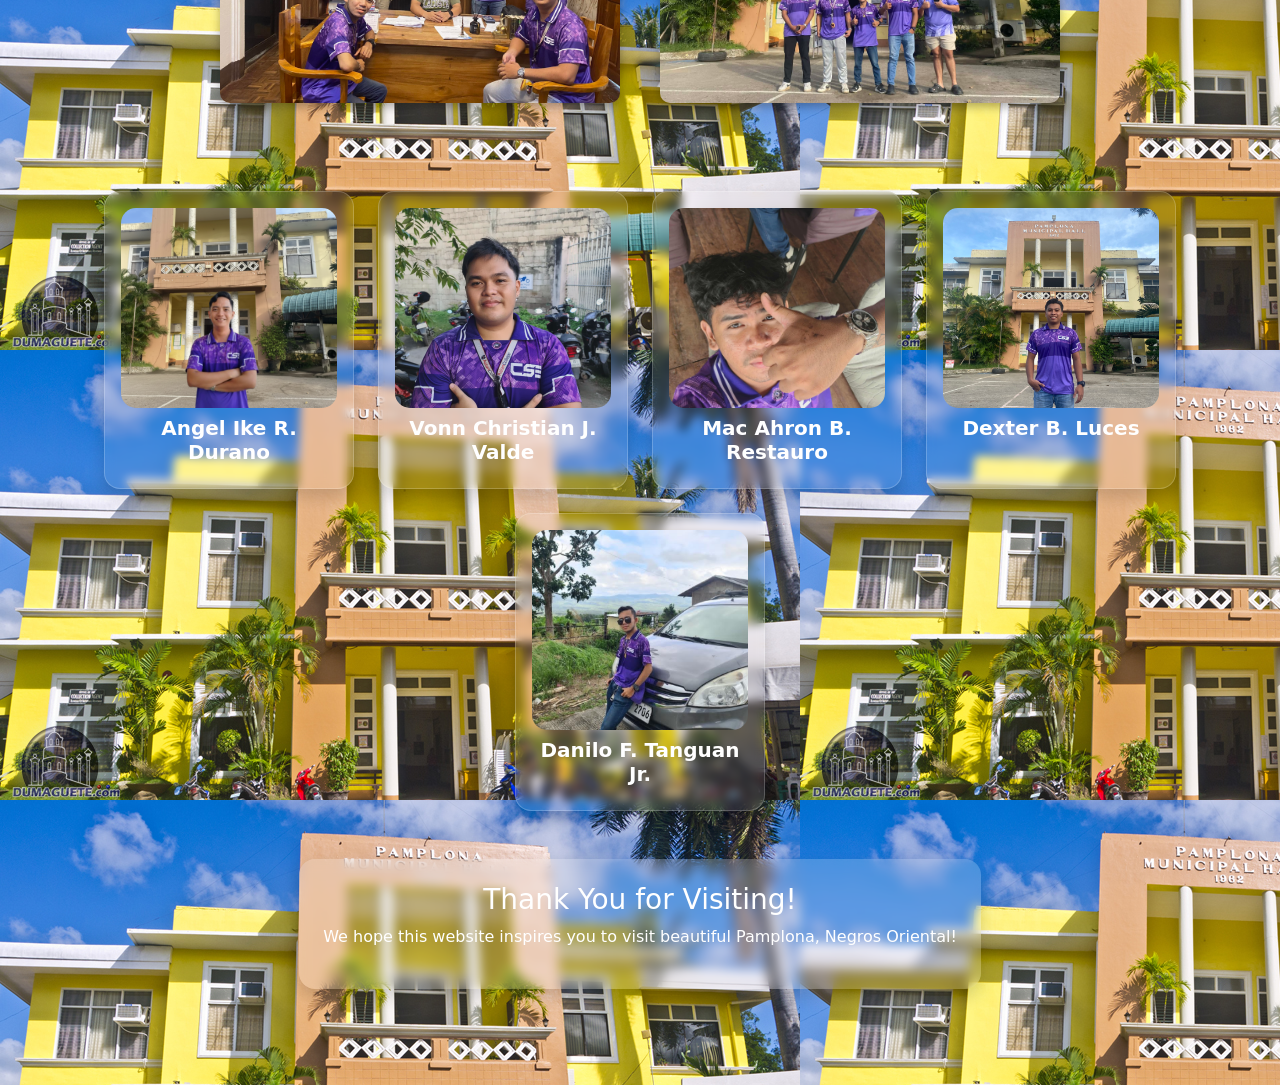
==== commit 4e4d4d2b: "Update index.html" ====
--- a/tourism-pamplona-g1-2025/index.html
+++ b/tourism-pamplona-g1-2025/index.html
@@ -10,7 +10,7 @@
   <link rel = "stylesheet" href = "style.css"/>
   <style>
     body {
-      background: url('images/pamplona.jpg') center/cover no-repeat fixed;
+      background-image: url(images/pamplona.jpg);
       color: #fff;
       position: relative;
     }
@@ -519,3 +519,5 @@
 </body>
 
 </html>
+
+
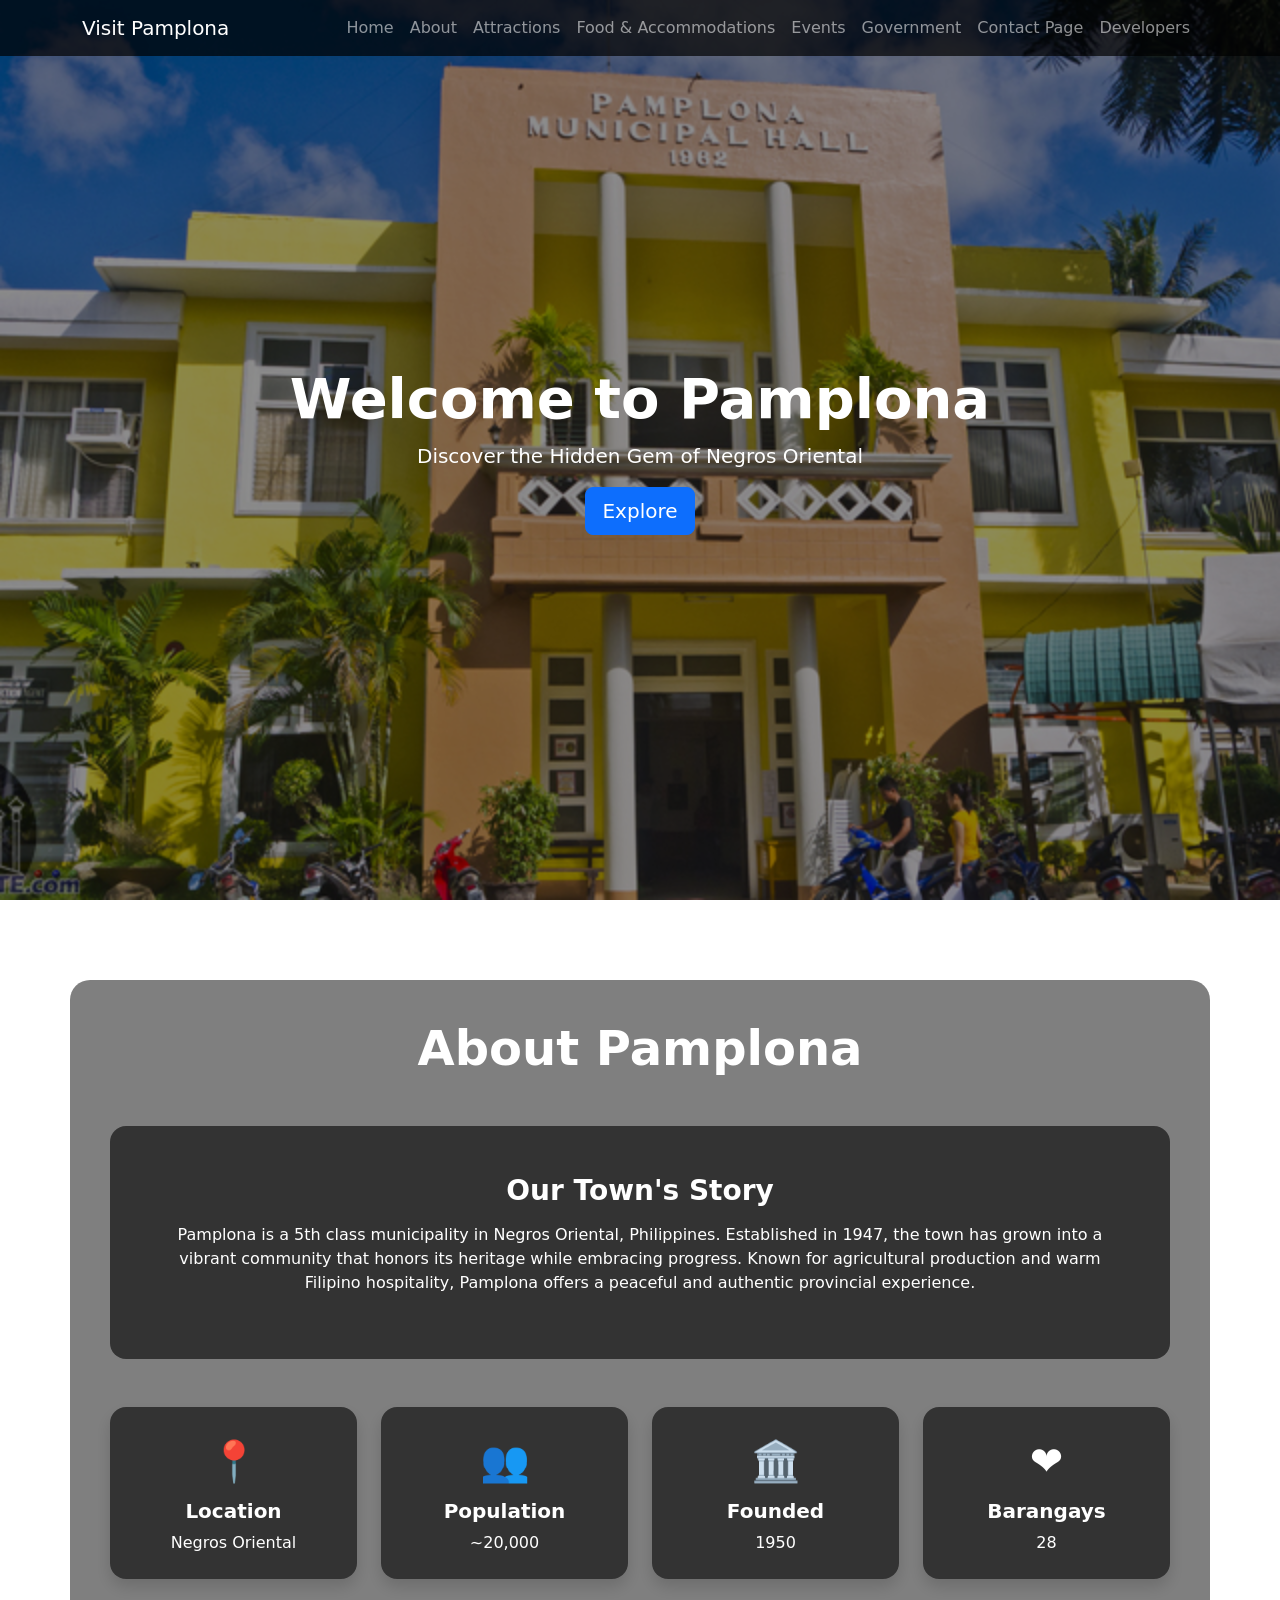
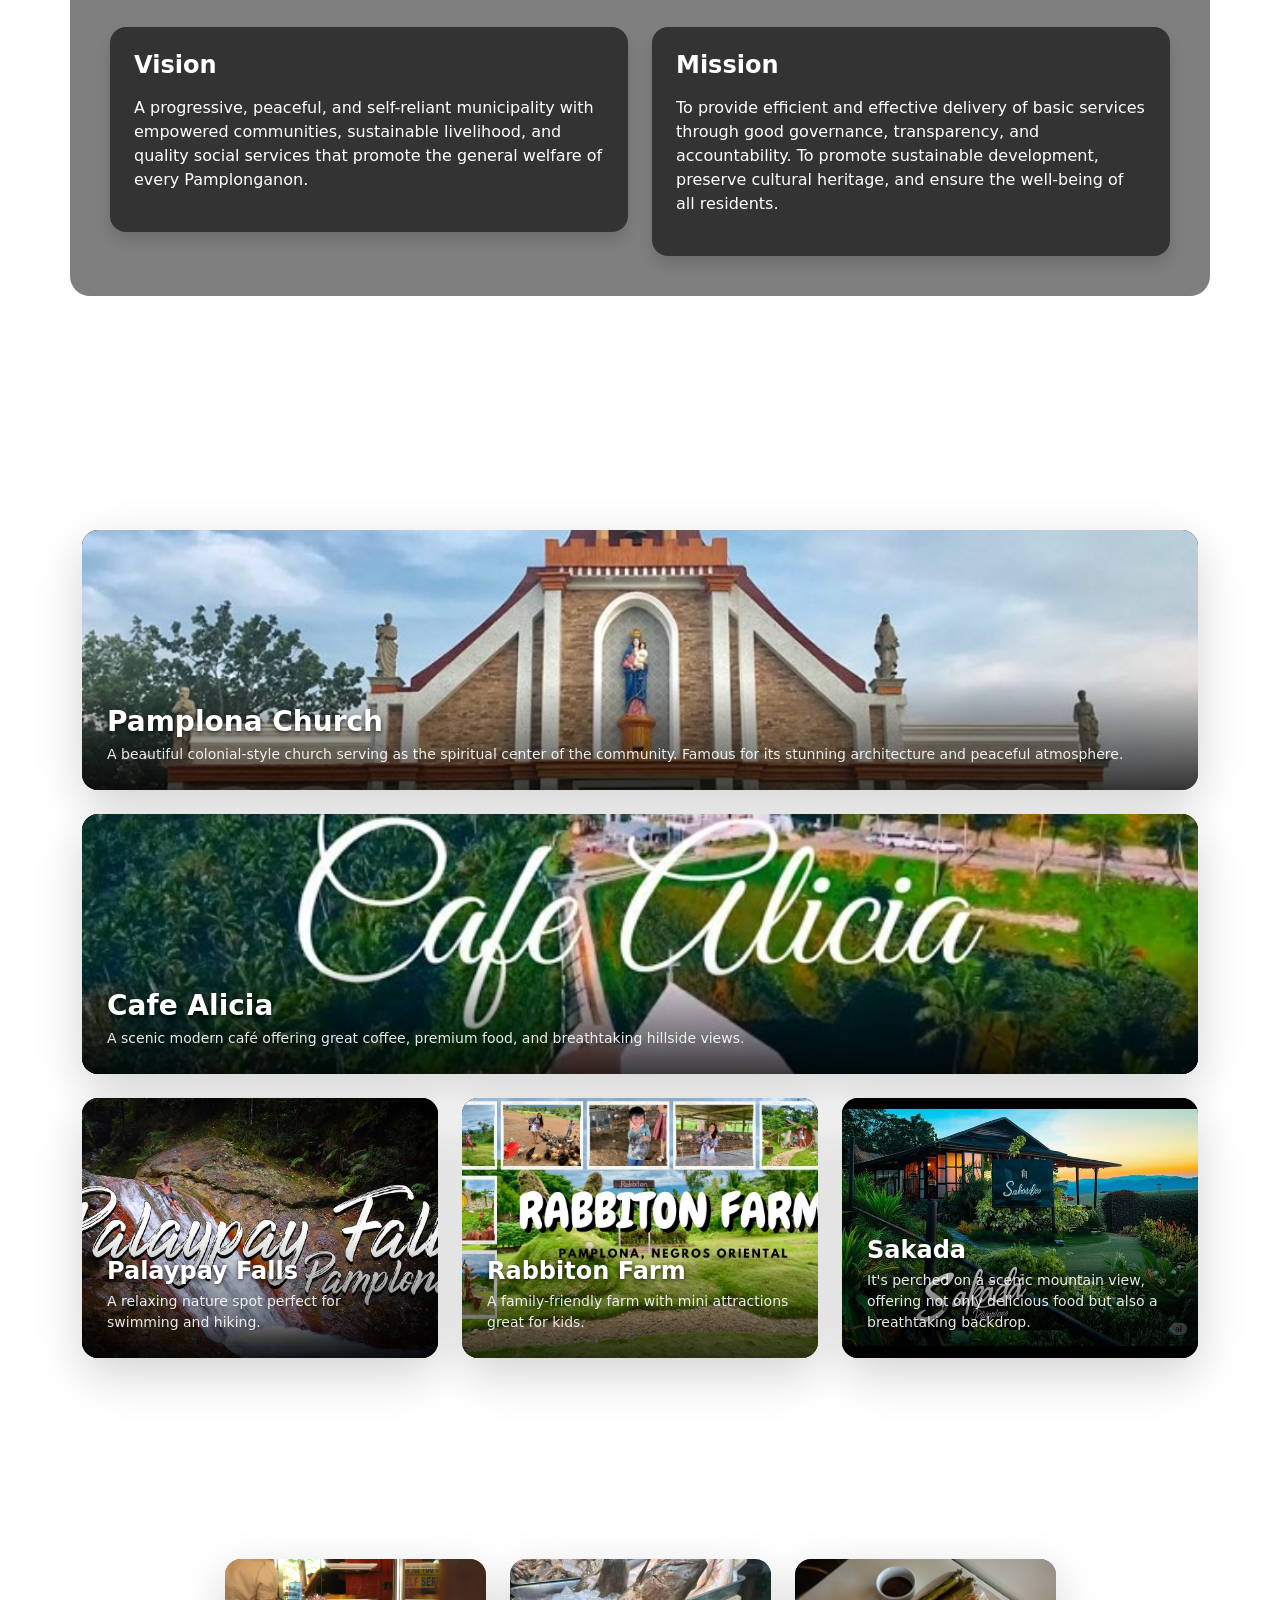
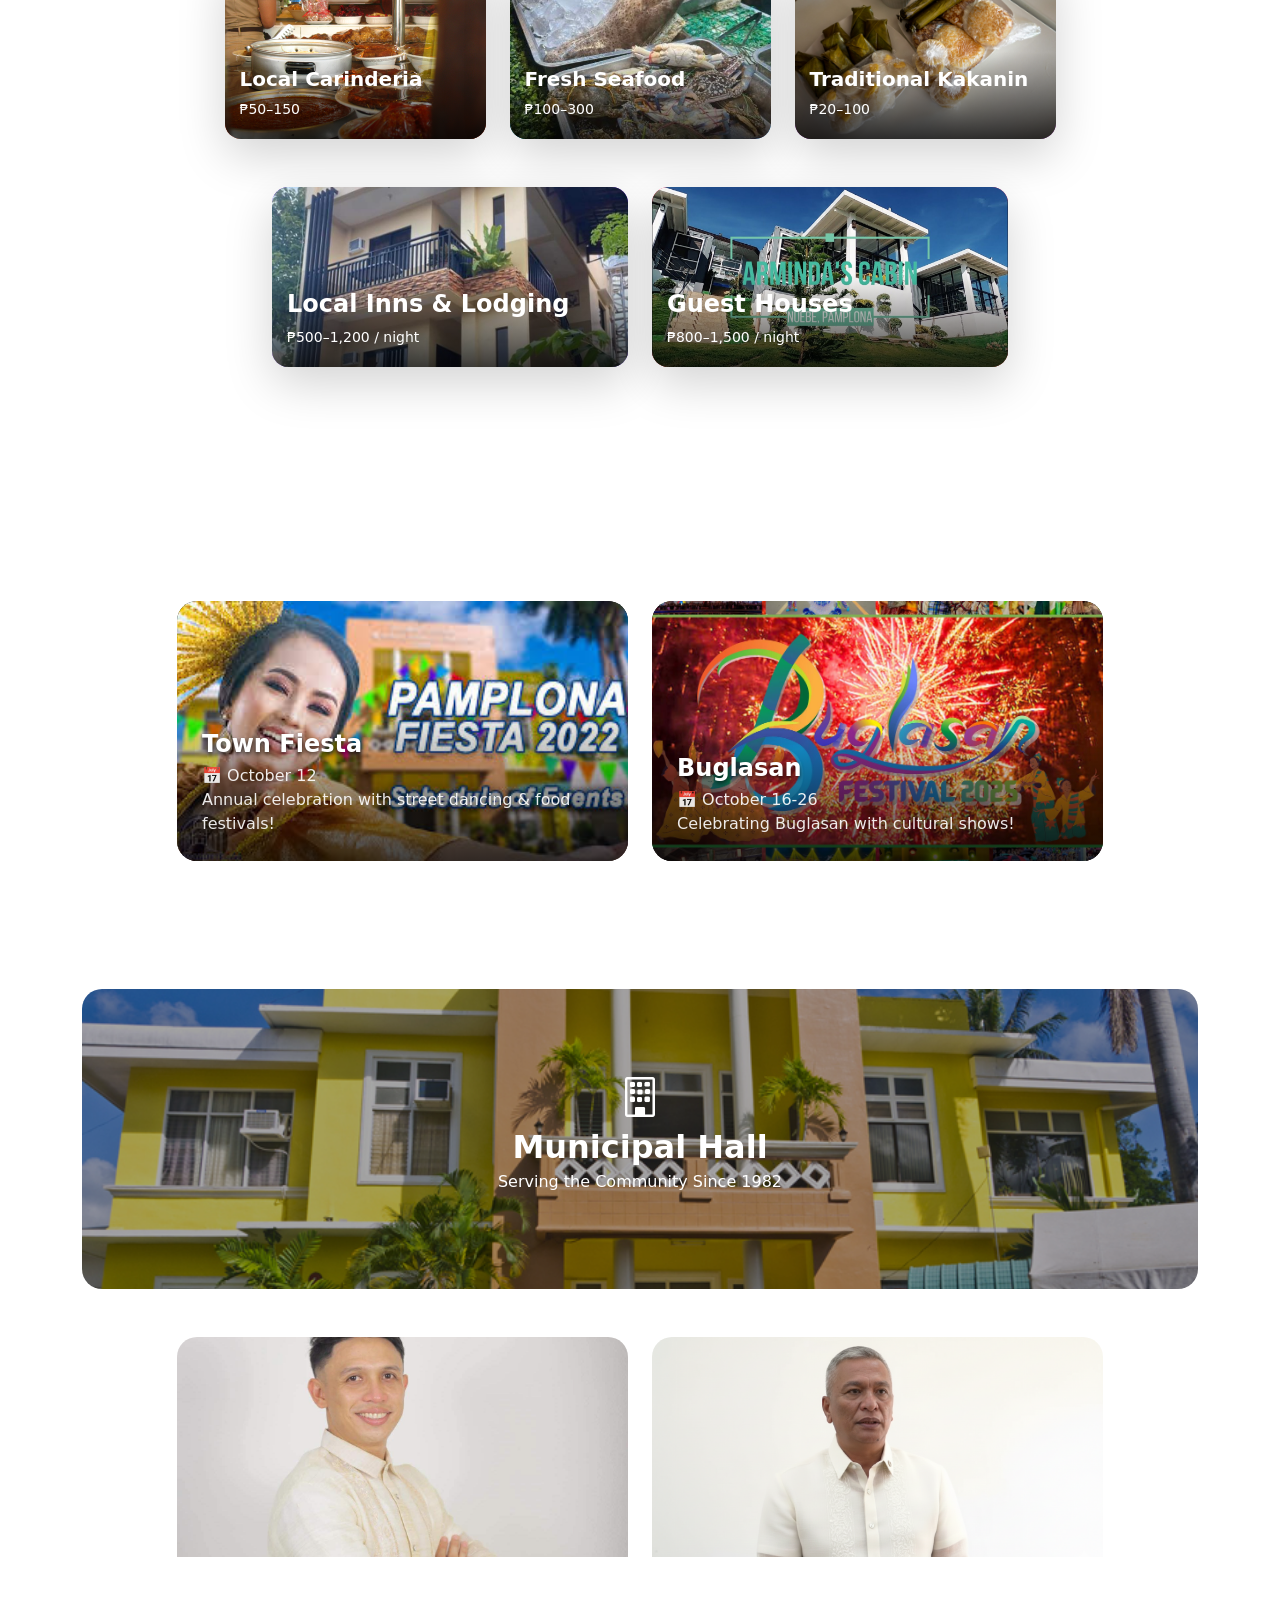
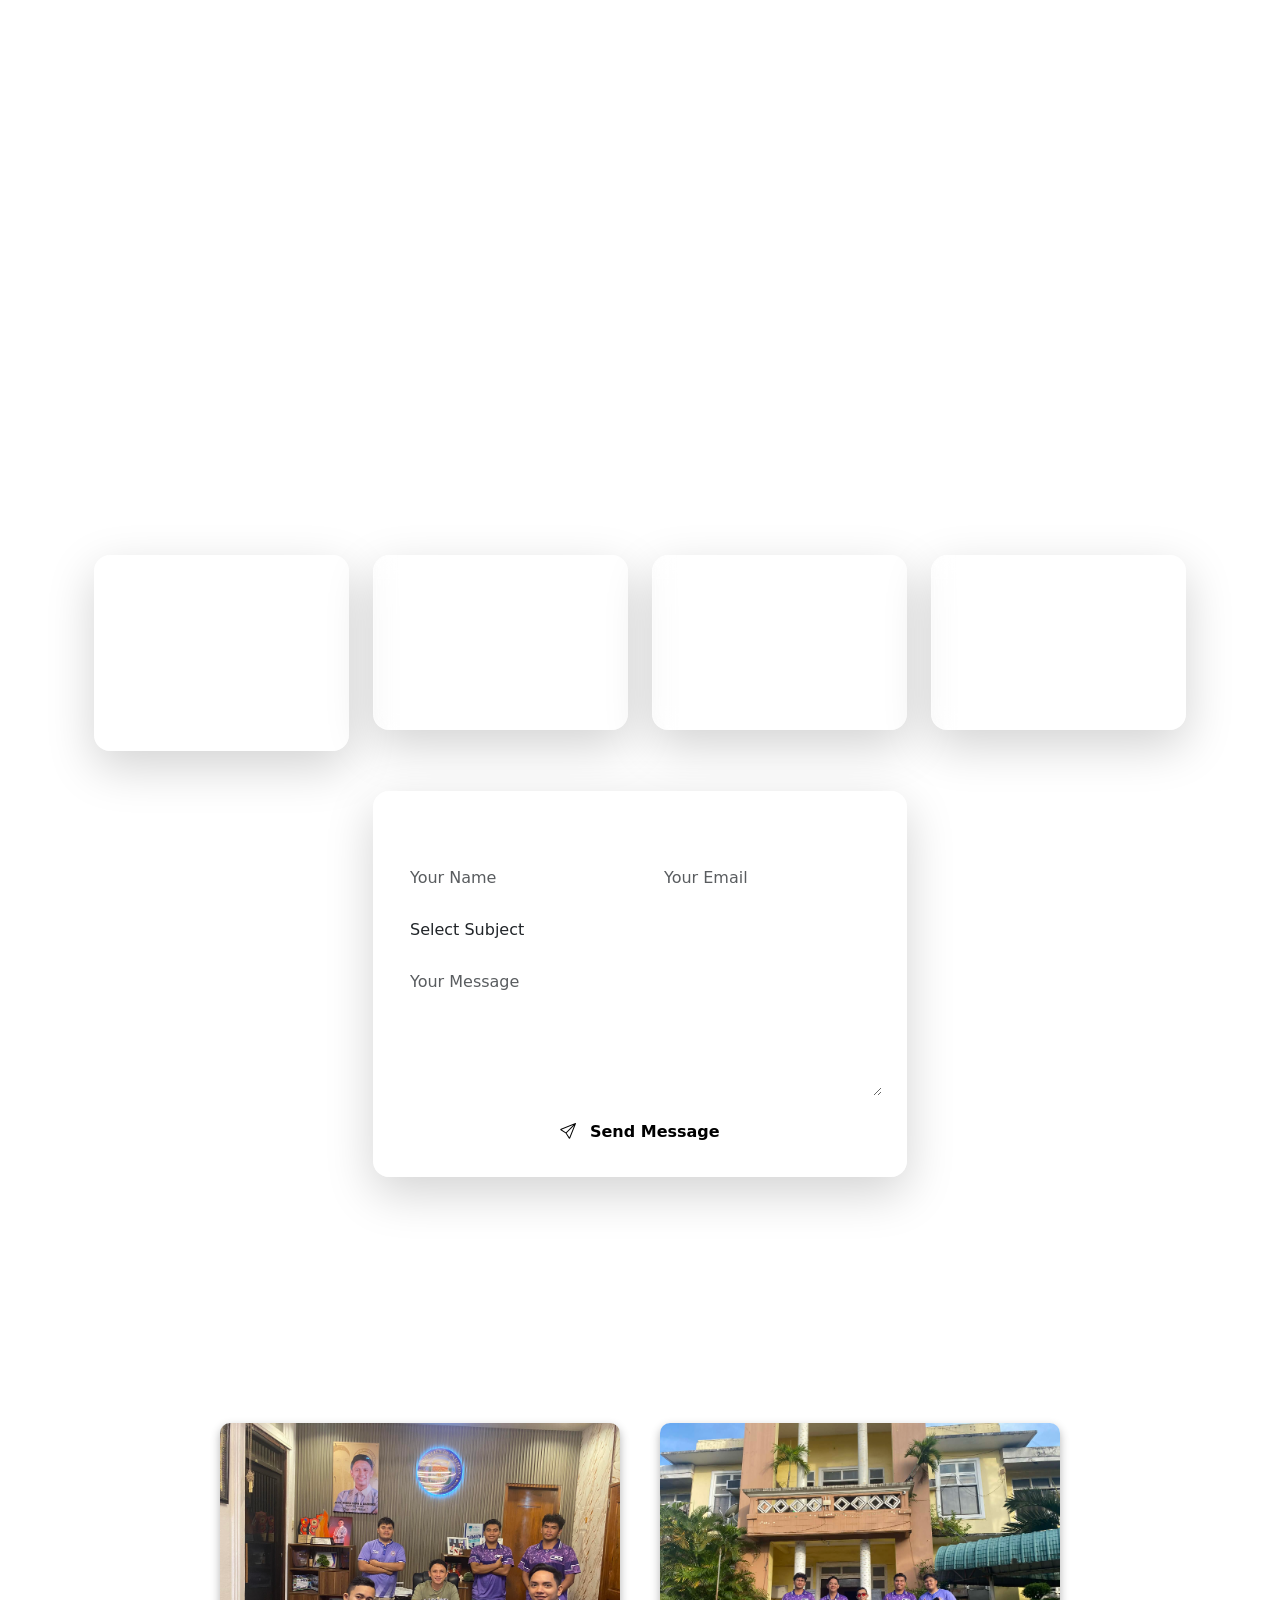
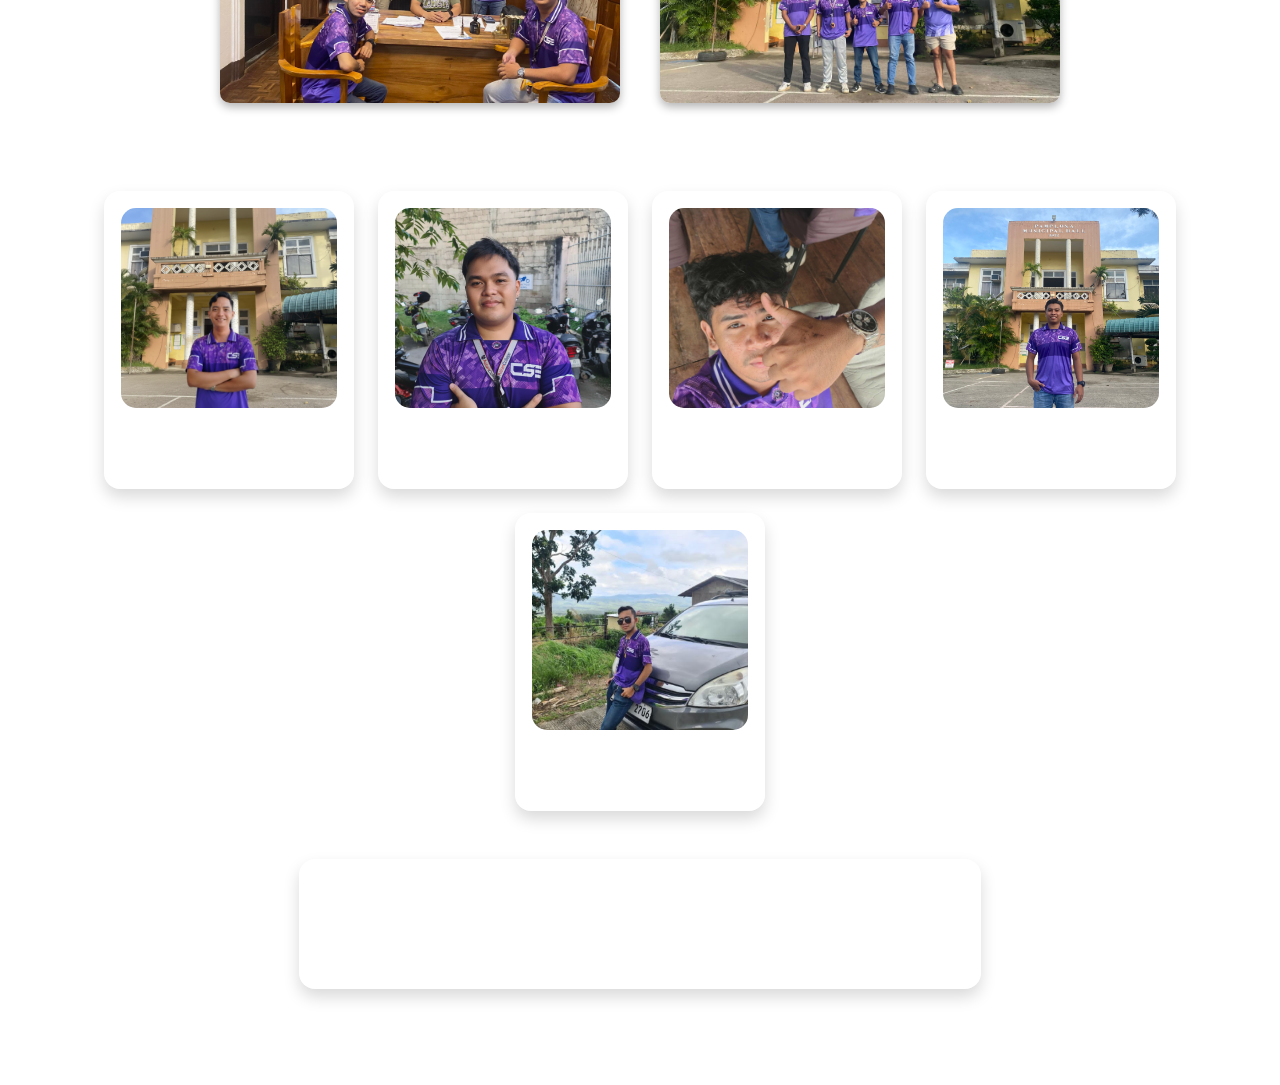
==== commit d61310e4: "Add files via upload" ====
--- a/tourism-pamplona-g1-2025/index.html
+++ b/tourism-pamplona-g1-2025/index.html
@@ -7,10 +7,10 @@
   <link href="https://cdn.jsdelivr.net/npm/bootstrap@5.3.0/dist/css/bootstrap.min.css" rel="stylesheet">
   <link href="https://cdn.jsdelivr.net/npm/bootstrap-icons/font/bootstrap-icons.css" rel="stylesheet">
   <link href="https://cdn.jsdelivr.net/npm/bootstrap@5.3.3/dist/css/bootstrap.min.css" rel="stylesheet">
-  <link rel = "stylesheet" href = "style.css"/>
+  <link rel="stylesheet" href="style.css"/>
   <style>
     body {
-      background-image: url(images/pamplona.jpg);
+      background: url('images/pamplona.jpg') center/cover no-repeat fixed;
       color: #fff;
       position: relative;
     }
@@ -72,6 +72,7 @@
     </div>
   </div>
 </nav>
+
 <header id="home" class="hero">
   <div class="hero-content">
     <h1 class="display-4 fw-bold">Welcome to Pamplona</h1>
@@ -79,6 +80,7 @@
     <a href="#about" class="btn btn-primary btn-lg">Explore</a>
   </div>
 </header>
+
 <section id="about">
   <div class="container section-overlay">
     <h2 class="text-center mb-5 display-5 fw-bold">About Pamplona</h2>
@@ -517,7 +519,4 @@
 </section>
 <script src="https://cdn.jsdelivr.net/npm/bootstrap@5.3.3/dist/js/bootstrap.bundle.min.js"></script>
 </body>
-
-</html>
-
-
+</html>
